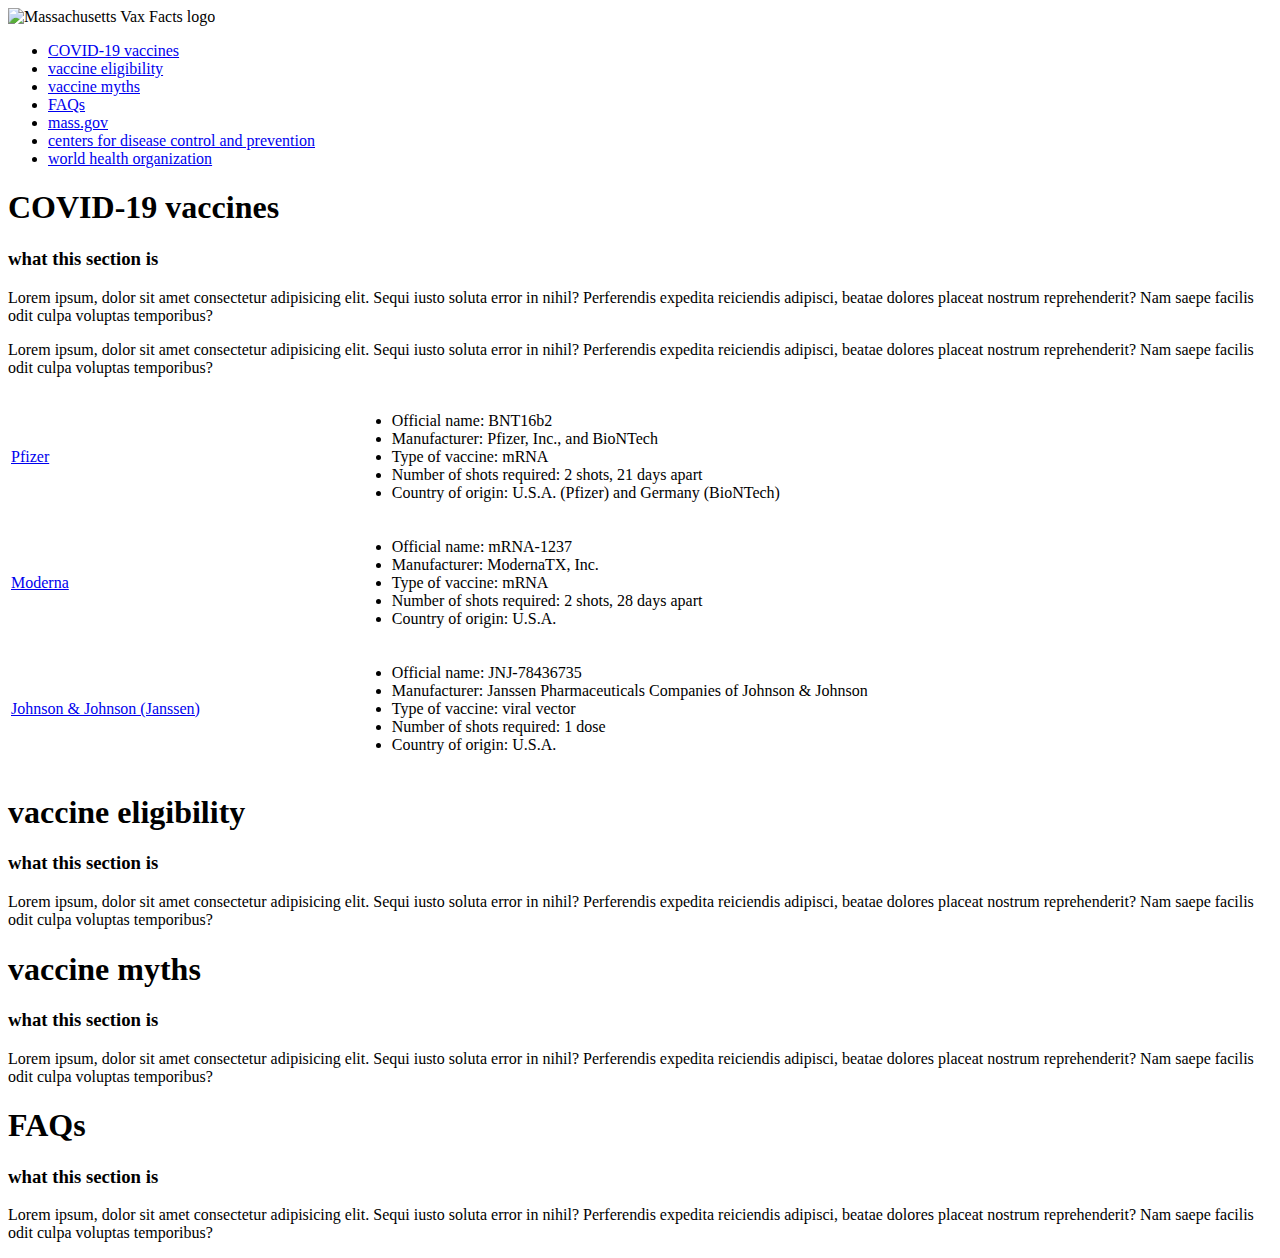
==== index.html @ be95ecae "renamed and added logo img" ====
<!DOCTYPE html>
<html lang="en">
<head>
    <meta charset="UTF-8">
    <meta http-equiv="X-UA-Compatible" content="IE=edge">
    <meta name="viewport" content="width=device-width, initial-scale=1.0">
    <title>Massachusetts Vax Facts</title>
</head>
<header>
    <div class="logo">
        <img src="https://www.dropbox.com/s/9bb4z3eqt5g6mch/vaxlogo-05.png?raw=1" alt="Massachusetts Vax Facts logo" width="50%" height="50%">
    </div>
</header>
<body>
    <ul class="nav">
       <li> <a href="#vaccines">COVID-19 vaccines</a></li>
        <li><a href="#eligibility">vaccine eligibility</a></li>
        <li><a href="#myths">vaccine myths</a></li>
        <li><a href="#FAQs">FAQs</a></li>
        <li><a href="https://www.mass.gov/info-details/covid-19-updates-and-information">mass.gov</a></li>
        <li><a href="https://www.cdc.gov/">centers for disease control and prevention</a></li>
        <li><a href="https://www.who.int/emergencies/diseases/novel-coronavirus-2019">world health organization</a></li>
    </ul>
    
    <h1>COVID-19 vaccines</h1>
    <h3>what this section is</h3>
    <p>Lorem ipsum, dolor sit amet consectetur adipisicing elit. Sequi iusto soluta error in nihil? Perferendis expedita reiciendis adipisci, beatae dolores placeat nostrum reprehenderit? Nam saepe facilis odit culpa voluptas temporibus?</p>
    <p class="table">Lorem ipsum, dolor sit amet consectetur adipisicing elit. Sequi iusto soluta error in nihil? Perferendis expedita reiciendis adipisci, beatae dolores placeat nostrum reprehenderit? Nam saepe facilis odit culpa voluptas temporibus?</p>
    <table style="width:100%">
        <tr>
            <td id="vaxname"><a href="https://www.pfizer.com/news/hot-topics/the_facts_about_pfizer_and_biontech_s_covid_19_vaccine" alt="Pfizer">Pfizer</td>
            <td><ul class="vaxinfo">
                <li>Official name: BNT16b2</li>
                <li>Manufacturer: Pfizer, Inc., and BioNTech</li>
                <li>Type of vaccine: mRNA</li>
                <li>Number of shots required: 2 shots, 21 days apart</li>
                <li>Country of origin: U.S.A. (Pfizer) and Germany (BioNTech)</li>
            </ul></td>
        </tr>
        <tr>
            <td id="vaxname"><a href="https://www.modernatx.com/covid19vaccine-eua/recipients/moderna-vaccine" alt="Moderna">Moderna</td>
            <td><ul class="vaxinfo">
                <li>Official name: mRNA-1237</li>
                <li>Manufacturer: ModernaTX, Inc.</li>
                <li>Type of vaccine: mRNA</li>
                <li>Number of shots required: 2 shots, 28 days apart</li>
                <li>Country of origin: U.S.A.</li>
            </ul></td>
        </tr>
        <tr>
            <td id="vaxname"><a href="https://www.jnj.com/johnson-johnson-covid-19-vaccine-authorized-by-u-s-fda-for-emergency-usefirst-single-shot-vaccine-in-fight-against-global-pandemic" alt="Johnson & Johnson">Johnson & Johnson (Janssen)</td>
            <td><ul class="vaxinfo">
                <li>Official name: JNJ-78436735</li>
                <li>Manufacturer: Janssen Pharmaceuticals Companies of Johnson & Johnson</li>
                <li>Type of vaccine: viral vector</li>
                <li>Number of shots required: 1 dose</li>
                <li>Country of origin: U.S.A.</li>
            </ul></td>
        </tr>
    </table>

    <h1>vaccine eligibility</h1>
    <h3>what this section is</h3>
    <p class="eligibility">Lorem ipsum, dolor sit amet consectetur adipisicing elit. Sequi iusto soluta error in nihil? Perferendis expedita reiciendis adipisci, beatae dolores placeat nostrum reprehenderit? Nam saepe facilis odit culpa voluptas temporibus?</p>

    <h1>vaccine myths</h1>
    <h3>what this section is</h3>
    <p>Lorem ipsum, dolor sit amet consectetur adipisicing elit. Sequi iusto soluta error in nihil? Perferendis expedita reiciendis adipisci, beatae dolores placeat nostrum reprehenderit? Nam saepe facilis odit culpa voluptas temporibus?</p>

    <h1>FAQs</h1>
    <h3>what this section is</h3>
    <p>Lorem ipsum, dolor sit amet consectetur adipisicing elit. Sequi iusto soluta error in nihil? Perferendis expedita reiciendis adipisci, beatae dolores placeat nostrum reprehenderit? Nam saepe facilis odit culpa voluptas temporibus?</p>
</body>
</html>
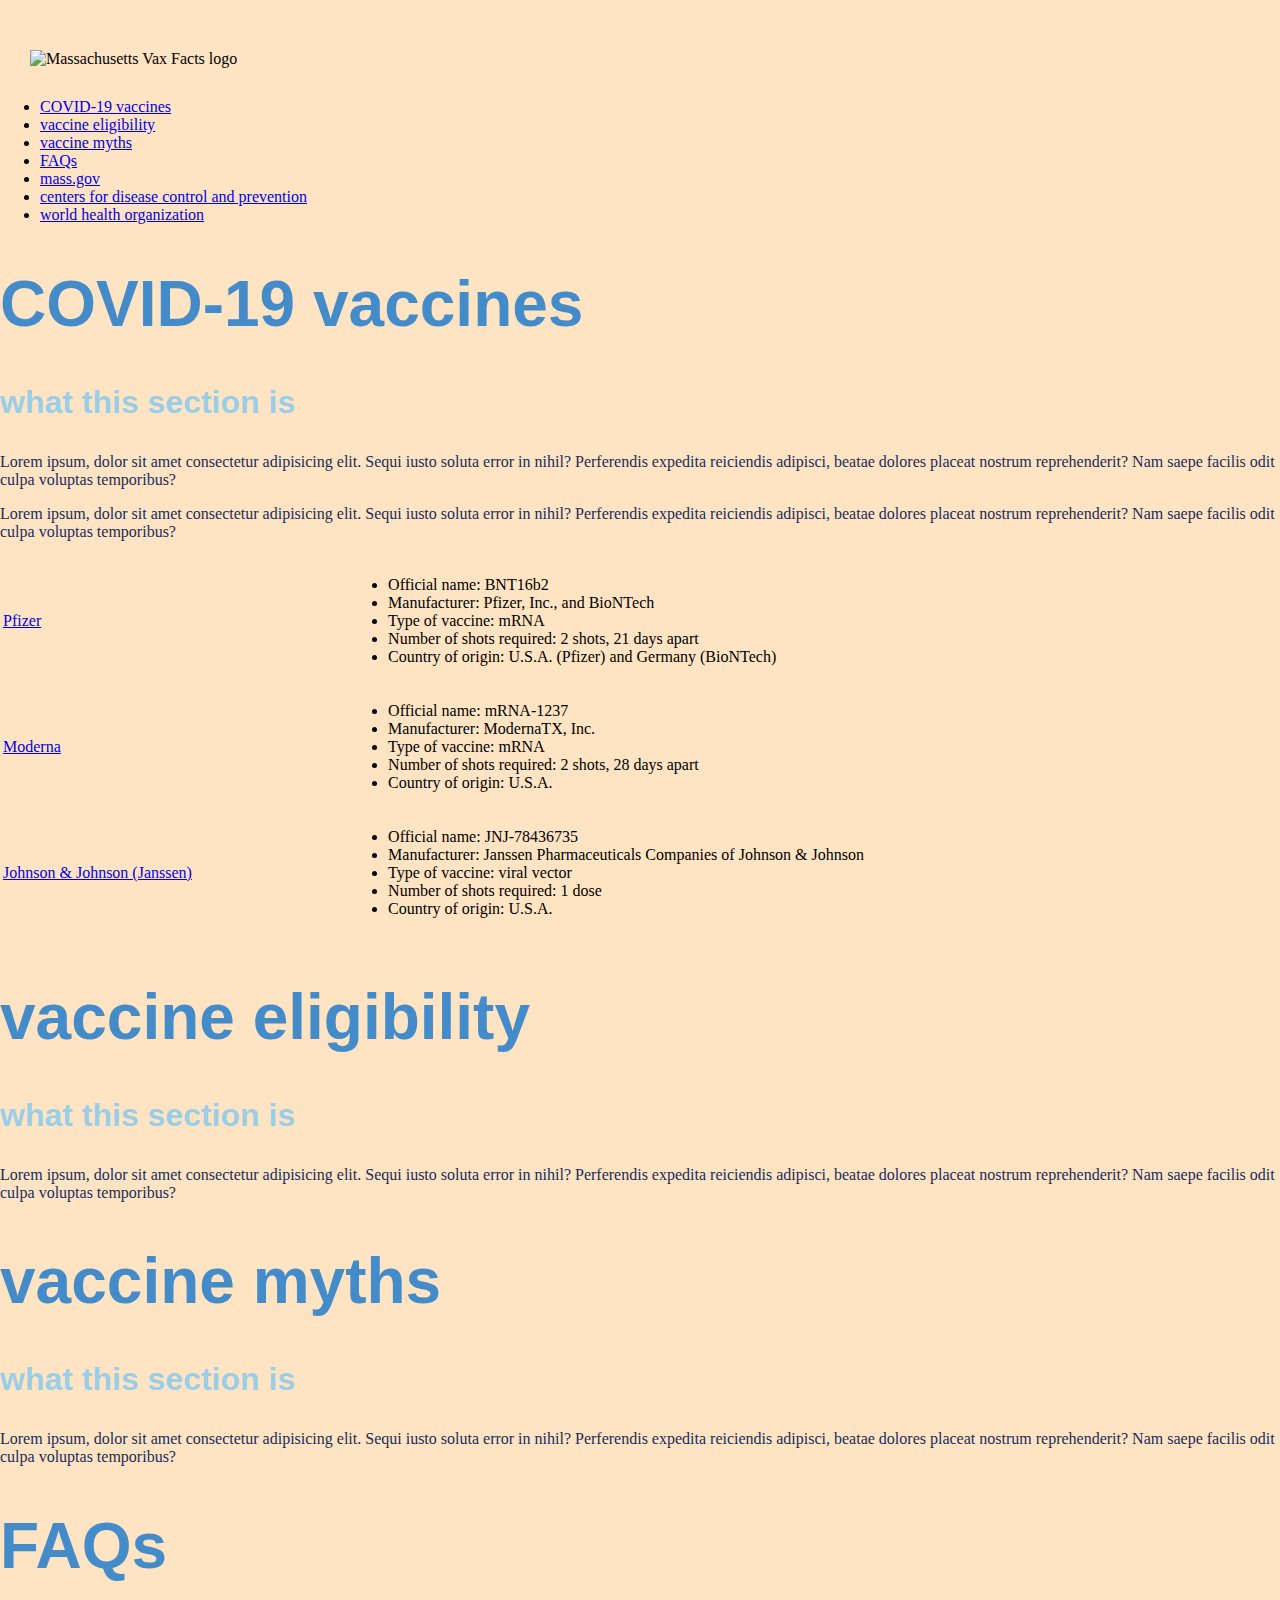
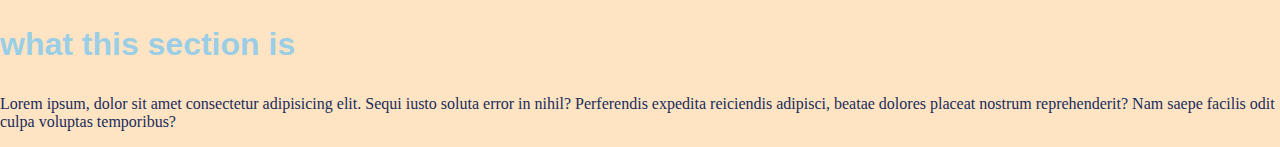
==== commit 935f1205: "fixed nav" ====
--- a/index.html
+++ b/index.html
@@ -4,7 +4,10 @@
     <meta charset="UTF-8">
     <meta http-equiv="X-UA-Compatible" content="IE=edge">
     <meta name="viewport" content="width=device-width, initial-scale=1.0">
+    <link rel="stylesheet" href="style.css">
     <title>Massachusetts Vax Facts</title>
+    <link href="//db.onlinewebfonts.com/c/9dc05d7f8e2ef50502fce661077085b5?family=Muro" rel="stylesheet" type="text/css"/>
+    <link href="//db.onlinewebfonts.com/c/0a086e32e41c5e5960b26626757f07f3?family=Apercu" rel="stylesheet" type="text/css"/>
 </head>
 <header>
     <div class="logo">
@@ -12,17 +15,19 @@
     </div>
 </header>
 <body>
-    <ul class="nav">
-       <li> <a href="#vaccines">COVID-19 vaccines</a></li>
-        <li><a href="#eligibility">vaccine eligibility</a></li>
-        <li><a href="#myths">vaccine myths</a></li>
-        <li><a href="#FAQs">FAQs</a></li>
-        <li><a href="https://www.mass.gov/info-details/covid-19-updates-and-information">mass.gov</a></li>
-        <li><a href="https://www.cdc.gov/">centers for disease control and prevention</a></li>
-        <li><a href="https://www.who.int/emergencies/diseases/novel-coronavirus-2019">world health organization</a></li>
-    </ul>
+    <nav>
+       <ul>
+           <li> <a href="#vaccines">COVID-19 vaccines</a></li>
+            <li><a href="#eligibility">vaccine eligibility</a></li>
+            <li><a href="#myths">vaccine myths</a></li>
+            <li><a href="#FAQs">FAQs</a></li>
+            <li><a href="https://www.mass.gov/info-details/covid-19-updates-and-information">mass.gov</a></li>
+            <li><a href="https://www.cdc.gov/">centers for disease control and prevention</a></li>
+            <li><a href="https://www.who.int/emergencies/diseases/novel-coronavirus-2019">world health organization</a></li>
+       </ul>
+    </nav>
     
-    <h1>COVID-19 vaccines</h1>
+    <h1 id="vaccines">COVID-19 vaccines</h1>
     <h3>what this section is</h3>
     <p>Lorem ipsum, dolor sit amet consectetur adipisicing elit. Sequi iusto soluta error in nihil? Perferendis expedita reiciendis adipisci, beatae dolores placeat nostrum reprehenderit? Nam saepe facilis odit culpa voluptas temporibus?</p>
     <p class="table">Lorem ipsum, dolor sit amet consectetur adipisicing elit. Sequi iusto soluta error in nihil? Perferendis expedita reiciendis adipisci, beatae dolores placeat nostrum reprehenderit? Nam saepe facilis odit culpa voluptas temporibus?</p>
@@ -59,15 +64,15 @@
         </tr>
     </table>
 
-    <h1>vaccine eligibility</h1>
+    <h1 id="eligibility">vaccine eligibility</h1>
     <h3>what this section is</h3>
     <p class="eligibility">Lorem ipsum, dolor sit amet consectetur adipisicing elit. Sequi iusto soluta error in nihil? Perferendis expedita reiciendis adipisci, beatae dolores placeat nostrum reprehenderit? Nam saepe facilis odit culpa voluptas temporibus?</p>
 
-    <h1>vaccine myths</h1>
+    <h1 id="myths">vaccine myths</h1>
     <h3>what this section is</h3>
     <p>Lorem ipsum, dolor sit amet consectetur adipisicing elit. Sequi iusto soluta error in nihil? Perferendis expedita reiciendis adipisci, beatae dolores placeat nostrum reprehenderit? Nam saepe facilis odit culpa voluptas temporibus?</p>
 
-    <h1>FAQs</h1>
+    <h1 id="FAQs">FAQs</h1>
     <h3>what this section is</h3>
     <p>Lorem ipsum, dolor sit amet consectetur adipisicing elit. Sequi iusto soluta error in nihil? Perferendis expedita reiciendis adipisci, beatae dolores placeat nostrum reprehenderit? Nam saepe facilis odit culpa voluptas temporibus?</p>
 </body>
--- a/style.css
+++ b/style.css
@@ -0,0 +1,35 @@
+
+@font-face {
+    font-family: "Apercu"; src: url("//db.onlinewebfonts.com/t/0a086e32e41c5e5960b26626757f07f3.eot"); src: url("//db.onlinewebfonts.com/t/0a086e32e41c5e5960b26626757f07f3.eot?#iefix") format("embedded-opentype"), url("//db.onlinewebfonts.com/t/0a086e32e41c5e5960b26626757f07f3.woff2") format("woff2"), url("//db.onlinewebfonts.com/t/0a086e32e41c5e5960b26626757f07f3.woff") format("woff"), url("//db.onlinewebfonts.com/t/0a086e32e41c5e5960b26626757f07f3.ttf") format("truetype"), url("//db.onlinewebfonts.com/t/0a086e32e41c5e5960b26626757f07f3.svg#Apercu") format("svg"); }
+
+@import url(//db.onlinewebfonts.com/c/9dc05d7f8e2ef50502fce661077085b5?family=Muro);
+
+
+header .logo {
+    width: 30%;
+    height: 30%;
+    margin: 30px;
+    padding-top: 20px;
+}
+
+body {
+    background-color:bisque; 
+    margin: auto;
+    font-family: "Apercu";
+}
+
+h1 {
+    font-family: "Muro", Arial, Helvetica, sans-serif;
+    font-size: 4em;
+    color: #448bca;
+}
+
+h3 {
+    font-family: "Muro", Arial, Helvetica, sans-serif;
+    font-size: 2em;
+    color: #9ACEE6;
+}
+
+p {
+    color: #192c58;
+}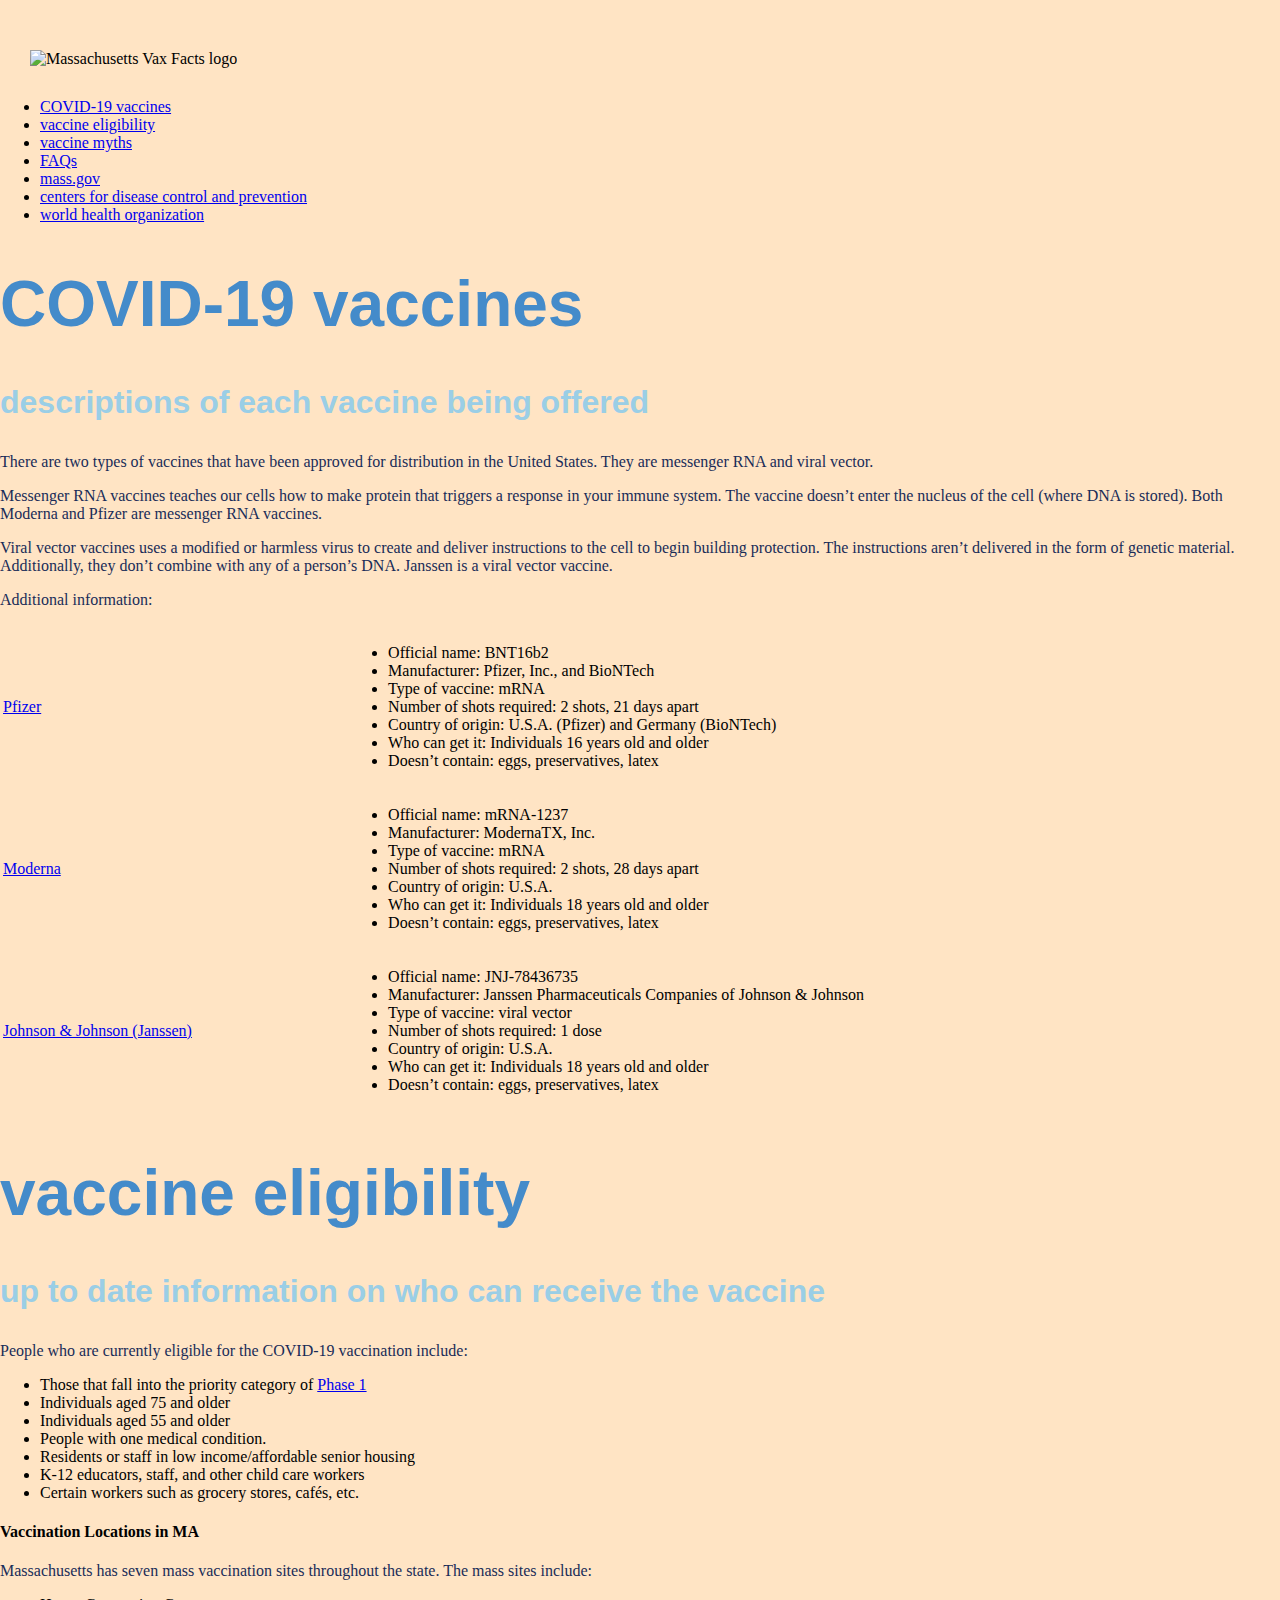
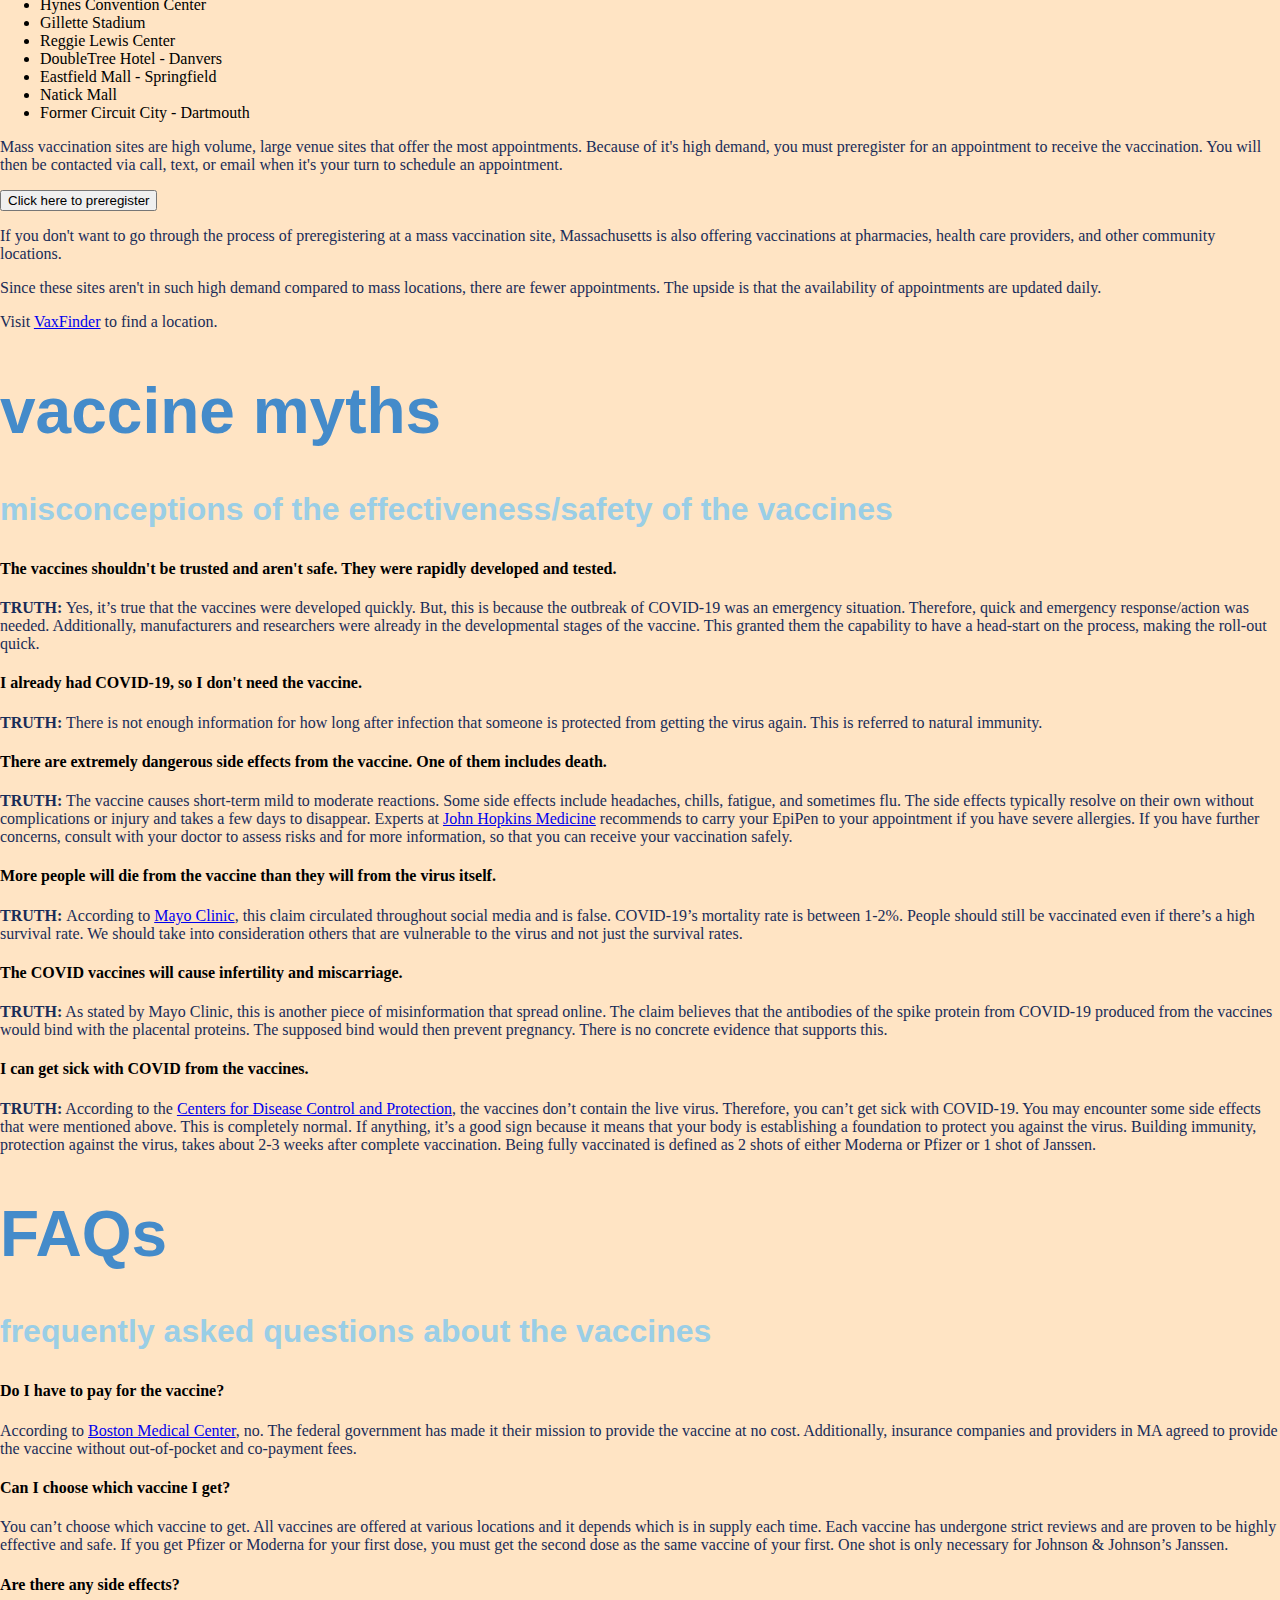
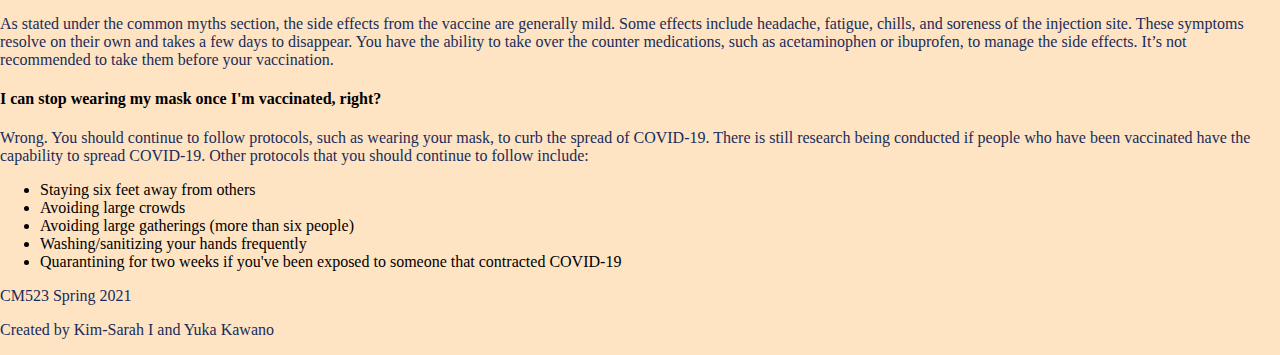
==== commit 8476bd4b: "Add files via upload" ====
--- a/index.html
+++ b/index.html
@@ -17,7 +17,7 @@
 <body>
     <nav>
        <ul>
-           <li> <a href="#vaccines">COVID-19 vaccines</a></li>
+            <li><a href="#vaccines">COVID-19 vaccines</a></li>
             <li><a href="#eligibility">vaccine eligibility</a></li>
             <li><a href="#myths">vaccine myths</a></li>
             <li><a href="#FAQs">FAQs</a></li>
@@ -27,53 +27,179 @@
        </ul>
     </nav>
     
-    <h1 id="vaccines">COVID-19 vaccines</h1>
-    <h3>what this section is</h3>
-    <p>Lorem ipsum, dolor sit amet consectetur adipisicing elit. Sequi iusto soluta error in nihil? Perferendis expedita reiciendis adipisci, beatae dolores placeat nostrum reprehenderit? Nam saepe facilis odit culpa voluptas temporibus?</p>
-    <p class="table">Lorem ipsum, dolor sit amet consectetur adipisicing elit. Sequi iusto soluta error in nihil? Perferendis expedita reiciendis adipisci, beatae dolores placeat nostrum reprehenderit? Nam saepe facilis odit culpa voluptas temporibus?</p>
-    <table style="width:100%">
-        <tr>
-            <td id="vaxname"><a href="https://www.pfizer.com/news/hot-topics/the_facts_about_pfizer_and_biontech_s_covid_19_vaccine" alt="Pfizer">Pfizer</td>
-            <td><ul class="vaxinfo">
-                <li>Official name: BNT16b2</li>
-                <li>Manufacturer: Pfizer, Inc., and BioNTech</li>
-                <li>Type of vaccine: mRNA</li>
-                <li>Number of shots required: 2 shots, 21 days apart</li>
-                <li>Country of origin: U.S.A. (Pfizer) and Germany (BioNTech)</li>
-            </ul></td>
-        </tr>
-        <tr>
-            <td id="vaxname"><a href="https://www.modernatx.com/covid19vaccine-eua/recipients/moderna-vaccine" alt="Moderna">Moderna</td>
-            <td><ul class="vaxinfo">
-                <li>Official name: mRNA-1237</li>
-                <li>Manufacturer: ModernaTX, Inc.</li>
-                <li>Type of vaccine: mRNA</li>
-                <li>Number of shots required: 2 shots, 28 days apart</li>
-                <li>Country of origin: U.S.A.</li>
-            </ul></td>
-        </tr>
-        <tr>
-            <td id="vaxname"><a href="https://www.jnj.com/johnson-johnson-covid-19-vaccine-authorized-by-u-s-fda-for-emergency-usefirst-single-shot-vaccine-in-fight-against-global-pandemic" alt="Johnson & Johnson">Johnson & Johnson (Janssen)</td>
-            <td><ul class="vaxinfo">
-                <li>Official name: JNJ-78436735</li>
-                <li>Manufacturer: Janssen Pharmaceuticals Companies of Johnson & Johnson</li>
-                <li>Type of vaccine: viral vector</li>
-                <li>Number of shots required: 1 dose</li>
-                <li>Country of origin: U.S.A.</li>
-            </ul></td>
-        </tr>
-    </table>
-
-    <h1 id="eligibility">vaccine eligibility</h1>
-    <h3>what this section is</h3>
-    <p class="eligibility">Lorem ipsum, dolor sit amet consectetur adipisicing elit. Sequi iusto soluta error in nihil? Perferendis expedita reiciendis adipisci, beatae dolores placeat nostrum reprehenderit? Nam saepe facilis odit culpa voluptas temporibus?</p>
-
-    <h1 id="myths">vaccine myths</h1>
-    <h3>what this section is</h3>
-    <p>Lorem ipsum, dolor sit amet consectetur adipisicing elit. Sequi iusto soluta error in nihil? Perferendis expedita reiciendis adipisci, beatae dolores placeat nostrum reprehenderit? Nam saepe facilis odit culpa voluptas temporibus?</p>
-
-    <h1 id="FAQs">FAQs</h1>
-    <h3>what this section is</h3>
-    <p>Lorem ipsum, dolor sit amet consectetur adipisicing elit. Sequi iusto soluta error in nihil? Perferendis expedita reiciendis adipisci, beatae dolores placeat nostrum reprehenderit? Nam saepe facilis odit culpa voluptas temporibus?</p>
+    <main>
+        <h1 id="vaccines">COVID-19 vaccines</h1>
+        <h3>descriptions of each vaccine being offered</h3>
+        <p>There are two types of vaccines that have been approved for distribution in the United States. They are messenger RNA and viral vector.</p>
+        <p>Messenger RNA vaccines teaches our cells how to make protein that triggers a response in your immune system. 
+        The vaccine doesn’t enter the nucleus of the cell (where DNA is stored). Both Moderna and Pfizer are messenger RNA vaccines. </p>
+        <p>Viral vector vaccines uses a modified or harmless virus to create and deliver instructions to the cell to begin building protection. 
+        The instructions aren’t delivered in the form of genetic material. Additionally, they don’t combine with any of a person’s DNA. 
+        Janssen is a viral vector vaccine.</p>
+
+        <p class="table">Additional information:</p>
+        <table style="width:100%">
+            <tr>
+                <td id="vaxname"><a href="https://www.pfizer.com/news/hot-topics/the_facts_about_pfizer_and_biontech_s_covid_19_vaccine" alt="Pfizer">Pfizer</td>
+                <td><ul class="vaxinfo">
+                    <li>Official name: BNT16b2</li>
+                    <li>Manufacturer: Pfizer, Inc., and BioNTech</li>
+                    <li>Type of vaccine: mRNA</li>
+                    <li>Number of shots required: 2 shots, 21 days apart</li>
+                    <li>Country of origin: U.S.A. (Pfizer) and Germany (BioNTech)</li>
+                    <li>Who can get it: Individuals 16 years old and older</li>
+                    <li>Doesn’t contain: eggs, preservatives, latex</li>
+                </ul></td>
+            </tr>
+            <tr>
+                <td id="vaxname"><a href="https://www.modernatx.com/covid19vaccine-eua/recipients/moderna-vaccine" alt="Moderna">Moderna</td>
+                <td><ul class="vaxinfo">
+                    <li>Official name: mRNA-1237</li>
+                    <li>Manufacturer: ModernaTX, Inc.</li>
+                    <li>Type of vaccine: mRNA</li>
+                    <li>Number of shots required: 2 shots, 28 days apart</li>
+                    <li>Country of origin: U.S.A.</li>
+                    <li>Who can get it: Individuals 18 years old and older</li>
+                    <li>Doesn’t contain: eggs, preservatives, latex</li>
+                </ul></td>
+            </tr>
+            <tr>
+                <td id="vaxname"><a href="https://www.jnj.com/johnson-johnson-covid-19-vaccine-authorized-by-u-s-fda-for-emergency-usefirst-single-shot-vaccine-in-fight-against-global-pandemic" alt="Johnson & Johnson">Johnson & Johnson (Janssen)</td>
+                <td><ul class="vaxinfo">
+                    <li>Official name: JNJ-78436735</li>
+                    <li>Manufacturer: Janssen Pharmaceuticals Companies of Johnson & Johnson</li>
+                    <li>Type of vaccine: viral vector</li>
+                    <li>Number of shots required: 1 dose</li>
+                    <li>Country of origin: U.S.A.</li>
+                    <li>Who can get it: Individuals 18 years old and older</li>
+                    <li>Doesn’t contain: eggs, preservatives, latex</li>
+                </ul></td>
+            </tr>
+        </table>
+
+        <h1 id="eligibility">vaccine eligibility</h1>
+        <h3>up to date information on who can receive the vaccine</h3>
+        <p>People who are currently eligible for the COVID-19 vaccination include:</p>
+        <ul>
+            <li>Those that fall into the priority category of <a href="https://www.mass.gov/info-details/massachusetts-covid-19-vaccination-phases#phase-1-">Phase 1</a></li>
+            <li>Individuals aged 75 and older</li>
+            <li>Individuals aged 55 and older</li>
+            <li>People with one medical condition.</li>
+            <li>Residents or staff in low income/affordable senior housing</li>
+            <li>K-12 educators, staff, and other child care workers</li>
+            <li>Certain workers such as grocery stores, cafés, etc.</li>
+        </ul>
+
+        <h4>Vaccination Locations in MA</h4>
+        <p>Massachusetts has seven mass vaccination sites throughout the state. The mass sites include: 
+            <ul>
+                <li>Hynes Convention Center</li>
+                <li>Gillette Stadium</li>
+                <li>Reggie Lewis Center</li>
+                <li>DoubleTree Hotel - Danvers</li>
+                <li>Eastfield Mall - Springfield</li>
+                <li>Natick Mall</li>
+                <li>Former Circuit City - Dartmouth</li>
+            </ul>
+        </p>
+        <p>Mass vaccination sites are high volume, large venue sites that offer the most appointments. Because of it's high demand, you must preregister for an appointment to receive the vaccination. 
+        You will then be contacted via call, text, or email when it's your turn to schedule an appointment. </p>
+
+        <button onclick="location.href='https://vaccinesignup.mass.gov/#/'" type="button">
+        Click here to preregister</button> 
+
+        <p>If you don't want to go through the process of preregistering at a mass vaccination site, Massachusetts is also offering vaccinations at pharmacies, 
+        health care providers, and other community locations.</p>
+
+        <p>Since these sites aren't in such high demand compared to mass locations, there are fewer appointments. 
+        The upside is that the availability of appointments are updated daily.</p>
+
+        <p>Visit <a href="https://vaxfinder.mass.gov/">VaxFinder</a> to find a location.</p>
+
+        <h1 id="myths">vaccine myths</h1>
+        <h3>misconceptions of the effectiveness/safety of the vaccines</h3>
+
+        <h4>The vaccines shouldn't be trusted and aren't safe. They were rapidly developed and tested.</h4>
+        <p> <strong>TRUTH:</strong> Yes, it’s true that the vaccines were developed quickly. But, this is because the outbreak of COVID-19 was an emergency situation.
+        Therefore, quick and emergency response/action was needed. Additionally, manufacturers and researchers were already in the developmental stages of the vaccine.
+        This granted them the capability to have a head-start on the process, making the roll-out quick.
+        </p>
+
+        <h4>I already had COVID-19, so I don't need the vaccine.</h4>
+        <p> <strong>TRUTH:</strong> There is not enough information for how long after infection that someone is protected from getting the virus again. 
+            This is referred to natural immunity. 
+        </p>
+
+        <h4>There are extremely dangerous side effects from the vaccine. One of them includes death.</h4>
+        <p> <strong>TRUTH:</strong> The vaccine causes short-term mild to moderate reactions. Some side effects include headaches, chills, fatigue, and sometimes flu. 
+            The side effects typically resolve on their own without complications or injury and takes a few days to disappear. 
+            Experts at <a href="https://www.hopkinsmedicine.org/health/conditions-and-diseases/coronavirus/covid-19-vaccines-myth-versus-fact">John Hopkins Medicine</a> 
+            recommends to carry your EpiPen to your appointment if you have severe allergies. If you have further concerns, consult with your 
+            doctor to assess risks and for more information, so that you can receive your vaccination safely. 
+        </p>
+
+        <h4>More people will die from the vaccine than they will from the virus itself.</h4>
+        <p> <strong>TRUTH: </strong> According to <a href="https://www.mayoclinichealthsystem.org/hometown-health/featured-topic/covid-19-vaccine-myths-debunked
+            ">Mayo Clinic</a>, this claim circulated throughout social media and is false. 
+            COVID-19’s mortality rate is between 1-2%. People should still be vaccinated even if there’s a high survival rate. 
+            We should take into consideration others that are vulnerable to the virus and not just the survival rates. 
+        </p>
+
+        <h4>The COVID vaccines will cause infertility and miscarriage.</h4>
+        <p> <strong>TRUTH:</strong> As stated by Mayo Clinic, this is another piece of misinformation that spread online. 
+            The claim believes that the antibodies of the spike protein from COVID-19 produced from the vaccines would bind with the placental proteins. 
+            The supposed bind would then prevent pregnancy. There is no concrete evidence that supports this. 
+        </p>
+
+        <h4>I can get sick with COVID from the vaccines.</h4>
+        <p> <strong>TRUTH:</strong> According to the  <a href="https://www.cdc.gov/coronavirus/2019-ncov/vaccines/facts.html">Centers for Disease Control and Protection</a>, the vaccines don’t contain the live virus. 
+            Therefore, you can’t get sick with COVID-19. You may encounter some side effects that were mentioned above. 
+            This is completely normal. If anything, it’s a good sign because it means that your body is establishing a foundation to protect you against the virus.
+            Building immunity, protection against the virus, takes about 2-3 weeks after complete vaccination. 
+            Being fully vaccinated is defined as 2 shots of either Moderna or Pfizer or 1 shot of Janssen.
+        </p>
+       
+
+        <h1 id="FAQs">FAQs</h1>
+        <h3>frequently asked questions about the vaccines</h3>
+
+        <h4>Do I have to pay for the vaccine?</h4>
+        <p> According to <a href="https://www.bmc.org/covid-19-vaccine/frequently-asked-questions">Boston Medical Center</a>, no. 
+            The federal government has made it their mission to provide the vaccine at no cost. 
+            Additionally, insurance companies and providers in MA agreed to provide the vaccine without out-of-pocket and co-payment fees. 
+        </p>
+
+        <h4>Can I choose which vaccine I get?</h4>
+        <p>You can’t choose which vaccine to get. All vaccines are offered at various locations and it depends which is in supply each time. 
+            Each vaccine has undergone strict reviews and are proven to be highly effective and safe. 
+            If you get Pfizer or Moderna for your first dose, you must get the second dose as the same vaccine of your first. 
+            One shot is only necessary for Johnson & Johnson’s Janssen. 
+        </p>
+
+        <h4>Are there any side effects?</h4>
+        <p> As stated under the common myths section, the side effects from the vaccine are generally mild. 
+            Some effects include headache, fatigue, chills, and soreness of the injection site. 
+            These symptoms resolve on their own and takes a few days to disappear. 
+            You have the ability to take over the counter medications, such as acetaminophen or ibuprofen, to manage the side effects. 
+            It’s not recommended to take them before your vaccination. 
+        </p>
+
+        <h4>I can stop wearing my mask once I'm vaccinated, right?</h4>
+        <p> Wrong. You should continue to follow protocols, such as wearing your mask, to curb the spread of COVID-19. 
+            There is still research being conducted if people who have been vaccinated have the capability to spread COVID-19.
+            Other protocols that you should continue to follow include: 
+            <ul>
+                <li>Staying six feet away from others</li>
+                <li>Avoiding large crowds</li>
+                <li>Avoiding large gatherings (more than six people) </li>
+                <li>Washing/sanitizing your hands frequently</li>
+                <li>Quarantining for two weeks if you've been exposed to someone that contracted COVID-19</li>
+            </ul>
+        </p>
+    </main>
+    <footer>
+        <p>CM523 Spring 2021</p>
+        <p>Created by Kim-Sarah I and Yuka Kawano</p>
+    </footer>
 </body>
 </html>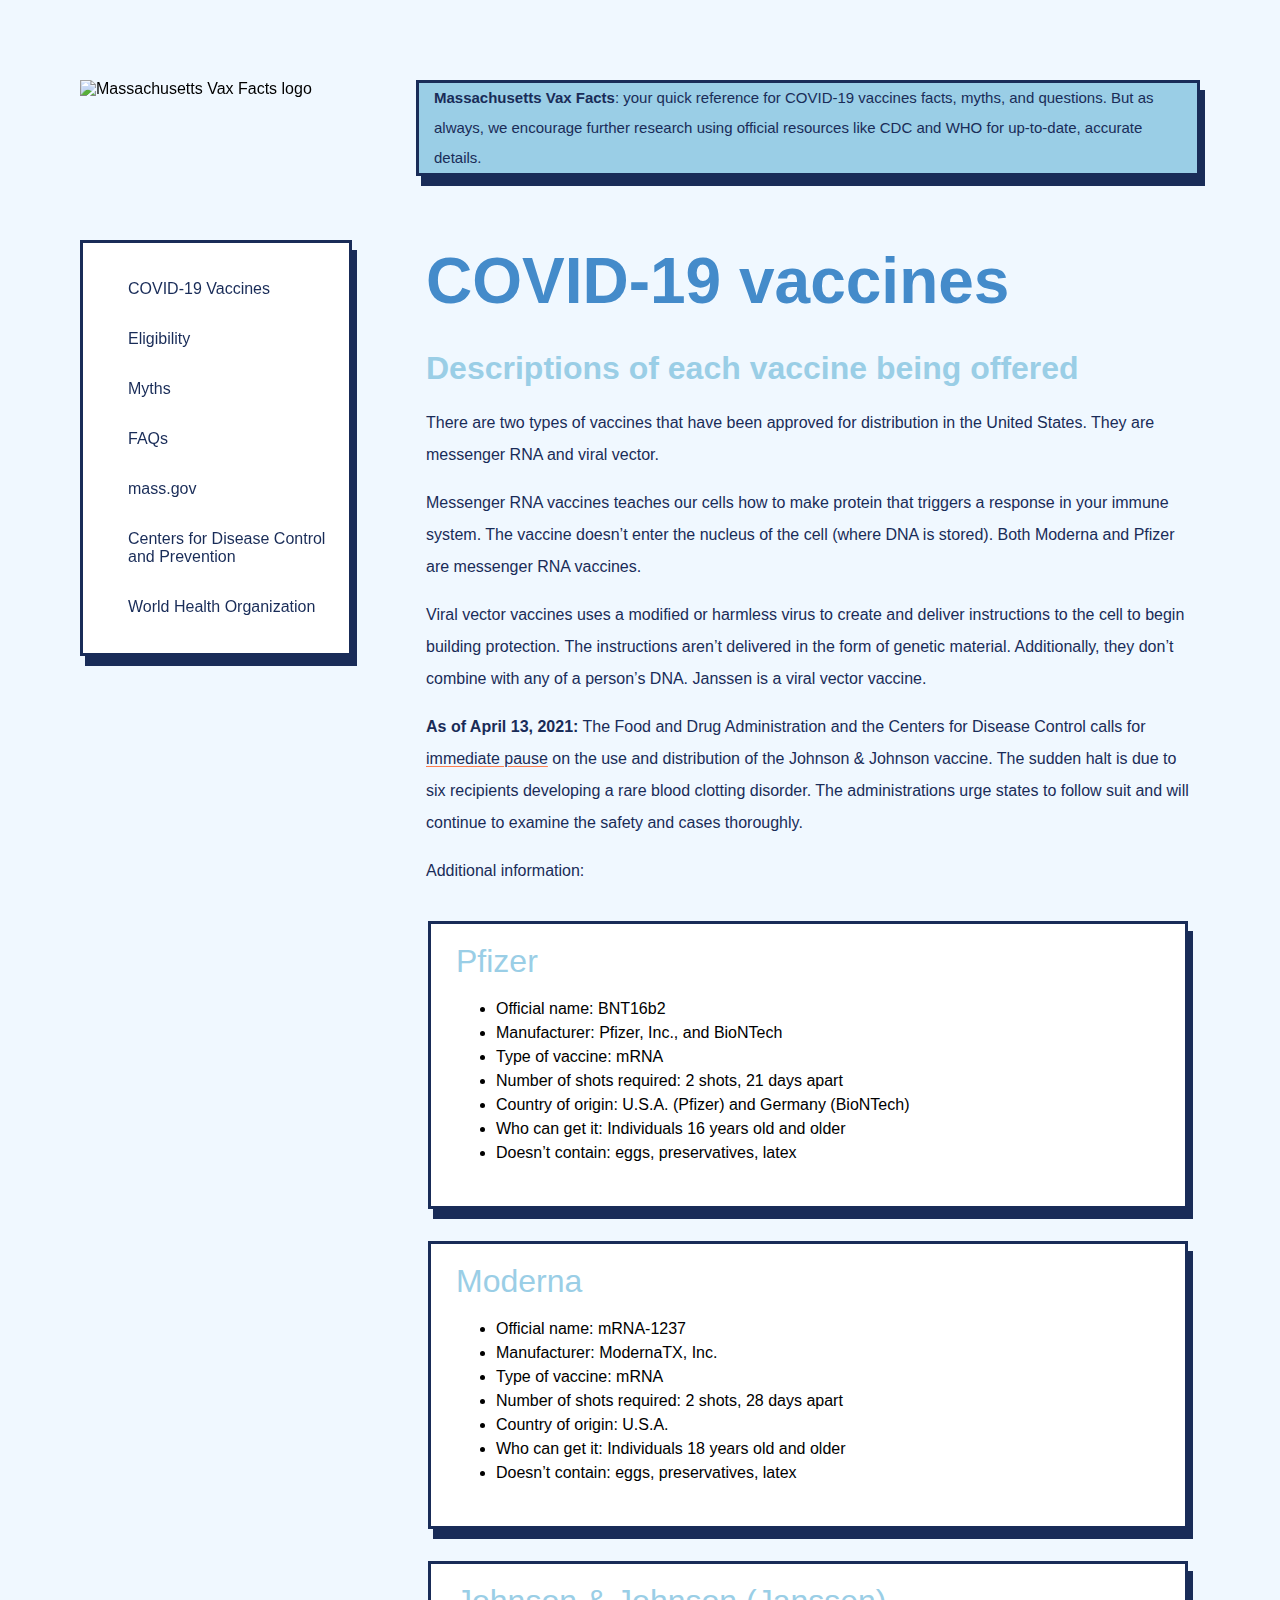
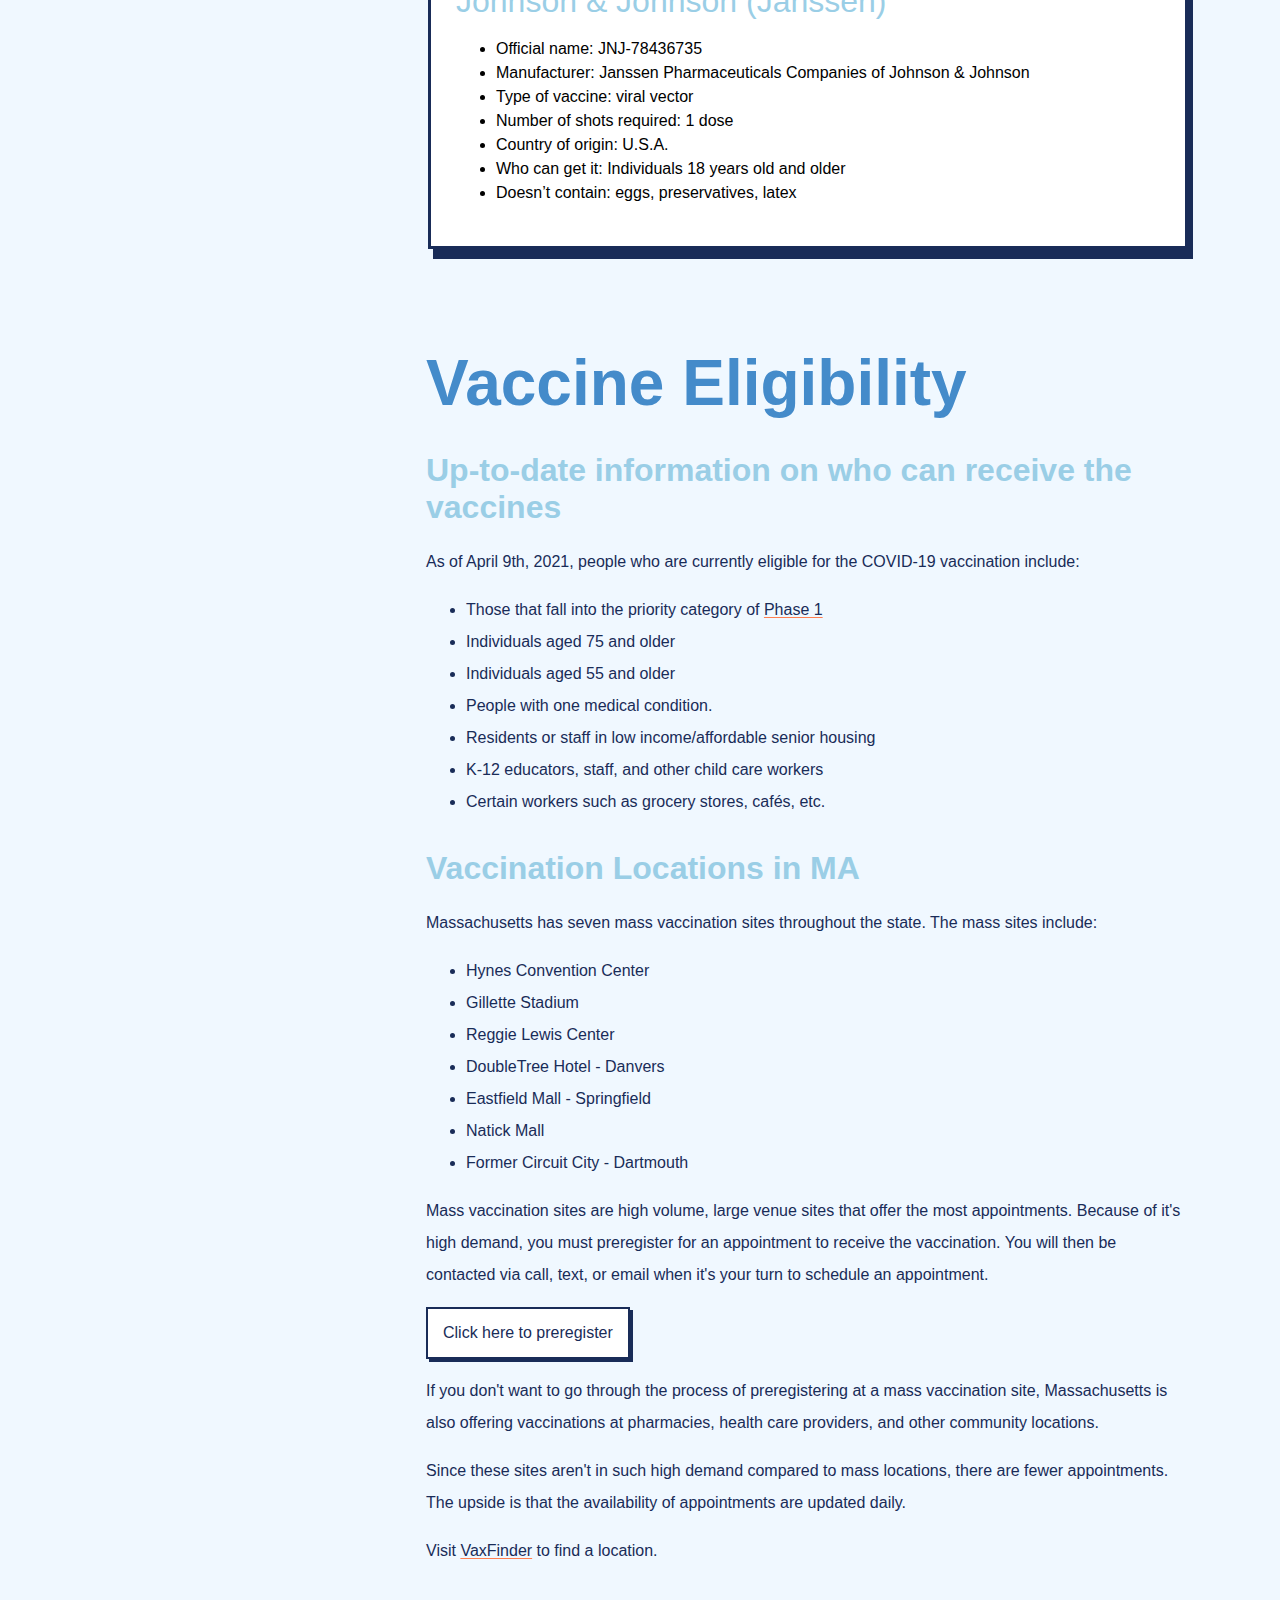
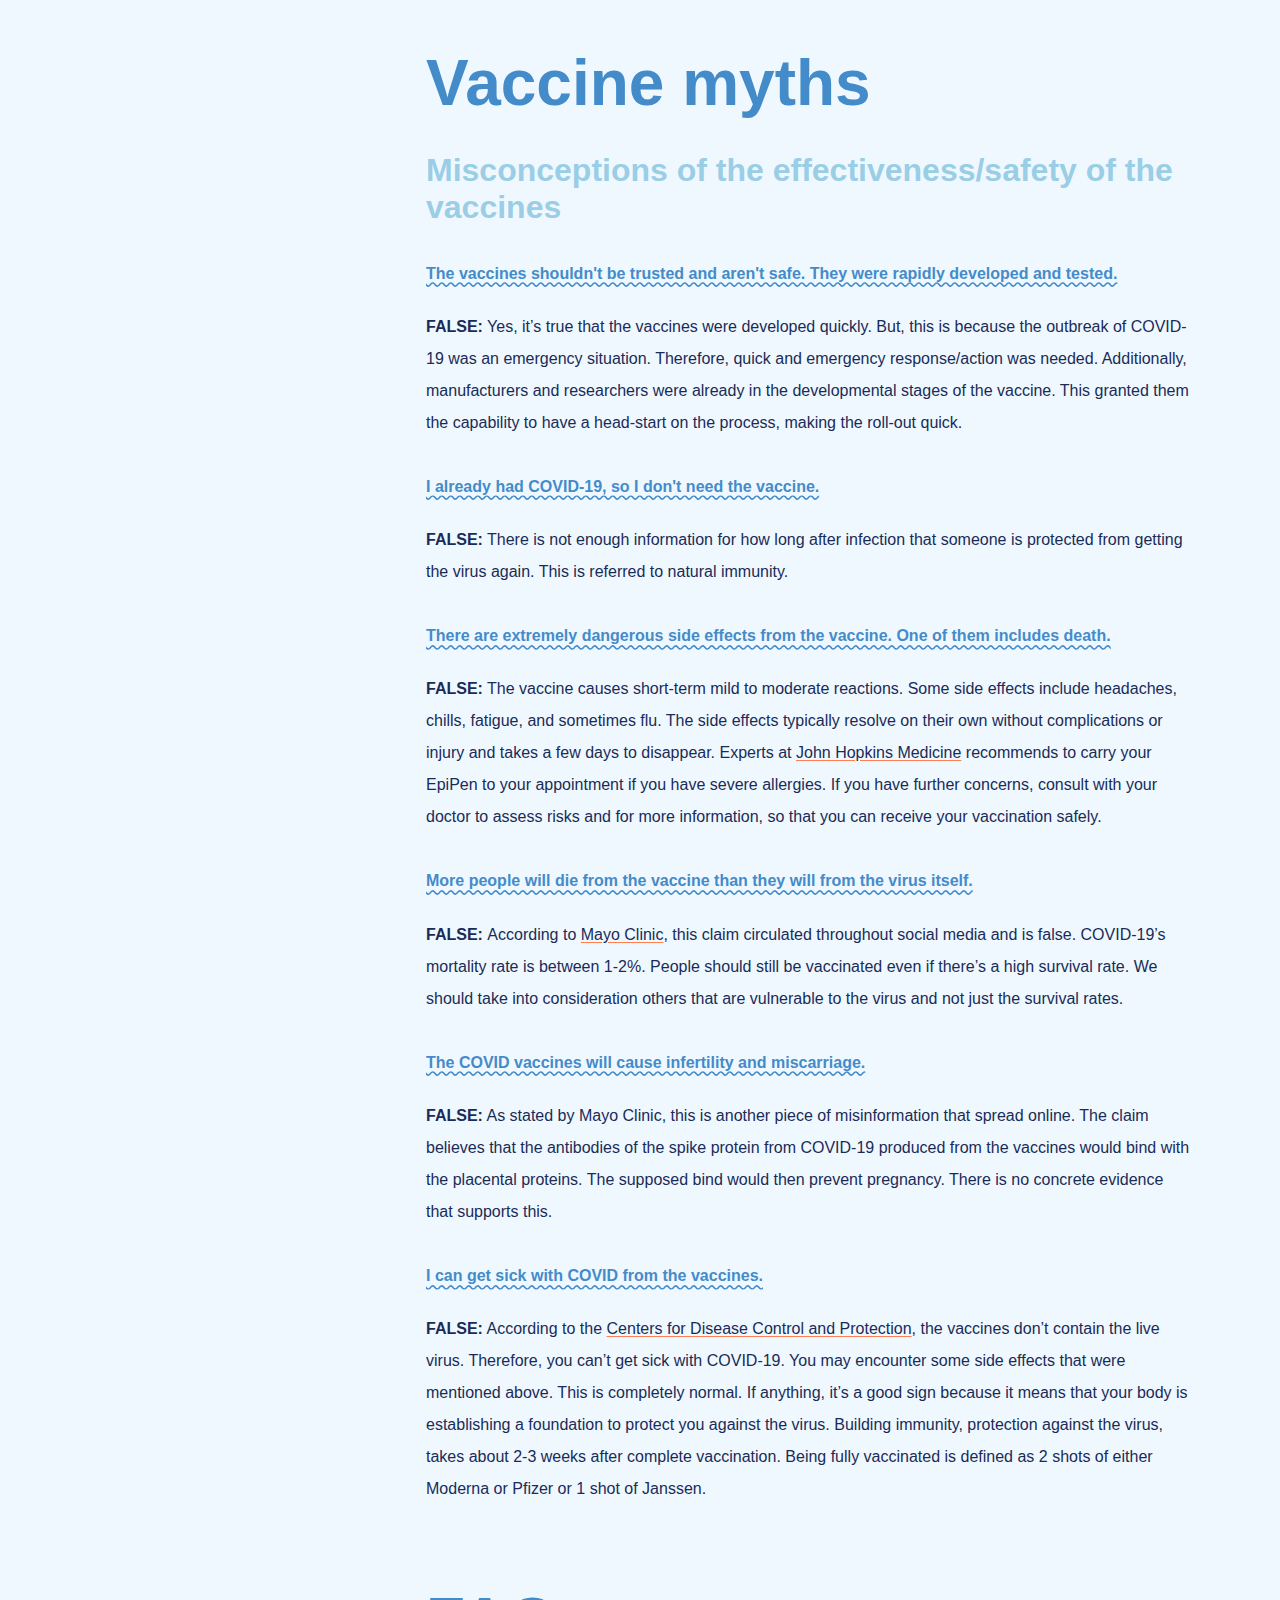
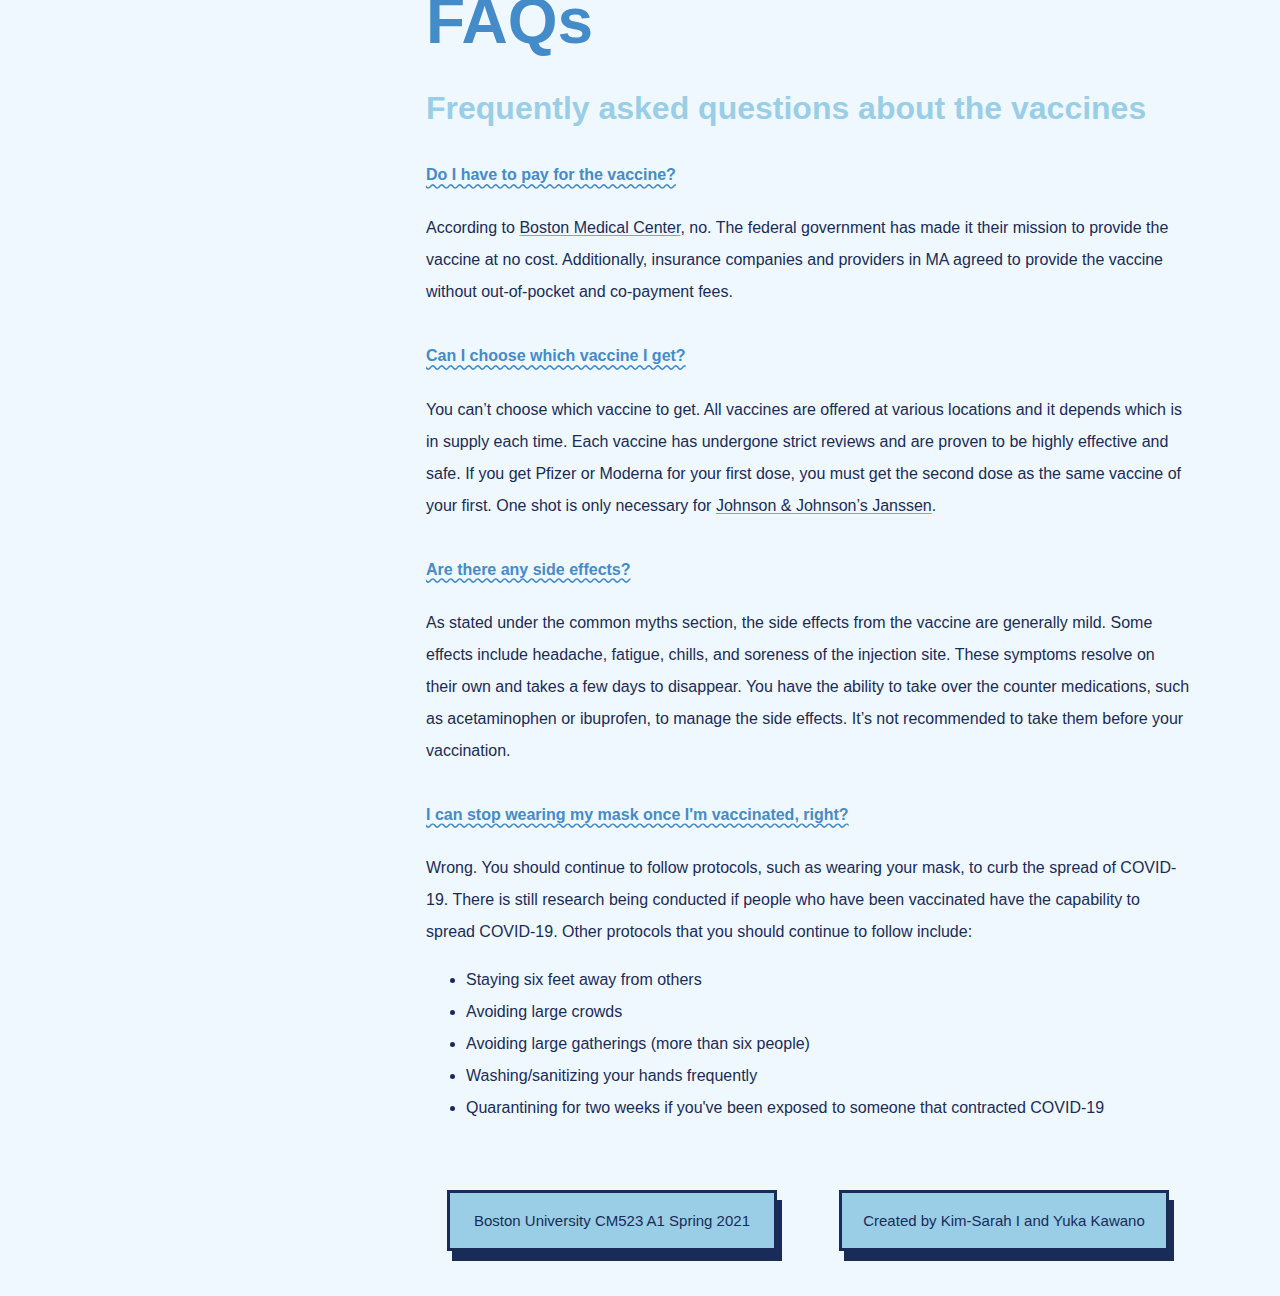
==== commit 3cf047d8: "Update index.html" ====
--- a/index.html
+++ b/index.html
@@ -13,181 +13,175 @@
     <div class="logo">
         <img src="https://www.dropbox.com/s/9bb4z3eqt5g6mch/vaxlogo-05.png?raw=1" alt="Massachusetts Vax Facts logo" width="50%" height="50%">
     </div>
+    <button class="openbtn" onclick="openNav()">&#9776; Menu</button>
+    <nav id="sidepanel" class="sidepanel" aria-label="Main menu">
+        <ul class="menu-items">
+          <a href="javascript:void(0)" class="closebtn" onclick="closeNav()">&times;</a>
+            <li><a href="#vaccines">COVID-19 Vaccines</a></li>
+            <li><a href="#eligibility">Eligibility</a></li>
+            <li><a href="#myths">Myths</a></li>
+            <li><a href="#FAQs">FAQs</a></li>
+            <li><a href="https://www.mass.gov/info-details/covid-19-updates-and-information">mass.gov</a></li>
+            <li><a href="https://www.cdc.gov/">Centers for Disease Control and Prevention</a></li>
+            <li><a href="https://www.who.int/emergencies/diseases/novel-coronavirus-2019">World Health Organization</a></li>
+        </ul>
+    </nav>
 </header>
 <body>
-    <nav>
-       <ul>
-            <li><a href="#vaccines">COVID-19 vaccines</a></li>
-            <li><a href="#eligibility">vaccine eligibility</a></li>
-            <li><a href="#myths">vaccine myths</a></li>
-            <li><a href="#FAQs">FAQs</a></li>
-            <li><a href="https://www.mass.gov/info-details/covid-19-updates-and-information">mass.gov</a></li>
-            <li><a href="https://www.cdc.gov/">centers for disease control and prevention</a></li>
-            <li><a href="https://www.who.int/emergencies/diseases/novel-coronavirus-2019">world health organization</a></li>
-       </ul>
-    </nav>
-    
     <main>
-        <h1 id="vaccines">COVID-19 vaccines</h1>
-        <h3>descriptions of each vaccine being offered</h3>
-        <p>There are two types of vaccines that have been approved for distribution in the United States. They are messenger RNA and viral vector.</p>
-        <p>Messenger RNA vaccines teaches our cells how to make protein that triggers a response in your immune system. 
-        The vaccine doesn’t enter the nucleus of the cell (where DNA is stored). Both Moderna and Pfizer are messenger RNA vaccines. </p>
-        <p>Viral vector vaccines uses a modified or harmless virus to create and deliver instructions to the cell to begin building protection. 
-        The instructions aren’t delivered in the form of genetic material. Additionally, they don’t combine with any of a person’s DNA. 
-        Janssen is a viral vector vaccine.</p>
-
-        <p class="table">Additional information:</p>
-        <table style="width:100%">
-            <tr>
-                <td id="vaxname"><a href="https://www.pfizer.com/news/hot-topics/the_facts_about_pfizer_and_biontech_s_covid_19_vaccine" alt="Pfizer">Pfizer</td>
-                <td><ul class="vaxinfo">
-                    <li>Official name: BNT16b2</li>
-                    <li>Manufacturer: Pfizer, Inc., and BioNTech</li>
-                    <li>Type of vaccine: mRNA</li>
-                    <li>Number of shots required: 2 shots, 21 days apart</li>
-                    <li>Country of origin: U.S.A. (Pfizer) and Germany (BioNTech)</li>
-                    <li>Who can get it: Individuals 16 years old and older</li>
-                    <li>Doesn’t contain: eggs, preservatives, latex</li>
-                </ul></td>
-            </tr>
-            <tr>
-                <td id="vaxname"><a href="https://www.modernatx.com/covid19vaccine-eua/recipients/moderna-vaccine" alt="Moderna">Moderna</td>
-                <td><ul class="vaxinfo">
-                    <li>Official name: mRNA-1237</li>
-                    <li>Manufacturer: ModernaTX, Inc.</li>
-                    <li>Type of vaccine: mRNA</li>
-                    <li>Number of shots required: 2 shots, 28 days apart</li>
-                    <li>Country of origin: U.S.A.</li>
-                    <li>Who can get it: Individuals 18 years old and older</li>
-                    <li>Doesn’t contain: eggs, preservatives, latex</li>
-                </ul></td>
-            </tr>
-            <tr>
-                <td id="vaxname"><a href="https://www.jnj.com/johnson-johnson-covid-19-vaccine-authorized-by-u-s-fda-for-emergency-usefirst-single-shot-vaccine-in-fight-against-global-pandemic" alt="Johnson & Johnson">Johnson & Johnson (Janssen)</td>
-                <td><ul class="vaxinfo">
-                    <li>Official name: JNJ-78436735</li>
-                    <li>Manufacturer: Janssen Pharmaceuticals Companies of Johnson & Johnson</li>
-                    <li>Type of vaccine: viral vector</li>
-                    <li>Number of shots required: 1 dose</li>
-                    <li>Country of origin: U.S.A.</li>
-                    <li>Who can get it: Individuals 18 years old and older</li>
-                    <li>Doesn’t contain: eggs, preservatives, latex</li>
-                </ul></td>
-            </tr>
-        </table>
-
-        <h1 id="eligibility">vaccine eligibility</h1>
-        <h3>up to date information on who can receive the vaccine</h3>
-        <p>People who are currently eligible for the COVID-19 vaccination include:</p>
-        <ul>
-            <li>Those that fall into the priority category of <a href="https://www.mass.gov/info-details/massachusetts-covid-19-vaccination-phases#phase-1-">Phase 1</a></li>
-            <li>Individuals aged 75 and older</li>
-            <li>Individuals aged 55 and older</li>
-            <li>People with one medical condition.</li>
-            <li>Residents or staff in low income/affordable senior housing</li>
-            <li>K-12 educators, staff, and other child care workers</li>
-            <li>Certain workers such as grocery stores, cafés, etc.</li>
-        </ul>
-
-        <h4>Vaccination Locations in MA</h4>
-        <p>Massachusetts has seven mass vaccination sites throughout the state. The mass sites include: 
+        <div id="siteinfo">
+            <p><strong>Massachusetts Vax Facts</strong>: your quick reference for COVID-19 vaccines facts, myths, and questions. But as always, we encourage further research using official resources like CDC and WHO for up-to-date, accurate details.</p>
+        </div>
+
+        <div id="vaccines">
+            <h1>COVID-19 vaccines</h1>
+            <h3>Descriptions of each vaccine being offered</h3>
+            <p>There are two types of vaccines that have been approved for distribution in the United States. They are messenger RNA and viral vector.</p>
+            <p>Messenger RNA vaccines teaches our cells how to make protein that triggers a response in your immune system.
+            The vaccine doesn’t enter the nucleus of the cell (where DNA is stored). Both Moderna and Pfizer are messenger RNA vaccines. </p>
+            <p>Viral vector vaccines uses a modified or harmless virus to create and deliver instructions to the cell to begin building protection.
+            The instructions aren’t delivered in the form of genetic material. Additionally, they don’t combine with any of a person’s DNA.
+            Janssen is a viral vector vaccine.</p>
+            <p><strong>As of April 13, 2021:</strong> The Food and Drug Administration and the Centers for Disease Control calls for <a href="https://www.nytimes.com/2021/04/13/us/politics/johnson-johnson-vaccine-blood-clots-fda-cdc.html">immediate pause</a>
+            on the use and distribution of the Johnson & Johnson vaccine. The sudden halt is due to six recipients developing a rare blood clotting disorder. 
+            The administrations urge states to follow suit and will continue to examine the safety and cases thoroughly. </p>
+
+            <p class="table">Additional information:</p>
+            <table style="width:100%">
+                <tr>
+                    <td id="vaxname"><a href="https://www.pfizer.com/news/hot-topics/the_facts_about_pfizer_and_biontech_s_covid_19_vaccine" alt="Pfizer">Pfizer</td>
+                    <td><ul class="vaxinfo">
+                        <li>Official name: BNT16b2</li>
+                        <li>Manufacturer: Pfizer, Inc., and BioNTech</li>
+                        <li>Type of vaccine: mRNA</li>
+                        <li>Number of shots required: 2 shots, 21 days apart</li>
+                        <li>Country of origin: U.S.A. (Pfizer) and Germany (BioNTech)</li>
+                        <li>Who can get it: Individuals 16 years old and older</li>
+                        <li>Doesn’t contain: eggs, preservatives, latex</li>
+                    </ul></td>
+                </tr>
+                <tr>
+                    <td id="vaxname"><a href="https://www.modernatx.com/covid19vaccine-eua/recipients/moderna-vaccine" alt="Moderna">Moderna</td>
+                    <td><ul class="vaxinfo">
+                        <li>Official name: mRNA-1237</li>
+                        <li>Manufacturer: ModernaTX, Inc.</li>
+                        <li>Type of vaccine: mRNA</li>
+                        <li>Number of shots required: 2 shots, 28 days apart</li>
+                        <li>Country of origin: U.S.A.</li>
+                        <li>Who can get it: Individuals 18 years old and older</li>
+                        <li>Doesn’t contain: eggs, preservatives, latex</li>
+                    </ul></td>
+                </tr>
+                <tr>
+                    <td id="vaxname"><a href="https://www.jnj.com/johnson-johnson-covid-19-vaccine-authorized-by-u-s-fda-for-emergency-usefirst-single-shot-vaccine-in-fight-against-global-pandemic" alt="Johnson & Johnson">Johnson & Johnson (Janssen)</td>
+                    <td><ul class="vaxinfo">
+                        <li>Official name: JNJ-78436735</li>
+                        <li>Manufacturer: Janssen Pharmaceuticals Companies of Johnson & Johnson</li>
+                        <li>Type of vaccine: viral vector</li>
+                        <li>Number of shots required: 1 dose</li>
+                        <li>Country of origin: U.S.A.</li>
+                        <li>Who can get it: Individuals 18 years old and older</li>
+                        <li>Doesn’t contain: eggs, preservatives, latex</li>
+                    </ul></td>
+                </tr>
+            </table>
+        </div>
+
+        <div id="eligibility">
+            <h1>Vaccine Eligibility</h1>
+            <h3>Up-to-date information on who can receive the vaccines</h3>
+            <p>As of April 9th, 2021, people who are currently eligible for the COVID-19 vaccination include:</p>
             <ul>
-                <li>Hynes Convention Center</li>
-                <li>Gillette Stadium</li>
-                <li>Reggie Lewis Center</li>
-                <li>DoubleTree Hotel - Danvers</li>
-                <li>Eastfield Mall - Springfield</li>
-                <li>Natick Mall</li>
-                <li>Former Circuit City - Dartmouth</li>
+                <li>Those that fall into the priority category of <a href="https://www.mass.gov/info-details/massachusetts-covid-19-vaccination-phases#phase-1-">Phase 1</a></li>
+                <li>Individuals aged 75 and older</li>
+                <li>Individuals aged 55 and older</li>
+                <li>People with one medical condition.</li>
+                <li>Residents or staff in low income/affordable senior housing</li>
+                <li>K-12 educators, staff, and other child care workers</li>
+                <li>Certain workers such as grocery stores, cafés, etc.</li>
             </ul>
-        </p>
-        <p>Mass vaccination sites are high volume, large venue sites that offer the most appointments. Because of it's high demand, you must preregister for an appointment to receive the vaccination. 
-        You will then be contacted via call, text, or email when it's your turn to schedule an appointment. </p>
-
-        <button onclick="location.href='https://vaccinesignup.mass.gov/#/'" type="button">
-        Click here to preregister</button> 
-
-        <p>If you don't want to go through the process of preregistering at a mass vaccination site, Massachusetts is also offering vaccinations at pharmacies, 
-        health care providers, and other community locations.</p>
-
-        <p>Since these sites aren't in such high demand compared to mass locations, there are fewer appointments. 
-        The upside is that the availability of appointments are updated daily.</p>
-
-        <p>Visit <a href="https://vaxfinder.mass.gov/">VaxFinder</a> to find a location.</p>
-
-        <h1 id="myths">vaccine myths</h1>
-        <h3>misconceptions of the effectiveness/safety of the vaccines</h3>
-
-        <h4>The vaccines shouldn't be trusted and aren't safe. They were rapidly developed and tested.</h4>
-        <p> <strong>TRUTH:</strong> Yes, it’s true that the vaccines were developed quickly. But, this is because the outbreak of COVID-19 was an emergency situation.
-        Therefore, quick and emergency response/action was needed. Additionally, manufacturers and researchers were already in the developmental stages of the vaccine.
-        This granted them the capability to have a head-start on the process, making the roll-out quick.
-        </p>
-
-        <h4>I already had COVID-19, so I don't need the vaccine.</h4>
-        <p> <strong>TRUTH:</strong> There is not enough information for how long after infection that someone is protected from getting the virus again. 
-            This is referred to natural immunity. 
-        </p>
-
-        <h4>There are extremely dangerous side effects from the vaccine. One of them includes death.</h4>
-        <p> <strong>TRUTH:</strong> The vaccine causes short-term mild to moderate reactions. Some side effects include headaches, chills, fatigue, and sometimes flu. 
-            The side effects typically resolve on their own without complications or injury and takes a few days to disappear. 
-            Experts at <a href="https://www.hopkinsmedicine.org/health/conditions-and-diseases/coronavirus/covid-19-vaccines-myth-versus-fact">John Hopkins Medicine</a> 
-            recommends to carry your EpiPen to your appointment if you have severe allergies. If you have further concerns, consult with your 
-            doctor to assess risks and for more information, so that you can receive your vaccination safely. 
-        </p>
-
-        <h4>More people will die from the vaccine than they will from the virus itself.</h4>
-        <p> <strong>TRUTH: </strong> According to <a href="https://www.mayoclinichealthsystem.org/hometown-health/featured-topic/covid-19-vaccine-myths-debunked
-            ">Mayo Clinic</a>, this claim circulated throughout social media and is false. 
-            COVID-19’s mortality rate is between 1-2%. People should still be vaccinated even if there’s a high survival rate. 
-            We should take into consideration others that are vulnerable to the virus and not just the survival rates. 
-        </p>
-
-        <h4>The COVID vaccines will cause infertility and miscarriage.</h4>
-        <p> <strong>TRUTH:</strong> As stated by Mayo Clinic, this is another piece of misinformation that spread online. 
-            The claim believes that the antibodies of the spike protein from COVID-19 produced from the vaccines would bind with the placental proteins. 
-            The supposed bind would then prevent pregnancy. There is no concrete evidence that supports this. 
-        </p>
-
-        <h4>I can get sick with COVID from the vaccines.</h4>
-        <p> <strong>TRUTH:</strong> According to the  <a href="https://www.cdc.gov/coronavirus/2019-ncov/vaccines/facts.html">Centers for Disease Control and Protection</a>, the vaccines don’t contain the live virus. 
-            Therefore, you can’t get sick with COVID-19. You may encounter some side effects that were mentioned above. 
-            This is completely normal. If anything, it’s a good sign because it means that your body is establishing a foundation to protect you against the virus.
-            Building immunity, protection against the virus, takes about 2-3 weeks after complete vaccination. 
-            Being fully vaccinated is defined as 2 shots of either Moderna or Pfizer or 1 shot of Janssen.
-        </p>
+            <h3>Vaccination Locations in MA</h3>
+            <p>Massachusetts has seven mass vaccination sites throughout the state. The mass sites include:
+                <ul>
+                    <li>Hynes Convention Center</li>
+                    <li>Gillette Stadium</li>
+                    <li>Reggie Lewis Center</li>
+                    <li>DoubleTree Hotel - Danvers</li>
+                    <li>Eastfield Mall - Springfield</li>
+                    <li>Natick Mall</li>
+                    <li>Former Circuit City - Dartmouth</li>
+                </ul>
+            </p>
+            <p>Mass vaccination sites are high volume, large venue sites that offer the most appointments. Because of it's high demand, you must preregister for an appointment to receive the vaccination.
+            You will then be contacted via call, text, or email when it's your turn to schedule an appointment. </p>
+            <button><a href="https://vaccinesignup.mass.gov/#/" alt="Preregistration Form for Massachusetts COVID-19 Vaccines">
+            Click here to preregister</a></button>
+            <p>If you don't want to go through the process of preregistering at a mass vaccination site, Massachusetts is also offering vaccinations at pharmacies,
+            health care providers, and other community locations.</p>
+            <p>Since these sites aren't in such high demand compared to mass locations, there are fewer appointments.
+            The upside is that the availability of appointments are updated daily.</p>
+            <p>Visit <a href="https://vaxfinder.mass.gov/">VaxFinder</a> to find a location.</p>
+        </div>
+
+        <div id="myths">
+            <h1>Vaccine myths</h1>
+            <h3>Misconceptions of the effectiveness/safety of the vaccines</h3>
+            <h4>The vaccines shouldn't be trusted and aren't safe. They were rapidly developed and tested.</h4>
+            <p> <strong>FALSE:</strong> Yes, it’s true that the vaccines were developed quickly. But, this is because the outbreak of COVID-19 was an emergency situation.
+            Therefore, quick and emergency response/action was needed. Additionally, manufacturers and researchers were already in the developmental stages of the vaccine.
+            This granted them the capability to have a head-start on the process, making the roll-out quick.
+            </p>
+            <h4>I already had COVID-19, so I don't need the vaccine.</h4>
+            <p> <strong>FALSE:</strong> There is not enough information for how long after infection that someone is protected from getting the virus again.
+                This is referred to natural immunity.
+            </p>
+            <h4>There are extremely dangerous side effects from the vaccine. One of them includes death.</h4>
+            <p> <strong>FALSE:</strong> The vaccine causes short-term mild to moderate reactions. Some side effects include headaches, chills, fatigue, and sometimes flu.
+                The side effects typically resolve on their own without complications or injury and takes a few days to disappear.
+                Experts at <a href="https://www.hopkinsmedicine.org/health/conditions-and-diseases/coronavirus/covid-19-vaccines-myth-versus-fact">John Hopkins Medicine</a> recommends to carry your EpiPen to your appointment if you have severe allergies. If you have further concerns, consult with your
+                doctor to assess risks and for more information, so that you can receive your vaccination safely.
+            </p>
+            <h4>More people will die from the vaccine than they will from the virus itself.</h4>
+            <p> <strong>FALSE: </strong> According to <a href="https://www.mayoclinichealthsystem.org/hometown-health/featured-topic/covid-19-vaccine-myths-debunked">Mayo Clinic</a>, this claim circulated throughout social media and is false.
+                COVID-19’s mortality rate is between 1-2%. People should still be vaccinated even if there’s a high survival rate.
+                We should take into consideration others that are vulnerable to the virus and not just the survival rates.
+            </p>
+            <h4>The COVID vaccines will cause infertility and miscarriage.</h4>
+            <p> <strong>FALSE:</strong> As stated by Mayo Clinic, this is another piece of misinformation that spread online.
+                The claim believes that the antibodies of the spike protein from COVID-19 produced from the vaccines would bind with the placental proteins.
+                The supposed bind would then prevent pregnancy. There is no concrete evidence that supports this.
+            </p>
+            <h4>I can get sick with COVID from the vaccines.</h4>
+            <p> <strong>FALSE:</strong> According to the  <a href="https://www.cdc.gov/coronavirus/2019-ncov/vaccines/facts.html">Centers for Disease Control and Protection</a>, the vaccines don’t contain the live virus.
+                Therefore, you can’t get sick with COVID-19. You may encounter some side effects that were mentioned above.
+                This is completely normal. If anything, it’s a good sign because it means that your body is establishing a foundation to protect you against the virus.
+                Building immunity, protection against the virus, takes about 2-3 weeks after complete vaccination.
+                Being fully vaccinated is defined as 2 shots of either Moderna or Pfizer or 1 shot of Janssen.
+            </p>
+        </div>
        
 
-        <h1 id="FAQs">FAQs</h1>
-        <h3>frequently asked questions about the vaccines</h3>
-
-        <h4>Do I have to pay for the vaccine?</h4>
-        <p> According to <a href="https://www.bmc.org/covid-19-vaccine/frequently-asked-questions">Boston Medical Center</a>, no. 
-            The federal government has made it their mission to provide the vaccine at no cost. 
-            Additionally, insurance companies and providers in MA agreed to provide the vaccine without out-of-pocket and co-payment fees. 
-        </p>
-
-        <h4>Can I choose which vaccine I get?</h4>
-        <p>You can’t choose which vaccine to get. All vaccines are offered at various locations and it depends which is in supply each time. 
-            Each vaccine has undergone strict reviews and are proven to be highly effective and safe. 
-            If you get Pfizer or Moderna for your first dose, you must get the second dose as the same vaccine of your first. 
-            One shot is only necessary for Johnson & Johnson’s Janssen. 
-        </p>
-
-        <h4>Are there any side effects?</h4>
-        <p> As stated under the common myths section, the side effects from the vaccine are generally mild. 
-            Some effects include headache, fatigue, chills, and soreness of the injection site. 
-            These symptoms resolve on their own and takes a few days to disappear. 
-            You have the ability to take over the counter medications, such as acetaminophen or ibuprofen, to manage the side effects. 
-            It’s not recommended to take them before your vaccination. 
-        </p>
-
-        <h4>I can stop wearing my mask once I'm vaccinated, right?</h4>
-        <p> Wrong. You should continue to follow protocols, such as wearing your mask, to curb the spread of COVID-19. 
-            There is still research being conducted if people who have been vaccinated have the capability to spread COVID-19.
-            Other protocols that you should continue to follow include: 
+        <div id="FAQs">
+            <h1>FAQs</h1>
+            <h3>Frequently asked questions about the vaccines</h3>
+            <h4>Do I have to pay for the vaccine?</h4>
+            <p> According to <a href="https://www.bmc.org/covid-19-vaccine/frequently-asked-questions">Boston Medical Center</a>, no.
+                The federal government has made it their mission to provide the vaccine at no cost.
+                Additionally, insurance companies and providers in MA agreed to provide the vaccine without out-of-pocket and co-payment fees.
+            </p>
+            <h4>Can I choose which vaccine I get?</h4>
+            <p>You can’t choose which vaccine to get. All vaccines are offered at various locations and it depends which is in supply each time. Each vaccine has undergone strict reviews and are proven to be highly effective and safe. If you get Pfizer or Moderna for your first dose, you must get the second dose as the same vaccine of your first. One shot is only necessary for <a href="https://www.jnj.com/johnson-johnson-covid-19-vaccine-authorized-by-u-s-fda-for-emergency-usefirst-single-shot-vaccine-in-fight-against-global-pandemic" alt="Johnson & Johnson">Johnson & Johnson’s Janssen</a>.
+            </p>
+            <h4>Are there any side effects?</h4>
+            <p> As stated under the common myths section, the side effects from the vaccine are generally mild.
+                Some effects include headache, fatigue, chills, and soreness of the injection site.
+                These symptoms resolve on their own and takes a few days to disappear.
+                You have the ability to take over the counter medications, such as acetaminophen or ibuprofen, to manage the side effects.
+                It’s not recommended to take them before your vaccination.
+            </p>
+            <h4>I can stop wearing my mask once I'm vaccinated, right?</h4>
+            <p> Wrong. You should continue to follow protocols, such as wearing your mask, to curb the spread of COVID-19. There is still research being conducted if people who have been vaccinated have the capability to spread COVID-19. Other protocols that you should continue to follow include:
+            </p>
             <ul>
                 <li>Staying six feet away from others</li>
                 <li>Avoiding large crowds</li>
@@ -195,11 +189,16 @@
                 <li>Washing/sanitizing your hands frequently</li>
                 <li>Quarantining for two weeks if you've been exposed to someone that contracted COVID-19</li>
             </ul>
-        </p>
+        </div>
     </main>
     <footer>
-        <p>CM523 Spring 2021</p>
-        <p>Created by Kim-Sarah I and Yuka Kawano</p>
+        <div id="class">
+            <p>Boston University CM523 A1 Spring 2021</p>
+        </div>
+        <div id="creators">
+            <p>Created by <a title="Kim-Sarah I's email" href="mailto:ksi@bu.edu">Kim-Sarah I</a> and <a title="Yuka Kawano's email" href="mailto:ykawano@bu.edu">Yuka Kawano</a></p>
+        </div>
     </footer>
+    <script src="jsconfig.json"></script>
 </body>
-</html>+</html>
--- a/style.css
+++ b/style.css
@@ -1,35 +1,331 @@
-
 @font-face {
     font-family: "Apercu"; src: url("//db.onlinewebfonts.com/t/0a086e32e41c5e5960b26626757f07f3.eot"); src: url("//db.onlinewebfonts.com/t/0a086e32e41c5e5960b26626757f07f3.eot?#iefix") format("embedded-opentype"), url("//db.onlinewebfonts.com/t/0a086e32e41c5e5960b26626757f07f3.woff2") format("woff2"), url("//db.onlinewebfonts.com/t/0a086e32e41c5e5960b26626757f07f3.woff") format("woff"), url("//db.onlinewebfonts.com/t/0a086e32e41c5e5960b26626757f07f3.ttf") format("truetype"), url("//db.onlinewebfonts.com/t/0a086e32e41c5e5960b26626757f07f3.svg#Apercu") format("svg"); }
 
 @import url(//db.onlinewebfonts.com/c/9dc05d7f8e2ef50502fce661077085b5?family=Muro);
 
+html, body {
+    height: 100%;
+}
+
+header {
+    margin: auto;
+}
 
 header .logo {
-    width: 30%;
-    height: 30%;
-    margin: 30px;
-    padding-top: 20px;
+    width: 40%;
+    height: 40%;
+    position: fixed;  
+    overflow-x: hidden;
+    display: block;
 }
 
 body {
-    background-color:bisque; 
+    background-color:aliceblue; 
+    margin: 5em;
+    font-family: "Apercu", sans-serif;
+    display: block;
+}
+
+.sidepanel {
+    background-color: white;
+    border: solid 3px #192c58;
+    box-shadow: 5px 10px #192c58;
+    margin-top: 10em;
+    padding: 5px;
+    height: 400px;
+    width: 20%;
+    position: fixed; 
+    overflow-x: hidden;
+}
+
+.sidepanel ul > li {
+    list-style: none;
+    display: flex;
+    flex-flow: column wrap;
+    align-content: left;
+    margin-top: 2em; 
+    justify-content: left;
+}
+
+.sidepanel a {
+    text-decoration: none;
+}
+
+a {
+    color: #192c58;
+    text-decoration: underline coral;
+    text-underline-offset: 2px;
+}
+
+a:hover {
+    color:coral;
+    font-weight: 900;
+}
+
+main {
+    margin-left: 30%;
+    display: block;
+    padding-bottom: 2.5rem;
+}
+
+main #siteinfo {
+    font-size: 15px;
+    background-color: #9ACEE6;
+    border: solid 3px #192c58;
+    box-shadow: 5px 10px #192c58;
+    padding: 1em;
+    margin-bottom: 1em;
+    height: 4em;
+    display: flex;
+    flex-wrap: row wrap;
+    align-items: center;
+}
+
+main div {
     margin: auto;
-    font-family: "Apercu";
+    padding: 10px;
 }
 
 h1 {
     font-family: "Muro", Arial, Helvetica, sans-serif;
     font-size: 4em;
     color: #448bca;
+    margin-bottom: 10px;
 }
 
 h3 {
     font-family: "Muro", Arial, Helvetica, sans-serif;
     font-size: 2em;
     color: #9ACEE6;
+    margin-bottom: 20px;
+}
+
+h4 {
+    font-size: 1em;
+    font-weight: 900;
+    line-height: 2em;
+    color: #448bca;
+    margin-top: 2em;
+    text-decoration: underline;
+    text-decoration-style: wavy;
+    text-underline-offset: 3px;
 }
 
 p {
     color: #192c58;
+    line-height: 2em;
+}
+
+table tr {
+    background-color: white;
+    border: solid 3px #192c58;
+    box-shadow: 5px 10px #192c58;
+    margin-bottom: 2em;
+    margin-top: 1em;
+    padding: 1.5em;
+    display: flex;
+    flex-flow: column wrap;
+    justify-content: space-around;
+    line-height: 1.5em;
+}
+
+#vaxname a {
+    font-family: "Muro", Arial, Helvetica, sans-serif;
+    font-size: 2em;
+    color: #9ACEE6;
+    text-decoration: none;
+}
+
+#vaxname a:hover, button a:hover {
+    color:coral;
+}
+
+button {
+    background-color:white;
+    border: solid 2px #192c58;
+    box-shadow: 3px 3px #192c58;
+    padding: 15px;
+    font-family: "Apercu", sans-serif;
+    font-size: medium;
+}
+
+button a {
+    text-decoration: none;
+}
+
+button a:hover {
+    color: white;
+}
+
+button:hover {
+    color: white;
+    background-color: coral;
+}
+
+#eligibility ul > li, #FAQs ul > li {
+    line-height: 2em;
+    color: #192c58;
+}
+
+footer {
+    margin-left: 30%;
+    display: flex;
+    flex-flow: row wrap;
+    justify-content: space-around;
+}
+
+footer div {
+    background-color: #9ACEE6;
+    border: solid 3px #192c58;
+    box-shadow: 5px 10px #192c58;
+    padding: 5px;
+    margin-bottom: 3em;
+    height: 3em;
+    display: flex;
+    flex-flow: row wrap;
+    justify-content: space-evenly;
+    text-align: center;
+    align-content: center;
+}
+
+footer #class {
+    float: left;
+    width: 40%;
+    font-size: 15px;
+}
+
+footer #creators {
+    float: right;
+    width: 40%;
+    font-size: 15px;
+}
+
+footer a {
+    text-decoration: none;
+}
+
+@media only screen and (min-width:481px) {
+  .openbtn {
+    display: none;
+  }
+
+  .sidepanel .closebtn {
+      display: none;
+  }
+}
+
+@media only screen and (max-width: 480px){
+    header .logo {
+        width: 50%;
+        height: auto;
+        margin: 10px;
+        top: 0;
+        position: absolute;
+        left:0;
+        top:0;
+    }
+
+    .sidepanel {
+        height: 100%;
+        width: 0; /* 0 width - change this with JavaScript */
+        position: fixed;
+        z-index: 0; 
+        top: 0;
+        margin-top: 4.5em;
+        right: 0;
+        background-color: white; 
+        overflow-x: hidden; 
+        transition: 0.5s;
+    }
+
+    .sidepanel ul {
+       display: flex;
+       justify-content: left;
+       flex-flow: column wrap;
+       padding-inline-start: 20px;
+    }
+
+    .sidepanel a {
+        padding: 8px 8px 8px 32px;
+        text-decoration: none;
+        font-size: 18px;
+        color: #192c58;
+        display: block;
+        transition: 0.3s;
+    }
+  
+    .sidepanel .closebtn {
+      position: absolute;
+      top: 0;
+      right: 25px;
+      font-size: 36px;
+      margin-left: 50px;
+    }
+  
+    .openbtn {
+      font-size: 18px;
+      background-color: white;
+      color: #192c58;
+      border-color: #192c58;
+      padding: 10px 25px;
+      border: none;
+      position: fixed;
+      top: 0;
+      margin-top: 13px;
+      right: 0;
+      margin-right: 10px;
+    }
+
+    .openbtn:hover {
+      background-color: coral;
+      color: white;
+    }
+
+    h1 {
+        font-size: 2em;
+        line-height: 2em;
+    }
+
+    h3 {
+        font-size: 1.5em;
+    }
+
+    h4 {
+        font-size: 1em;
+    }
+    
+    main {
+        margin: auto;
+        line-height: 1.5em;
+    }
+    
+   #eligibility ul > li, #FAQs ul > li {
+        line-height: 1.5em;
+    }
+
+    main #siteinfo {
+        box-shadow: 5px 5px #192c58;
+        font-size: 15px;
+        height: auto;
+        margin-top: 9em;
+        margin-bottom: 1.5em;
+    }
+
+    .vaxinfo {
+        font-size: 1em;
+    }
+    
+    footer {
+        margin: 0;
+        justify-content: space-between;
+        align-items: center;
+    }
+
+    footer #class, footer #creators {
+        font-size: 14px;
+        height: max-content;
+        margin: 0 0 2em 0;
+        width: 100%;
+    }
+  
 }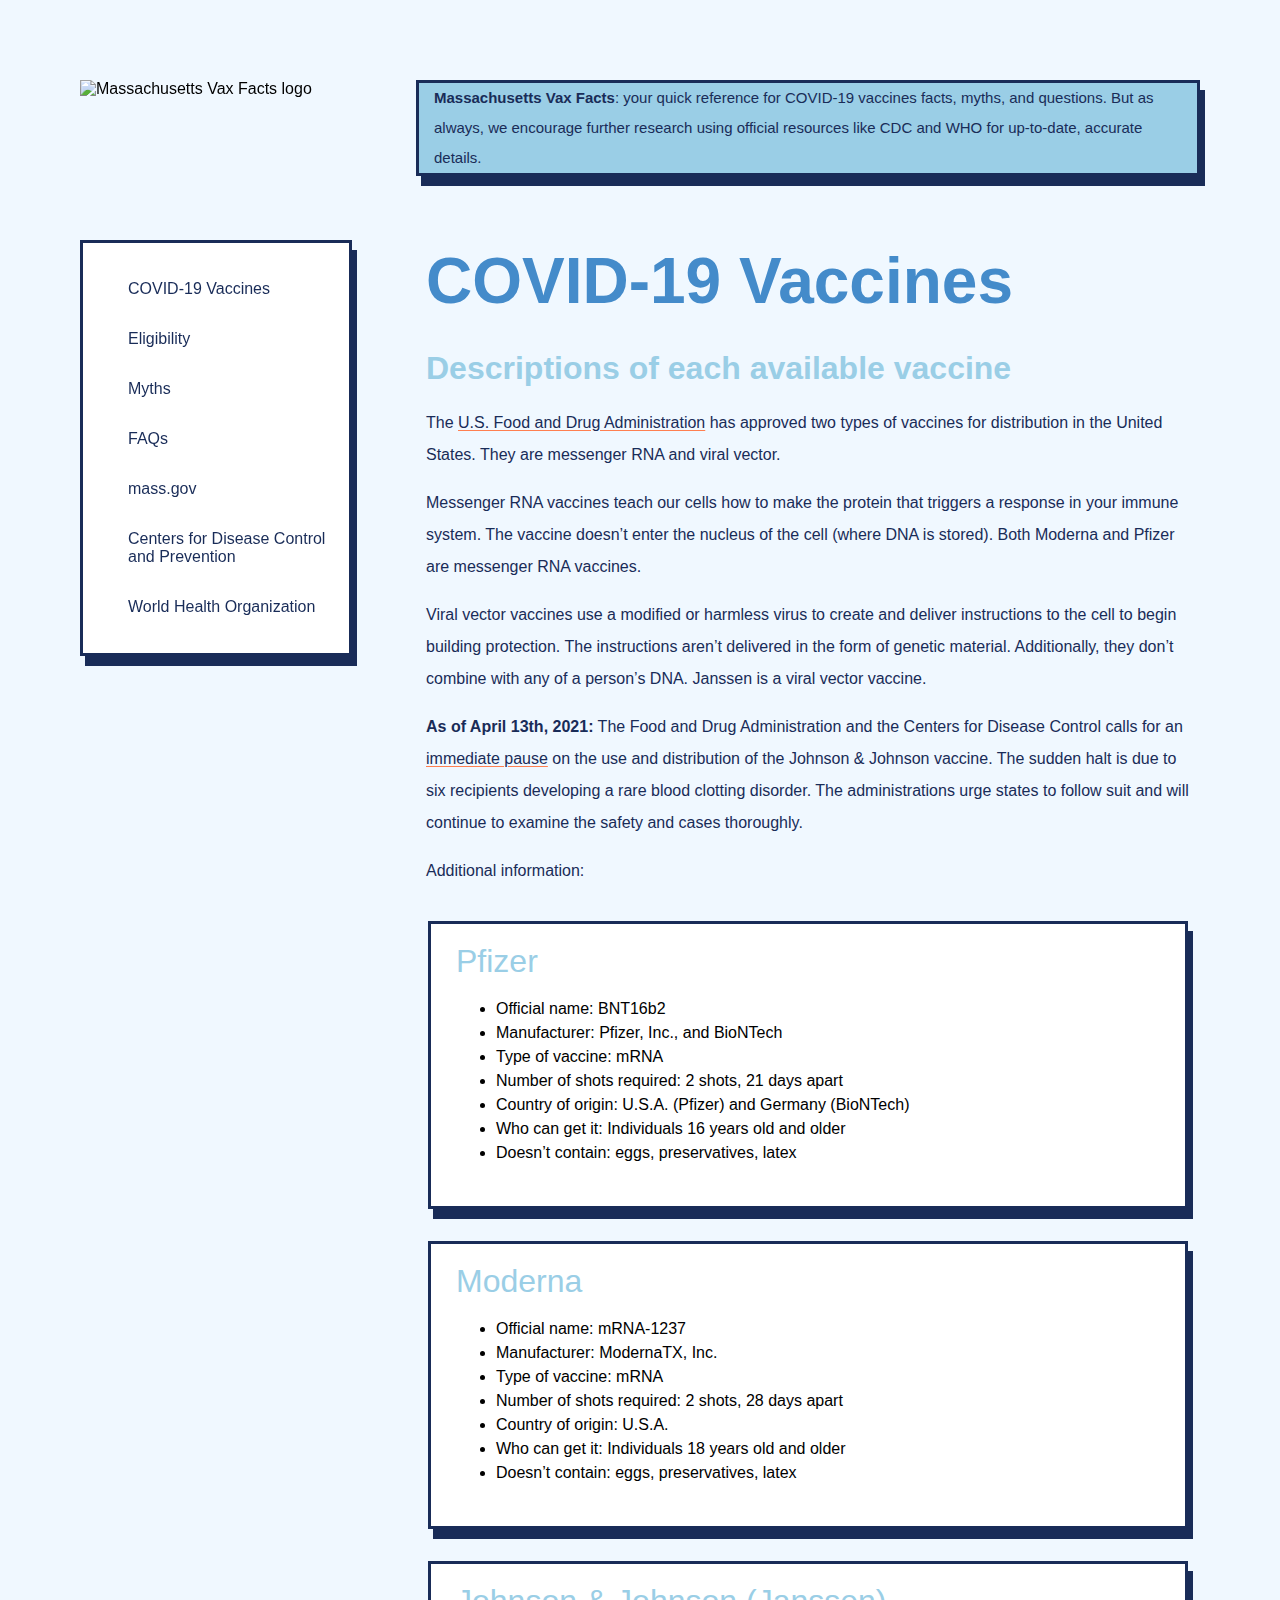
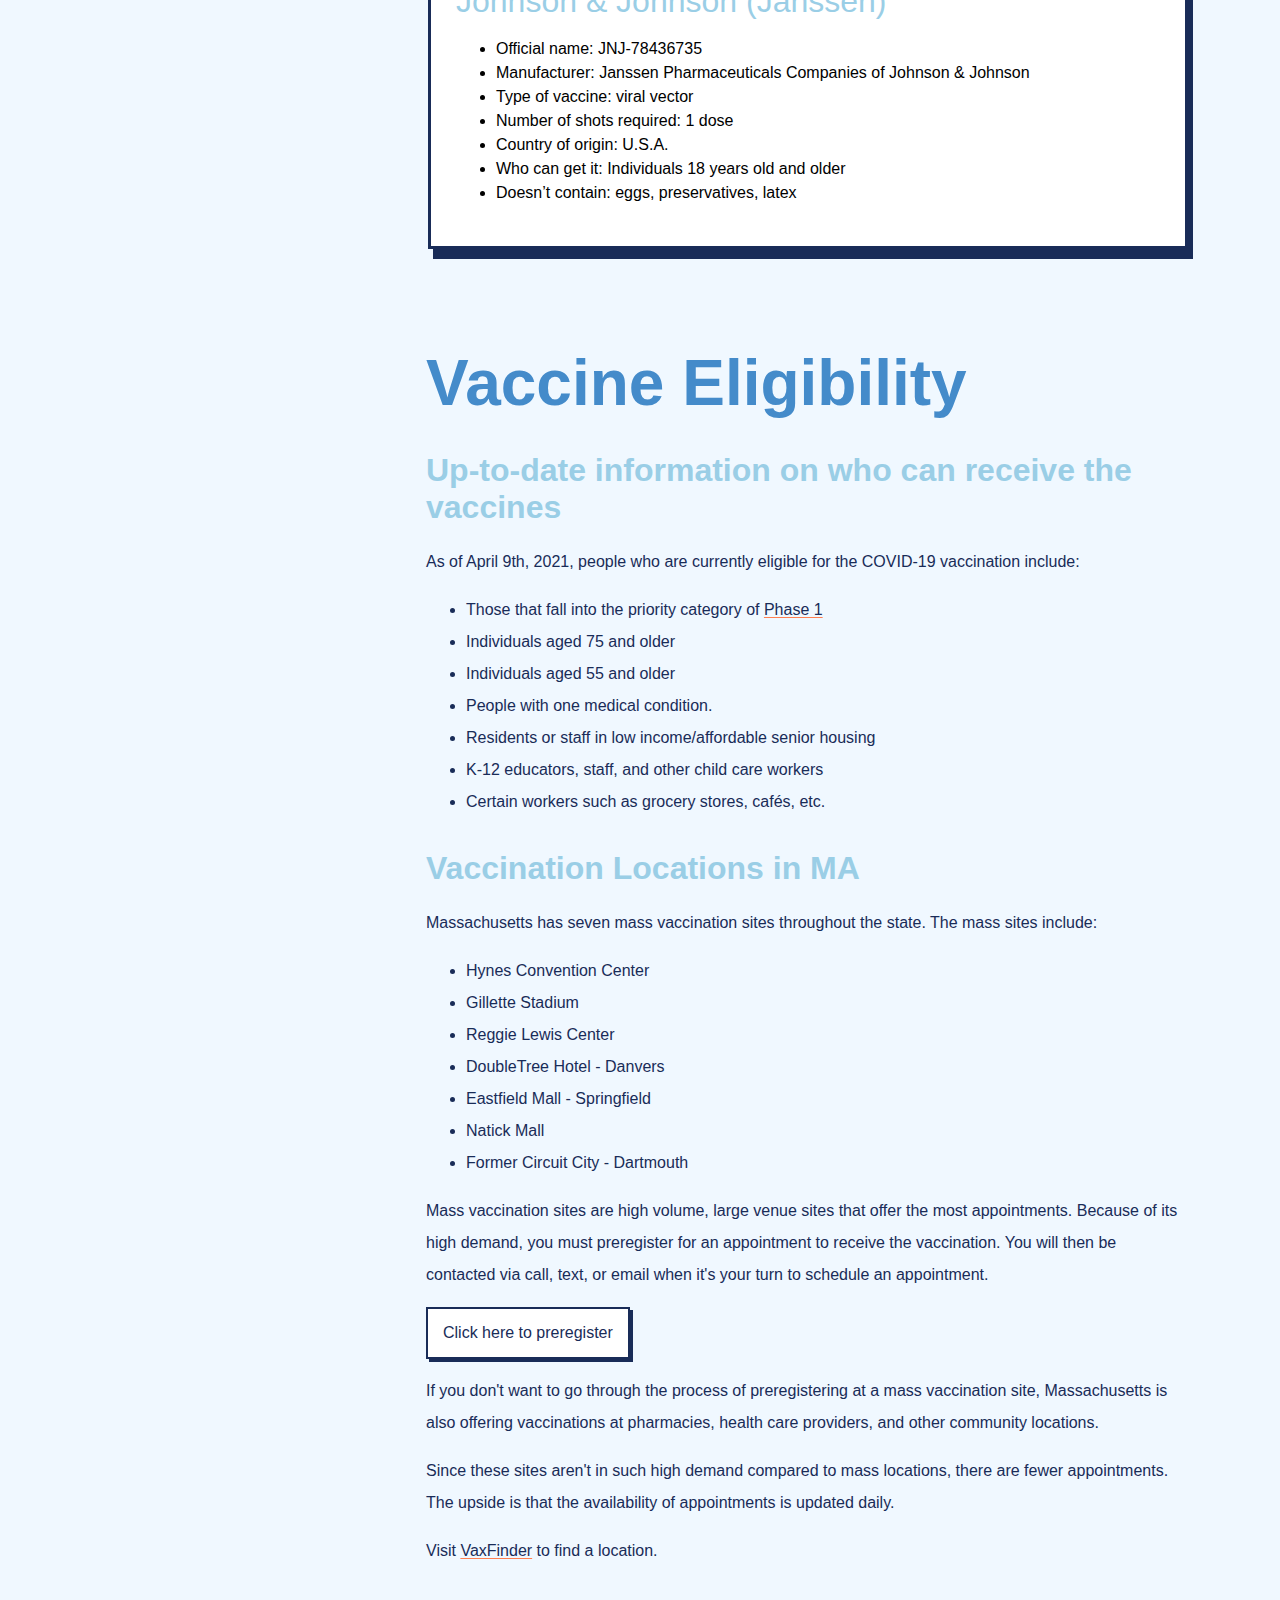
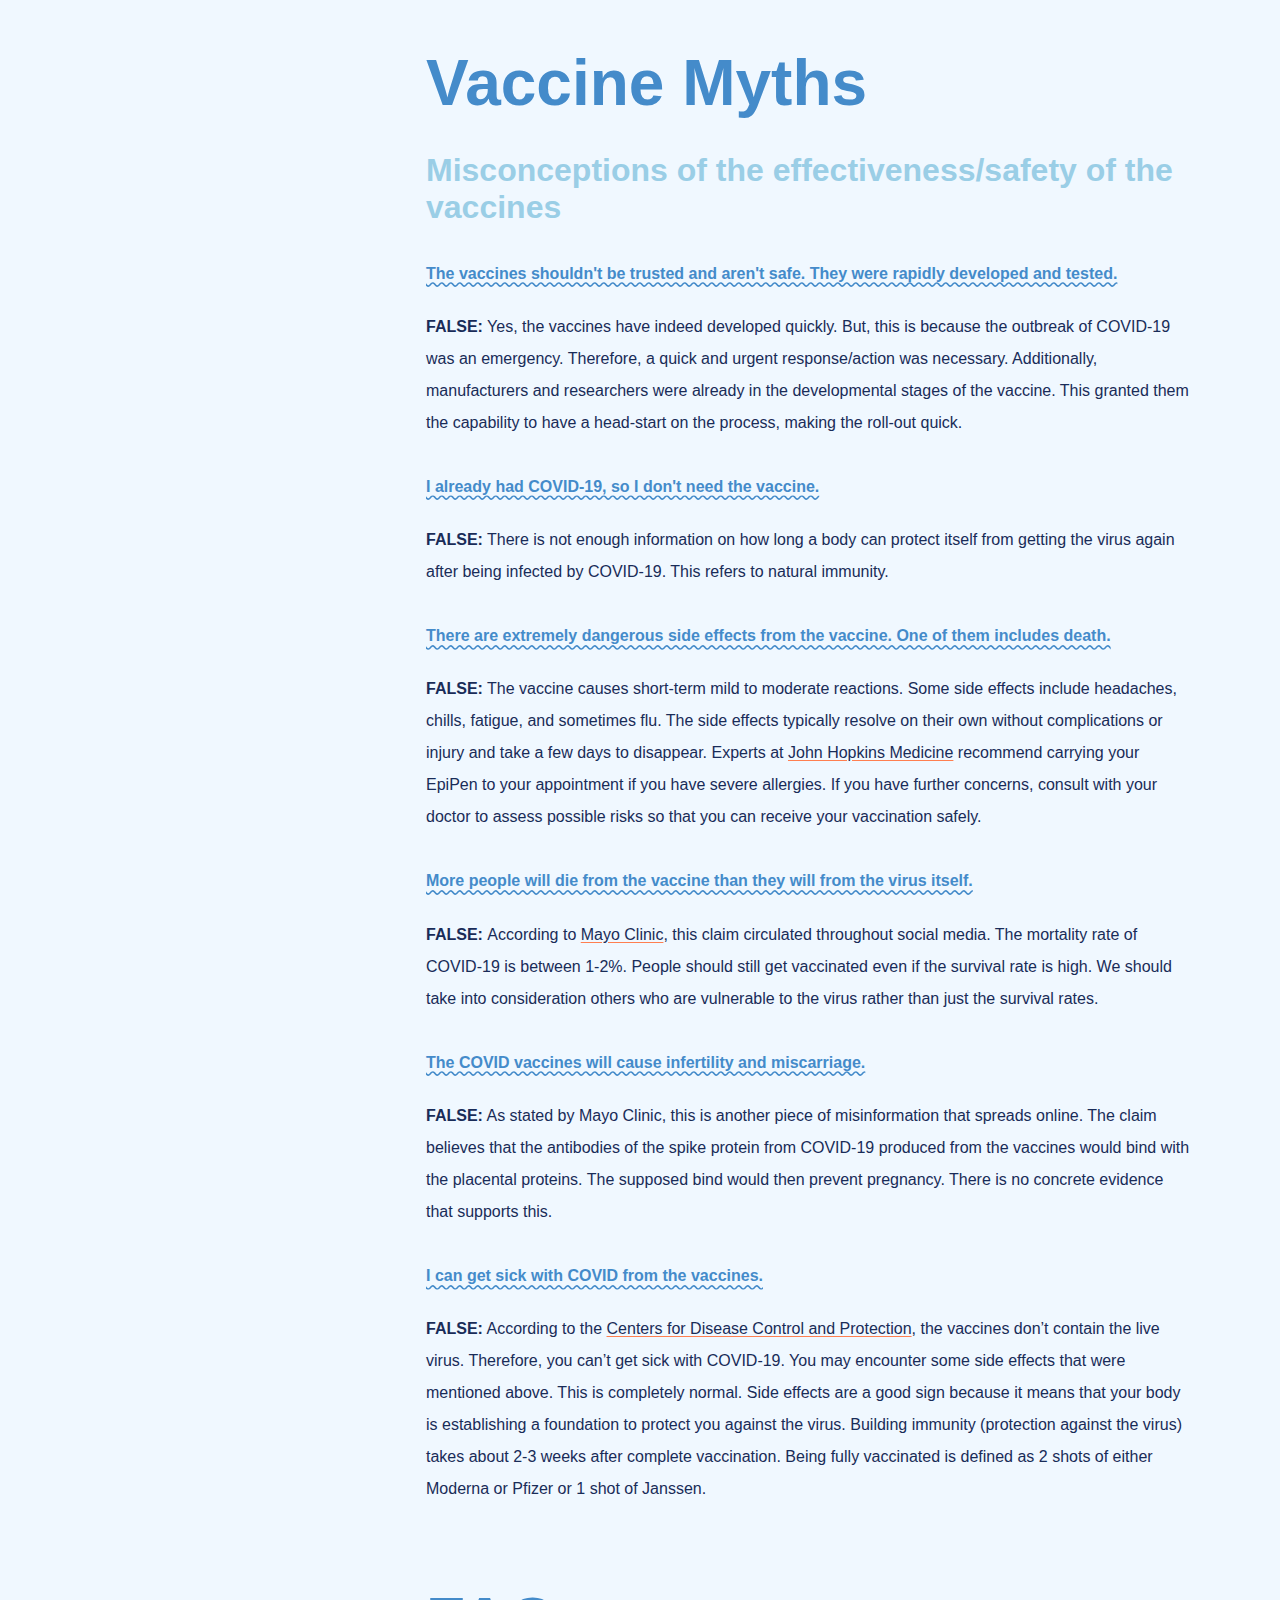
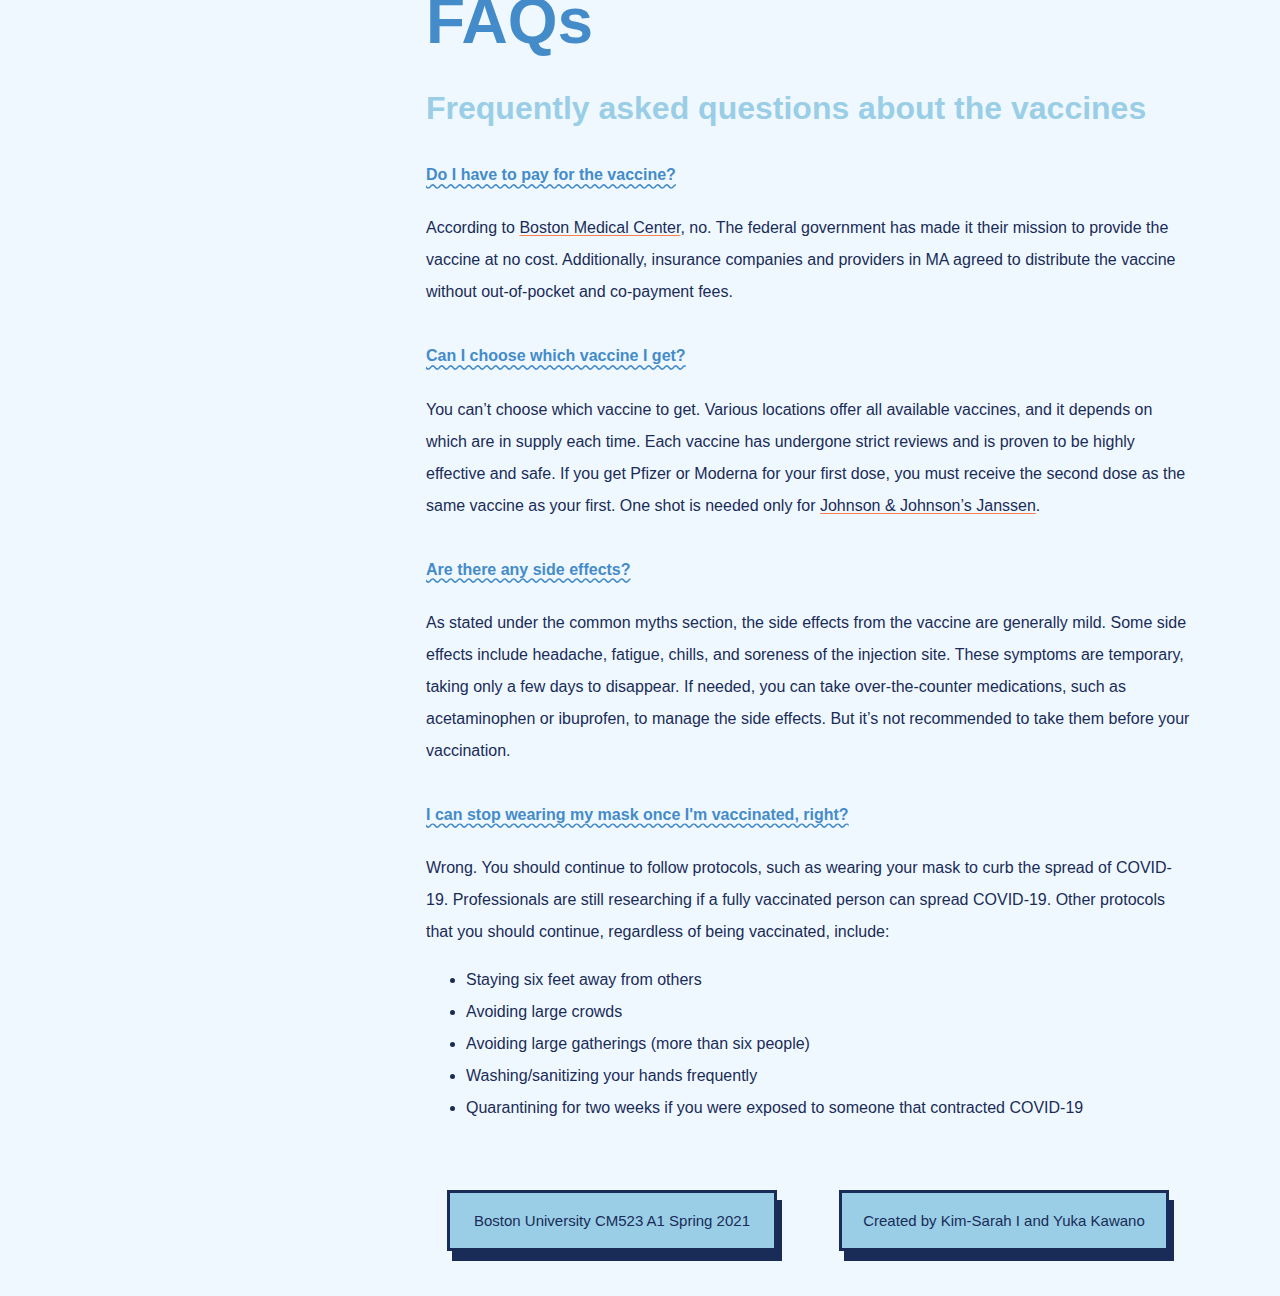
==== commit 75c1ac0a: "fixed grammar" ====
--- a/index.html
+++ b/index.html
@@ -34,15 +34,12 @@
         </div>
 
         <div id="vaccines">
-            <h1>COVID-19 vaccines</h1>
-            <h3>Descriptions of each vaccine being offered</h3>
-            <p>There are two types of vaccines that have been approved for distribution in the United States. They are messenger RNA and viral vector.</p>
-            <p>Messenger RNA vaccines teaches our cells how to make protein that triggers a response in your immune system.
-            The vaccine doesn’t enter the nucleus of the cell (where DNA is stored). Both Moderna and Pfizer are messenger RNA vaccines. </p>
-            <p>Viral vector vaccines uses a modified or harmless virus to create and deliver instructions to the cell to begin building protection.
-            The instructions aren’t delivered in the form of genetic material. Additionally, they don’t combine with any of a person’s DNA.
-            Janssen is a viral vector vaccine.</p>
-            <p><strong>As of April 13, 2021:</strong> The Food and Drug Administration and the Centers for Disease Control calls for <a href="https://www.nytimes.com/2021/04/13/us/politics/johnson-johnson-vaccine-blood-clots-fda-cdc.html">immediate pause</a>
+            <h1>COVID-19 Vaccines</h1>
+            <h3>Descriptions of each available vaccine</h3>
+            <p>The <a href="https://www.fda.gov/emergency-preparedness-and-response/coronavirus-disease-2019-covid-19/covid-19-vaccines">U.S. Food and Drug Administration</a> has approved two types of vaccines for distribution in the United States. They are messenger RNA and viral vector.</p>
+            <p>Messenger RNA vaccines teach our cells how to make the protein that triggers a response in your immune system. The vaccine doesn’t enter the nucleus of the cell (where DNA is stored). Both Moderna and Pfizer are messenger RNA vaccines.</p>
+            <p>Viral vector vaccines use a modified or harmless virus to create and deliver instructions to the cell to begin building protection. The instructions aren’t delivered in the form of genetic material. Additionally, they don’t combine with any of a person’s DNA. Janssen is a viral vector vaccine.</p>
+            <p><strong>As of April 13th, 2021:</strong> The Food and Drug Administration and the Centers for Disease Control calls for an <a href="https://www.nytimes.com/2021/04/13/us/politics/johnson-johnson-vaccine-blood-clots-fda-cdc.html">immediate pause</a>
             on the use and distribution of the Johnson & Johnson vaccine. The sudden halt is due to six recipients developing a rare blood clotting disorder. 
             The administrations urge states to follow suit and will continue to examine the safety and cases thoroughly. </p>
 
@@ -112,51 +109,46 @@
                     <li>Former Circuit City - Dartmouth</li>
                 </ul>
             </p>
-            <p>Mass vaccination sites are high volume, large venue sites that offer the most appointments. Because of it's high demand, you must preregister for an appointment to receive the vaccination.
+            <p>Mass vaccination sites are high volume, large venue sites that offer the most appointments. Because of its high demand, you must preregister for an appointment to receive the vaccination.
             You will then be contacted via call, text, or email when it's your turn to schedule an appointment. </p>
             <button><a href="https://vaccinesignup.mass.gov/#/" alt="Preregistration Form for Massachusetts COVID-19 Vaccines">
             Click here to preregister</a></button>
             <p>If you don't want to go through the process of preregistering at a mass vaccination site, Massachusetts is also offering vaccinations at pharmacies,
             health care providers, and other community locations.</p>
             <p>Since these sites aren't in such high demand compared to mass locations, there are fewer appointments.
-            The upside is that the availability of appointments are updated daily.</p>
+            The upside is that the availability of appointments is updated daily.</p>
             <p>Visit <a href="https://vaxfinder.mass.gov/">VaxFinder</a> to find a location.</p>
         </div>
 
         <div id="myths">
-            <h1>Vaccine myths</h1>
+            <h1>Vaccine Myths</h1>
             <h3>Misconceptions of the effectiveness/safety of the vaccines</h3>
             <h4>The vaccines shouldn't be trusted and aren't safe. They were rapidly developed and tested.</h4>
-            <p> <strong>FALSE:</strong> Yes, it’s true that the vaccines were developed quickly. But, this is because the outbreak of COVID-19 was an emergency situation.
-            Therefore, quick and emergency response/action was needed. Additionally, manufacturers and researchers were already in the developmental stages of the vaccine.
+            <p> <strong>FALSE:</strong> Yes, the vaccines have indeed developed quickly. But, this is because the outbreak of COVID-19 was an emergency.
+            Therefore, a quick and urgent response/action was necessary. Additionally, manufacturers and researchers were already in the developmental stages of the vaccine.
             This granted them the capability to have a head-start on the process, making the roll-out quick.
             </p>
             <h4>I already had COVID-19, so I don't need the vaccine.</h4>
-            <p> <strong>FALSE:</strong> There is not enough information for how long after infection that someone is protected from getting the virus again.
-                This is referred to natural immunity.
+            <p> <strong>FALSE:</strong> There is not enough information on how long a body can protect itself from getting the virus again after being infected by COVID-19. This refers to natural immunity.
             </p>
             <h4>There are extremely dangerous side effects from the vaccine. One of them includes death.</h4>
             <p> <strong>FALSE:</strong> The vaccine causes short-term mild to moderate reactions. Some side effects include headaches, chills, fatigue, and sometimes flu.
-                The side effects typically resolve on their own without complications or injury and takes a few days to disappear.
-                Experts at <a href="https://www.hopkinsmedicine.org/health/conditions-and-diseases/coronavirus/covid-19-vaccines-myth-versus-fact">John Hopkins Medicine</a> recommends to carry your EpiPen to your appointment if you have severe allergies. If you have further concerns, consult with your
-                doctor to assess risks and for more information, so that you can receive your vaccination safely.
+                The side effects typically resolve on their own without complications or injury and take a few days to disappear.
+                Experts at <a href="https://www.hopkinsmedicine.org/health/conditions-and-diseases/coronavirus/covid-19-vaccines-myth-versus-fact">John Hopkins Medicine</a> recommend carrying your EpiPen to your appointment if you have severe allergies. If you have further concerns, consult with your doctor to assess possible risks so that you can receive your vaccination safely.
             </p>
             <h4>More people will die from the vaccine than they will from the virus itself.</h4>
-            <p> <strong>FALSE: </strong> According to <a href="https://www.mayoclinichealthsystem.org/hometown-health/featured-topic/covid-19-vaccine-myths-debunked">Mayo Clinic</a>, this claim circulated throughout social media and is false.
-                COVID-19’s mortality rate is between 1-2%. People should still be vaccinated even if there’s a high survival rate.
-                We should take into consideration others that are vulnerable to the virus and not just the survival rates.
+            <p> <strong>FALSE: </strong> According to <a href="https://www.mayoclinichealthsystem.org/hometown-health/featured-topic/covid-19-vaccine-myths-debunked">Mayo Clinic</a>, this claim circulated throughout social media.
+                The mortality rate of COVID-19 is between 1-2%. People should still get vaccinated even if the survival rate is high. We should take into consideration others who are vulnerable to the virus rather than just the survival rates.
             </p>
             <h4>The COVID vaccines will cause infertility and miscarriage.</h4>
-            <p> <strong>FALSE:</strong> As stated by Mayo Clinic, this is another piece of misinformation that spread online.
+            <p> <strong>FALSE:</strong> As stated by Mayo Clinic, this is another piece of misinformation that spreads online. 
                 The claim believes that the antibodies of the spike protein from COVID-19 produced from the vaccines would bind with the placental proteins.
                 The supposed bind would then prevent pregnancy. There is no concrete evidence that supports this.
             </p>
             <h4>I can get sick with COVID from the vaccines.</h4>
             <p> <strong>FALSE:</strong> According to the  <a href="https://www.cdc.gov/coronavirus/2019-ncov/vaccines/facts.html">Centers for Disease Control and Protection</a>, the vaccines don’t contain the live virus.
                 Therefore, you can’t get sick with COVID-19. You may encounter some side effects that were mentioned above.
-                This is completely normal. If anything, it’s a good sign because it means that your body is establishing a foundation to protect you against the virus.
-                Building immunity, protection against the virus, takes about 2-3 weeks after complete vaccination.
-                Being fully vaccinated is defined as 2 shots of either Moderna or Pfizer or 1 shot of Janssen.
+                This is completely normal. Side effects are a good sign because it means that your body is establishing a foundation to protect you against the virus. Building immunity (protection against the virus) takes about 2-3 weeks after complete vaccination. Being fully vaccinated is defined as 2 shots of either Moderna or Pfizer or 1 shot of Janssen.
             </p>
         </div>
        
@@ -167,27 +159,24 @@
             <h4>Do I have to pay for the vaccine?</h4>
             <p> According to <a href="https://www.bmc.org/covid-19-vaccine/frequently-asked-questions">Boston Medical Center</a>, no.
                 The federal government has made it their mission to provide the vaccine at no cost.
-                Additionally, insurance companies and providers in MA agreed to provide the vaccine without out-of-pocket and co-payment fees.
+                Additionally, insurance companies and providers in MA agreed to distribute the vaccine without out-of-pocket and co-payment fees.
             </p>
             <h4>Can I choose which vaccine I get?</h4>
-            <p>You can’t choose which vaccine to get. All vaccines are offered at various locations and it depends which is in supply each time. Each vaccine has undergone strict reviews and are proven to be highly effective and safe. If you get Pfizer or Moderna for your first dose, you must get the second dose as the same vaccine of your first. One shot is only necessary for <a href="https://www.jnj.com/johnson-johnson-covid-19-vaccine-authorized-by-u-s-fda-for-emergency-usefirst-single-shot-vaccine-in-fight-against-global-pandemic" alt="Johnson & Johnson">Johnson & Johnson’s Janssen</a>.
+            <p>You can’t choose which vaccine to get. Various locations offer all available vaccines, and it depends on which are in supply each time. Each vaccine has undergone strict reviews and is proven to be highly effective and safe. If you get Pfizer or Moderna for your first dose, you must receive the second dose as the same vaccine as your first. One shot is needed only for <a href="https://www.jnj.com/johnson-johnson-covid-19-vaccine-authorized-by-u-s-fda-for-emergency-usefirst-single-shot-vaccine-in-fight-against-global-pandemic" alt="Johnson & Johnson">Johnson & Johnson’s Janssen</a>.
             </p>
             <h4>Are there any side effects?</h4>
             <p> As stated under the common myths section, the side effects from the vaccine are generally mild.
-                Some effects include headache, fatigue, chills, and soreness of the injection site.
-                These symptoms resolve on their own and takes a few days to disappear.
-                You have the ability to take over the counter medications, such as acetaminophen or ibuprofen, to manage the side effects.
-                It’s not recommended to take them before your vaccination.
+                Some side effects include headache, fatigue, chills, and soreness of the injection site. These symptoms are temporary, taking only a few days to disappear. If needed, you can take over-the-counter medications, such as acetaminophen or ibuprofen, to manage the side effects. But it’s not recommended to take them before your vaccination.
             </p>
             <h4>I can stop wearing my mask once I'm vaccinated, right?</h4>
-            <p> Wrong. You should continue to follow protocols, such as wearing your mask, to curb the spread of COVID-19. There is still research being conducted if people who have been vaccinated have the capability to spread COVID-19. Other protocols that you should continue to follow include:
+            <p> Wrong. You should continue to follow protocols, such as wearing your mask to curb the spread of COVID-19. Professionals are still researching if a fully vaccinated person can spread COVID-19. Other protocols that you should continue, regardless of being vaccinated, include:
             </p>
             <ul>
                 <li>Staying six feet away from others</li>
                 <li>Avoiding large crowds</li>
                 <li>Avoiding large gatherings (more than six people) </li>
                 <li>Washing/sanitizing your hands frequently</li>
-                <li>Quarantining for two weeks if you've been exposed to someone that contracted COVID-19</li>
+                <li>Quarantining for two weeks if you were exposed to someone that contracted COVID-19</li>
             </ul>
         </div>
     </main>
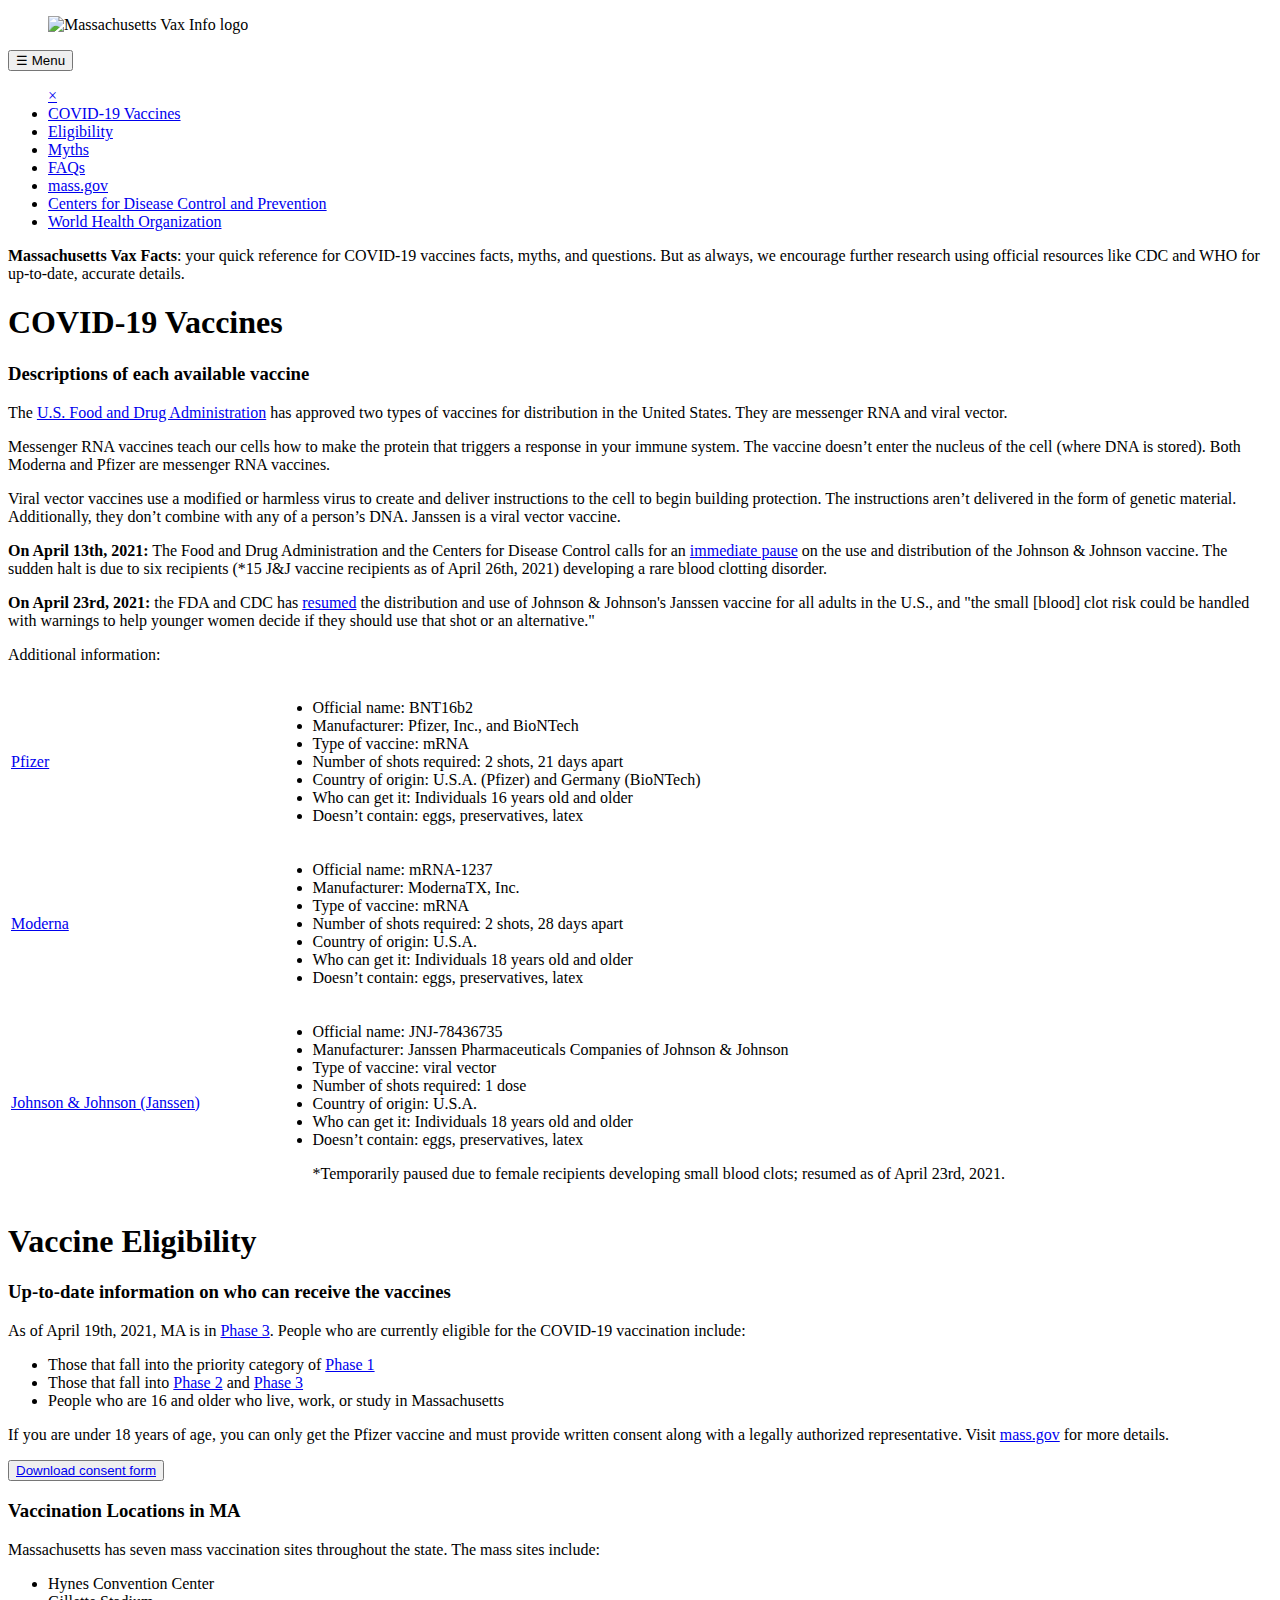
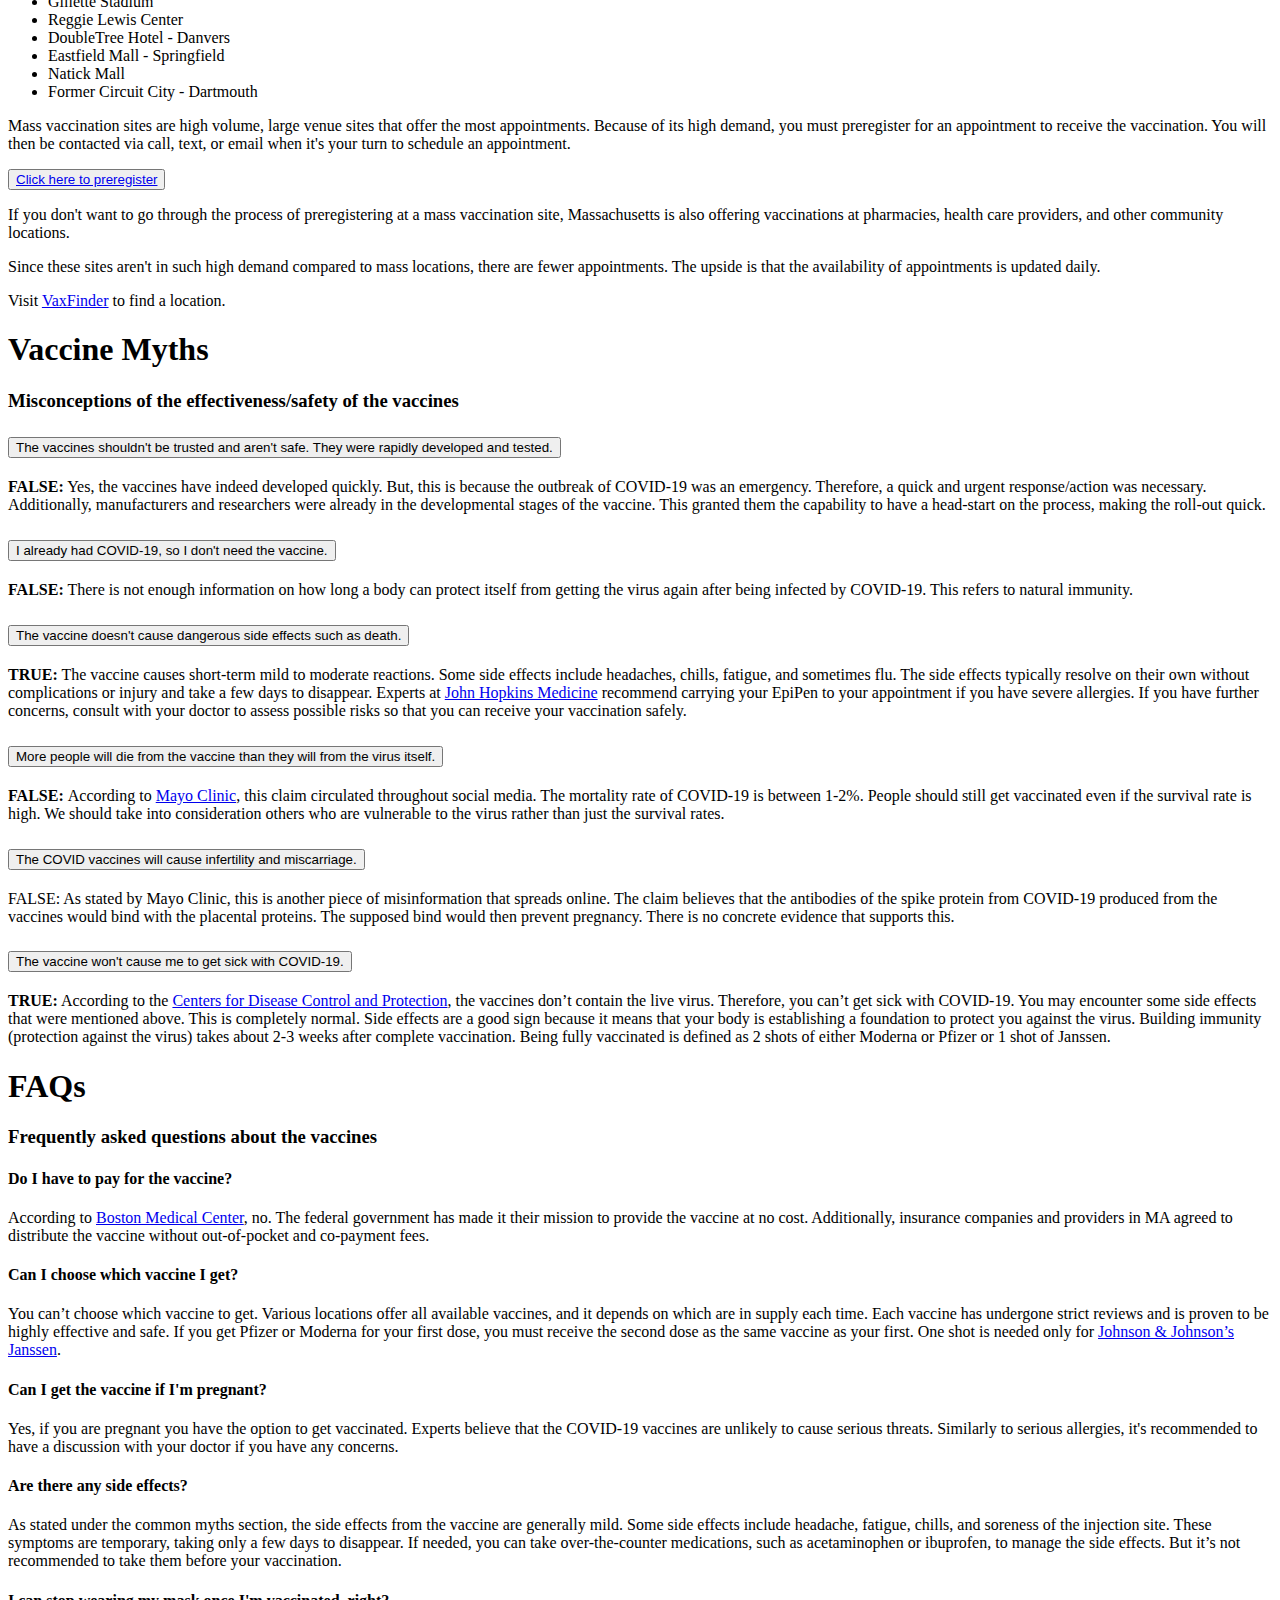
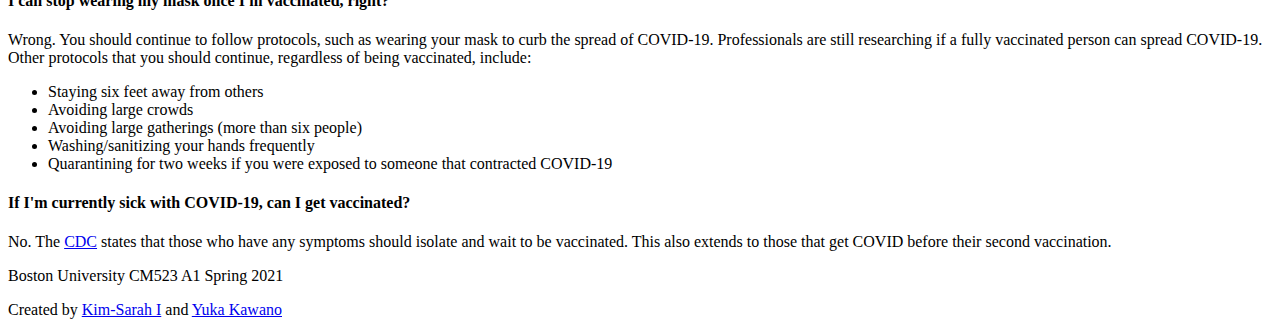
==== commit faadeb4a: "Add files via upload" ====
--- a/index.html
+++ b/index.html
@@ -4,15 +4,17 @@
     <meta charset="UTF-8">
     <meta http-equiv="X-UA-Compatible" content="IE=edge">
     <meta name="viewport" content="width=device-width, initial-scale=1.0">
-    <link rel="stylesheet" href="style.css">
+    <link rel="stylesheet" href="style/style.css">
     <title>Massachusetts Vax Facts</title>
     <link href="//db.onlinewebfonts.com/c/9dc05d7f8e2ef50502fce661077085b5?family=Muro" rel="stylesheet" type="text/css"/>
     <link href="//db.onlinewebfonts.com/c/0a086e32e41c5e5960b26626757f07f3?family=Apercu" rel="stylesheet" type="text/css"/>
+    <link rel="stylesheet" href="https://unpkg.com/accordion-js@3.1.1/dist/accordion.min.css">
+    <script> src="https://unpkg.com/accordion-js@3.1.1/dist/accordion.min.js"</script>
 </head>
 <header>
-    <div class="logo">
-        <img src="https://www.dropbox.com/s/9bb4z3eqt5g6mch/vaxlogo-05.png?raw=1" alt="Massachusetts Vax Facts logo" width="50%" height="50%">
-    </div>
+    <figure class="logo">
+        <img src="images/vaxlogo-05.png" width="50%" height="50%" alt="Massachusetts Vax Info logo">
+    </figure>
     <button class="openbtn" onclick="openNav()">&#9776; Menu</button>
     <nav id="sidepanel" class="sidepanel" aria-label="Main menu">
         <ul class="menu-items">
@@ -39,9 +41,9 @@
             <p>The <a href="https://www.fda.gov/emergency-preparedness-and-response/coronavirus-disease-2019-covid-19/covid-19-vaccines">U.S. Food and Drug Administration</a> has approved two types of vaccines for distribution in the United States. They are messenger RNA and viral vector.</p>
             <p>Messenger RNA vaccines teach our cells how to make the protein that triggers a response in your immune system. The vaccine doesn’t enter the nucleus of the cell (where DNA is stored). Both Moderna and Pfizer are messenger RNA vaccines.</p>
             <p>Viral vector vaccines use a modified or harmless virus to create and deliver instructions to the cell to begin building protection. The instructions aren’t delivered in the form of genetic material. Additionally, they don’t combine with any of a person’s DNA. Janssen is a viral vector vaccine.</p>
-            <p><strong>As of April 13th, 2021:</strong> The Food and Drug Administration and the Centers for Disease Control calls for an <a href="https://www.nytimes.com/2021/04/13/us/politics/johnson-johnson-vaccine-blood-clots-fda-cdc.html">immediate pause</a>
-            on the use and distribution of the Johnson & Johnson vaccine. The sudden halt is due to six recipients developing a rare blood clotting disorder. 
-            The administrations urge states to follow suit and will continue to examine the safety and cases thoroughly. </p>
+            <p><strong>On April 13th, 2021:</strong> The Food and Drug Administration and the Centers for Disease Control calls for an <a href="https://www.nytimes.com/2021/04/13/us/politics/johnson-johnson-vaccine-blood-clots-fda-cdc.html">immediate pause</a>
+            on the use and distribution of the Johnson & Johnson vaccine. The sudden halt is due to six recipients (*15 J&J vaccine recipients as of April 26th, 2021) developing a rare blood clotting disorder.</p>
+            <p><strong>On April 23rd, 2021:</strong> the FDA and CDC has <a href="https://apnews.com/article/health-science-business-europe-coronavirus-vaccine-839bf6a7c857b25df04078402b4d7b8a">resumed</a> the distribution and use of Johnson & Johnson's Janssen vaccine for all adults in the U.S., and "the small [blood] clot risk could be handled with warnings to help younger women decide if they should use that shot or an alternative." </p>
 
             <p class="table">Additional information:</p>
             <table style="width:100%">
@@ -79,6 +81,7 @@
                         <li>Country of origin: U.S.A.</li>
                         <li>Who can get it: Individuals 18 years old and older</li>
                         <li>Doesn’t contain: eggs, preservatives, latex</li>
+                        <p>*Temporarily paused due to female recipients developing small blood clots; resumed as of April 23rd, 2021.</p>
                     </ul></td>
                 </tr>
             </table>
@@ -87,16 +90,15 @@
         <div id="eligibility">
             <h1>Vaccine Eligibility</h1>
             <h3>Up-to-date information on who can receive the vaccines</h3>
-            <p>As of April 9th, 2021, people who are currently eligible for the COVID-19 vaccination include:</p>
+            <p>As of April 19th, 2021, MA is in <a href="https://www.mass.gov/info-details/massachusetts-covid-19-vaccination-phases#phase-3-">Phase 3</a>. People who are currently eligible for the COVID-19 vaccination include:</p>
             <ul>
                 <li>Those that fall into the priority category of <a href="https://www.mass.gov/info-details/massachusetts-covid-19-vaccination-phases#phase-1-">Phase 1</a></li>
-                <li>Individuals aged 75 and older</li>
-                <li>Individuals aged 55 and older</li>
-                <li>People with one medical condition.</li>
-                <li>Residents or staff in low income/affordable senior housing</li>
-                <li>K-12 educators, staff, and other child care workers</li>
-                <li>Certain workers such as grocery stores, cafés, etc.</li>
+                <li>Those that fall into <a href="https://www.mass.gov/info-details/massachusetts-covid-19-vaccination-phases#phase-2-">Phase 2</a> and <a href="https://www.mass.gov/info-details/massachusetts-covid-19-vaccination-phases#phase-3-">Phase 3</a></li>
+                <li>People who are 16 and older who live, work, or study in Massachusetts</li>
             </ul>
+            <p>If you are under 18 years of age, you can only get the Pfizer vaccine and must provide written consent along with a legally authorized representative. Visit <a href="https://www.mass.gov/info-details/covid-19-vaccinations-for-people-under-age-18">mass.gov</a> for more details.</p>
+            <button><a href="https://www.mass.gov/lists/ma-consent-and-screening-forms-for-people-under-18-years-of-age">Download consent form</a></button>
+
             <h3>Vaccination Locations in MA</h3>
             <p>Massachusetts has seven mass vaccination sites throughout the state. The mass sites include:
                 <ul>
@@ -113,8 +115,7 @@
             You will then be contacted via call, text, or email when it's your turn to schedule an appointment. </p>
             <button><a href="https://vaccinesignup.mass.gov/#/" alt="Preregistration Form for Massachusetts COVID-19 Vaccines">
             Click here to preregister</a></button>
-            <p>If you don't want to go through the process of preregistering at a mass vaccination site, Massachusetts is also offering vaccinations at pharmacies,
-            health care providers, and other community locations.</p>
+            <p>If you don't want to go through the process of preregistering at a mass vaccination site, Massachusetts is also offering vaccinations at pharmacies, health care providers, and other community locations.</p>
             <p>Since these sites aren't in such high demand compared to mass locations, there are fewer appointments.
             The upside is that the availability of appointments is updated daily.</p>
             <p>Visit <a href="https://vaxfinder.mass.gov/">VaxFinder</a> to find a location.</p>
@@ -123,35 +124,75 @@
         <div id="myths">
             <h1>Vaccine Myths</h1>
             <h3>Misconceptions of the effectiveness/safety of the vaccines</h3>
-            <h4>The vaccines shouldn't be trusted and aren't safe. They were rapidly developed and tested.</h4>
-            <p> <strong>FALSE:</strong> Yes, the vaccines have indeed developed quickly. But, this is because the outbreak of COVID-19 was an emergency.
-            Therefore, a quick and urgent response/action was necessary. Additionally, manufacturers and researchers were already in the developmental stages of the vaccine.
-            This granted them the capability to have a head-start on the process, making the roll-out quick.
-            </p>
-            <h4>I already had COVID-19, so I don't need the vaccine.</h4>
-            <p> <strong>FALSE:</strong> There is not enough information on how long a body can protect itself from getting the virus again after being infected by COVID-19. This refers to natural immunity.
-            </p>
-            <h4>There are extremely dangerous side effects from the vaccine. One of them includes death.</h4>
-            <p> <strong>FALSE:</strong> The vaccine causes short-term mild to moderate reactions. Some side effects include headaches, chills, fatigue, and sometimes flu.
-                The side effects typically resolve on their own without complications or injury and take a few days to disappear.
-                Experts at <a href="https://www.hopkinsmedicine.org/health/conditions-and-diseases/coronavirus/covid-19-vaccines-myth-versus-fact">John Hopkins Medicine</a> recommend carrying your EpiPen to your appointment if you have severe allergies. If you have further concerns, consult with your doctor to assess possible risks so that you can receive your vaccination safely.
-            </p>
-            <h4>More people will die from the vaccine than they will from the virus itself.</h4>
-            <p> <strong>FALSE: </strong> According to <a href="https://www.mayoclinichealthsystem.org/hometown-health/featured-topic/covid-19-vaccine-myths-debunked">Mayo Clinic</a>, this claim circulated throughout social media.
-                The mortality rate of COVID-19 is between 1-2%. People should still get vaccinated even if the survival rate is high. We should take into consideration others who are vulnerable to the virus rather than just the survival rates.
-            </p>
-            <h4>The COVID vaccines will cause infertility and miscarriage.</h4>
-            <p> <strong>FALSE:</strong> As stated by Mayo Clinic, this is another piece of misinformation that spreads online. 
-                The claim believes that the antibodies of the spike protein from COVID-19 produced from the vaccines would bind with the placental proteins.
-                The supposed bind would then prevent pregnancy. There is no concrete evidence that supports this.
-            </p>
-            <h4>I can get sick with COVID from the vaccines.</h4>
-            <p> <strong>FALSE:</strong> According to the  <a href="https://www.cdc.gov/coronavirus/2019-ncov/vaccines/facts.html">Centers for Disease Control and Protection</a>, the vaccines don’t contain the live virus.
-                Therefore, you can’t get sick with COVID-19. You may encounter some side effects that were mentioned above.
-                This is completely normal. Side effects are a good sign because it means that your body is establishing a foundation to protect you against the virus. Building immunity (protection against the virus) takes about 2-3 weeks after complete vaccination. Being fully vaccinated is defined as 2 shots of either Moderna or Pfizer or 1 shot of Janssen.
-            </p>
-        </div>
-       
+        <div class="accordion-container">
+            <div class="ac">
+                <h2 class="ac-header">
+                    <button class="ac-trigger">The vaccines shouldn't be trusted and aren't safe. They were rapidly developed and tested.</button>
+                </h2>
+                <div class="ac-panel">
+                    <p class="ac-text"> <strong>FALSE:</strong> Yes, the vaccines have indeed developed quickly. But, this is because the outbreak of COVID-19 was an emergency.
+                        Therefore, a quick and urgent response/action was necessary. Additionally, manufacturers and researchers were already in the developmental stages of the vaccine.
+                        This granted them the capability to have a head-start on the process, making the roll-out quick.
+                        </p>
+                </div>
+            </div>
+        
+            <div class="ac">
+                <h2 class="ac-header">
+                    <button class="ac-trigger">I already had COVID-19, so I don't need the vaccine.</button>
+                </h2>
+                <div class="ac-panel">
+                    <p class="ac-text"><strong>FALSE:</strong> There is not enough information on how long a body can protect itself from getting the virus again after being infected by COVID-19. This refers to natural immunity.</p>
+                </div>
+            </div>
+        
+            <div class="ac">
+                <h2 class="ac-header">
+                    <button class="ac-trigger">The vaccine doesn't cause dangerous side effects such as death.</button>
+                </h2>
+                <div class="ac-panel">
+                    <p class="ac-text"><strong>TRUE:</strong> The vaccine causes short-term mild to moderate reactions. Some side effects include headaches, chills, fatigue, and sometimes flu.
+                        The side effects typically resolve on their own without complications or injury and take a few days to disappear.
+                        Experts at <a href="https://www.hopkinsmedicine.org/health/conditions-and-diseases/coronavirus/covid-19-vaccines-myth-versus-fact">John Hopkins Medicine</a> recommend carrying your EpiPen to your appointment if you have severe allergies. If you have further concerns, consult with your doctor to assess possible risks so that you can receive your vaccination safely.</p>
+                </div>
+            </div>
+        </div>
+        <div class="accordion-container">
+            <div class="ac">
+                <h2 class="ac-header">
+                    <button class="ac-trigger">More people will die from the vaccine than they will from the virus itself.</button>
+                </h2>
+                <div class="ac-panel">
+                    <p class="ac-text"><strong>FALSE: </strong> According to <a href="https://www.mayoclinichealthsystem.org/hometown-health/featured-topic/covid-19-vaccine-myths-debunked">Mayo Clinic</a>, this claim circulated throughout social media.
+                        The mortality rate of COVID-19 is between 1-2%. People should still get vaccinated even if the survival rate is high. We should take into consideration others who are vulnerable to the virus rather than just the survival rates.
+                    </p>
+                </div>
+            </div>
+        
+            <div class="ac">
+                <h2 class="ac-header">
+                    <button class="ac-trigger">The COVID vaccines will cause infertility and miscarriage.</button>
+                </h2>
+                <div class="ac-panel">
+                    <p class="ac-text">FALSE:</strong> As stated by Mayo Clinic, this is another piece of misinformation that spreads online. 
+                        The claim believes that the antibodies of the spike protein from COVID-19 produced from the vaccines would bind with the placental proteins.
+                        The supposed bind would then prevent pregnancy. There is no concrete evidence that supports this.
+                    </p>
+                </div>
+            </div>
+        
+            <div class="ac">
+                <h2 class="ac-header">
+                    <button class="ac-trigger">The vaccine won't cause me to get sick with COVID-19.</button>
+                </h2>
+                <div class="ac-panel">
+                    <p class="ac-text"><strong>TRUE:</strong> According to the  <a href="https://www.cdc.gov/coronavirus/2019-ncov/vaccines/facts.html">Centers for Disease Control and Protection</a>, the vaccines don’t contain the live virus.
+                        Therefore, you can’t get sick with COVID-19. You may encounter some side effects that were mentioned above.
+                        This is completely normal. Side effects are a good sign because it means that your body is establishing a foundation to protect you against the virus. Building immunity (protection against the virus) takes about 2-3 weeks after complete vaccination. Being fully vaccinated is defined as 2 shots of either Moderna or Pfizer or 1 shot of Janssen.
+                    </p>
+                </div>
+            </div>
+        </div>
 
         <div id="FAQs">
             <h1>FAQs</h1>
@@ -164,6 +205,8 @@
             <h4>Can I choose which vaccine I get?</h4>
             <p>You can’t choose which vaccine to get. Various locations offer all available vaccines, and it depends on which are in supply each time. Each vaccine has undergone strict reviews and is proven to be highly effective and safe. If you get Pfizer or Moderna for your first dose, you must receive the second dose as the same vaccine as your first. One shot is needed only for <a href="https://www.jnj.com/johnson-johnson-covid-19-vaccine-authorized-by-u-s-fda-for-emergency-usefirst-single-shot-vaccine-in-fight-against-global-pandemic" alt="Johnson & Johnson">Johnson & Johnson’s Janssen</a>.
             </p>
+            <h4>Can I get the vaccine if I'm pregnant?</h4>
+            <p>Yes, if you are pregnant you have the option to get vaccinated. Experts believe that the COVID-19 vaccines are unlikely to cause serious threats. Similarly to serious allergies, it's recommended to have a discussion with your doctor if you have any concerns.</p>
             <h4>Are there any side effects?</h4>
             <p> As stated under the common myths section, the side effects from the vaccine are generally mild.
                 Some side effects include headache, fatigue, chills, and soreness of the injection site. These symptoms are temporary, taking only a few days to disappear. If needed, you can take over-the-counter medications, such as acetaminophen or ibuprofen, to manage the side effects. But it’s not recommended to take them before your vaccination.
@@ -178,6 +221,9 @@
                 <li>Washing/sanitizing your hands frequently</li>
                 <li>Quarantining for two weeks if you were exposed to someone that contracted COVID-19</li>
             </ul>
+            <h4>If I'm currently sick with COVID-19, can I get vaccinated?</h4>
+            <p>No. The <a href="https://www.cdc.gov/coronavirus/2019-ncov/vaccines/faq.html">CDC</a> states that those who have any symptoms should isolate and wait to be vaccinated. This also extends to those that get COVID before their second vaccination.</p>
+           
         </div>
     </main>
     <footer>
@@ -188,6 +234,6 @@
             <p>Created by <a title="Kim-Sarah I's email" href="mailto:ksi@bu.edu">Kim-Sarah I</a> and <a title="Yuka Kawano's email" href="mailto:ykawano@bu.edu">Yuka Kawano</a></p>
         </div>
     </footer>
-    <script src="jsconfig.json"></script>
+    <script src="scripts/script.js"></script>
 </body>
-</html>
+</html>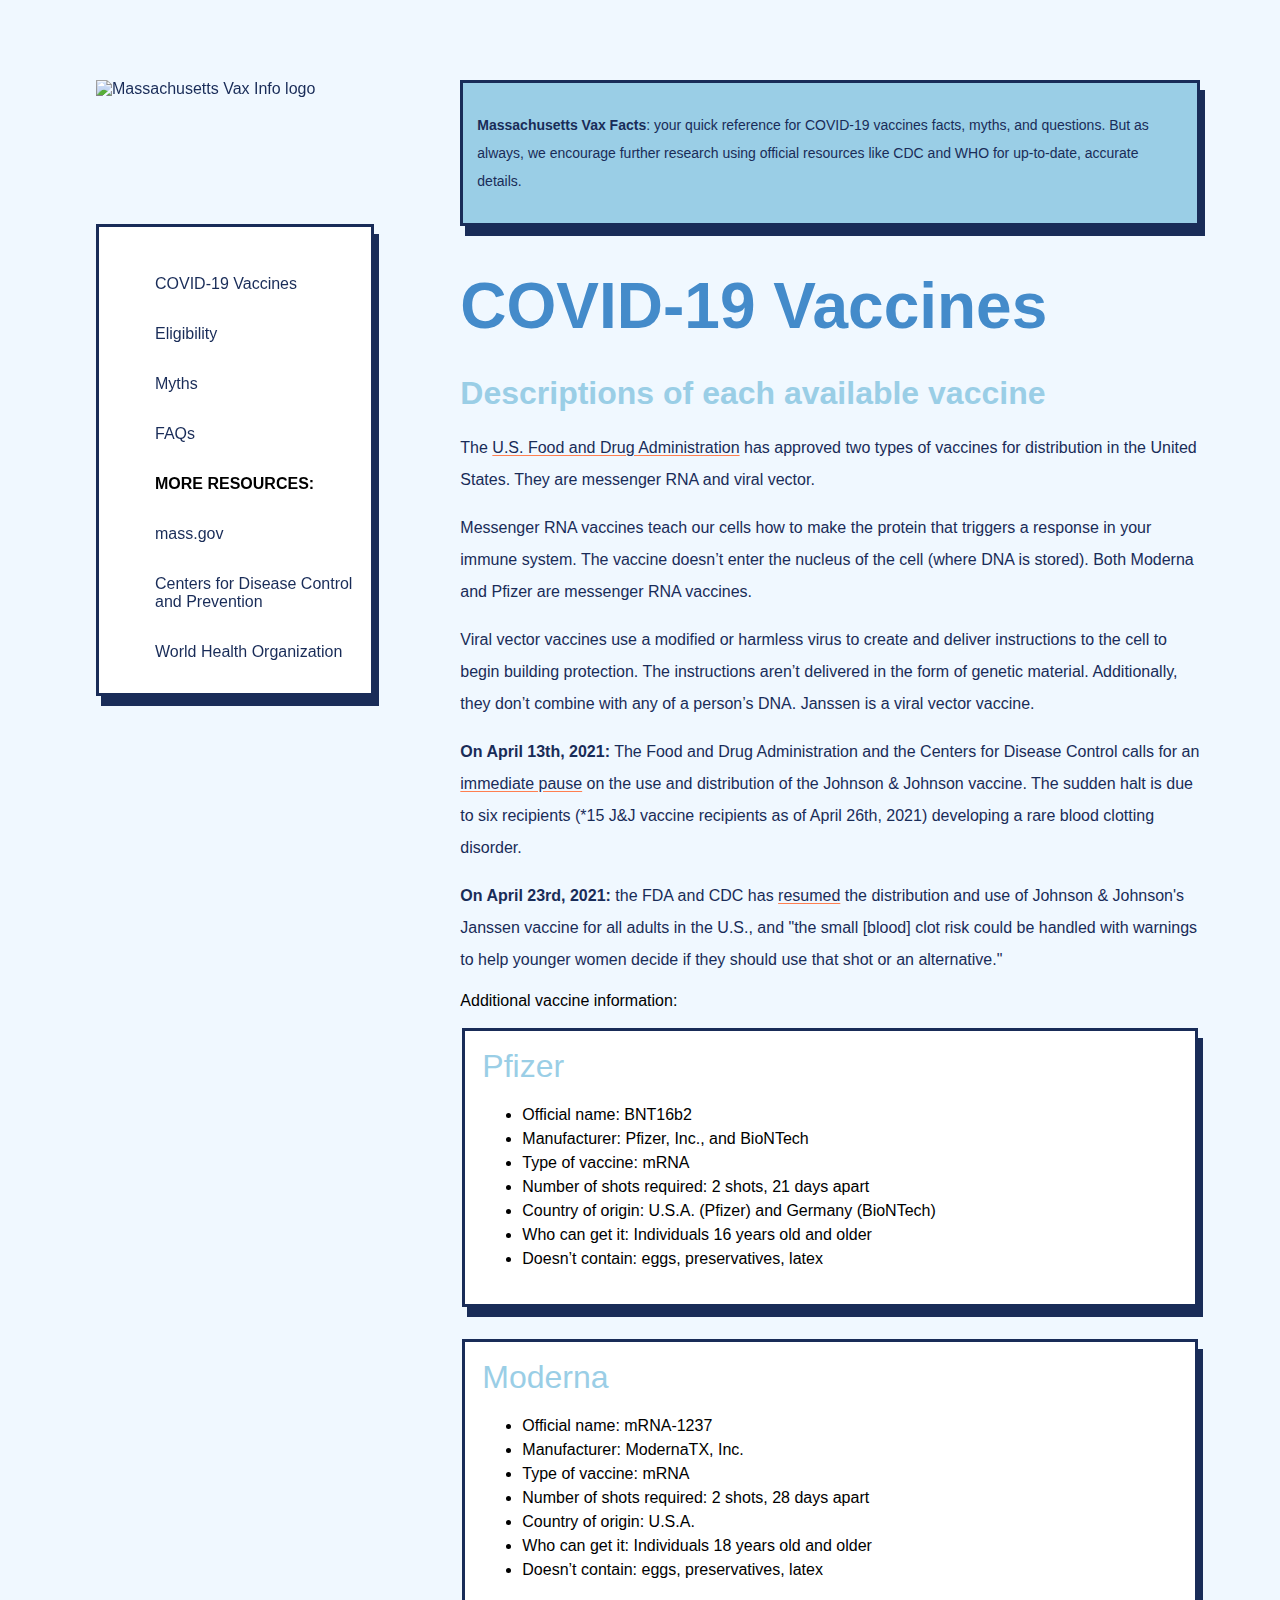
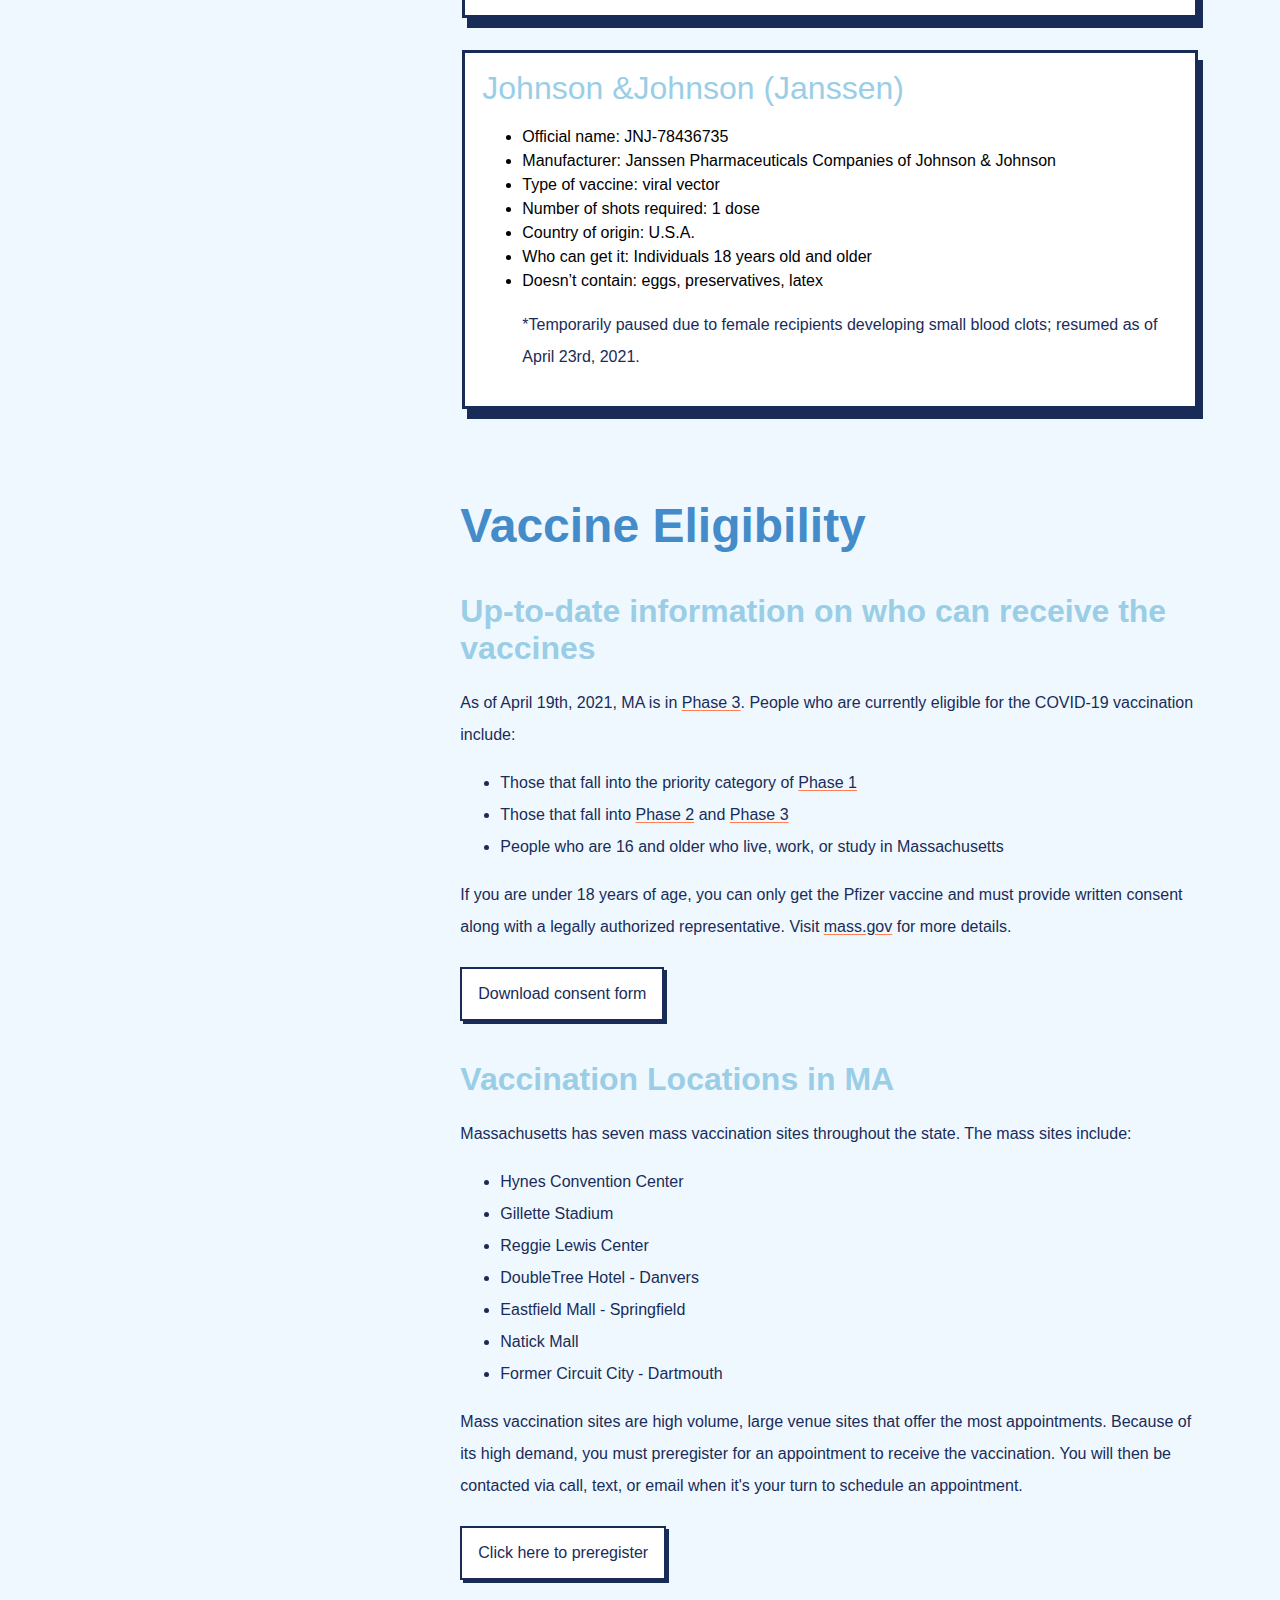
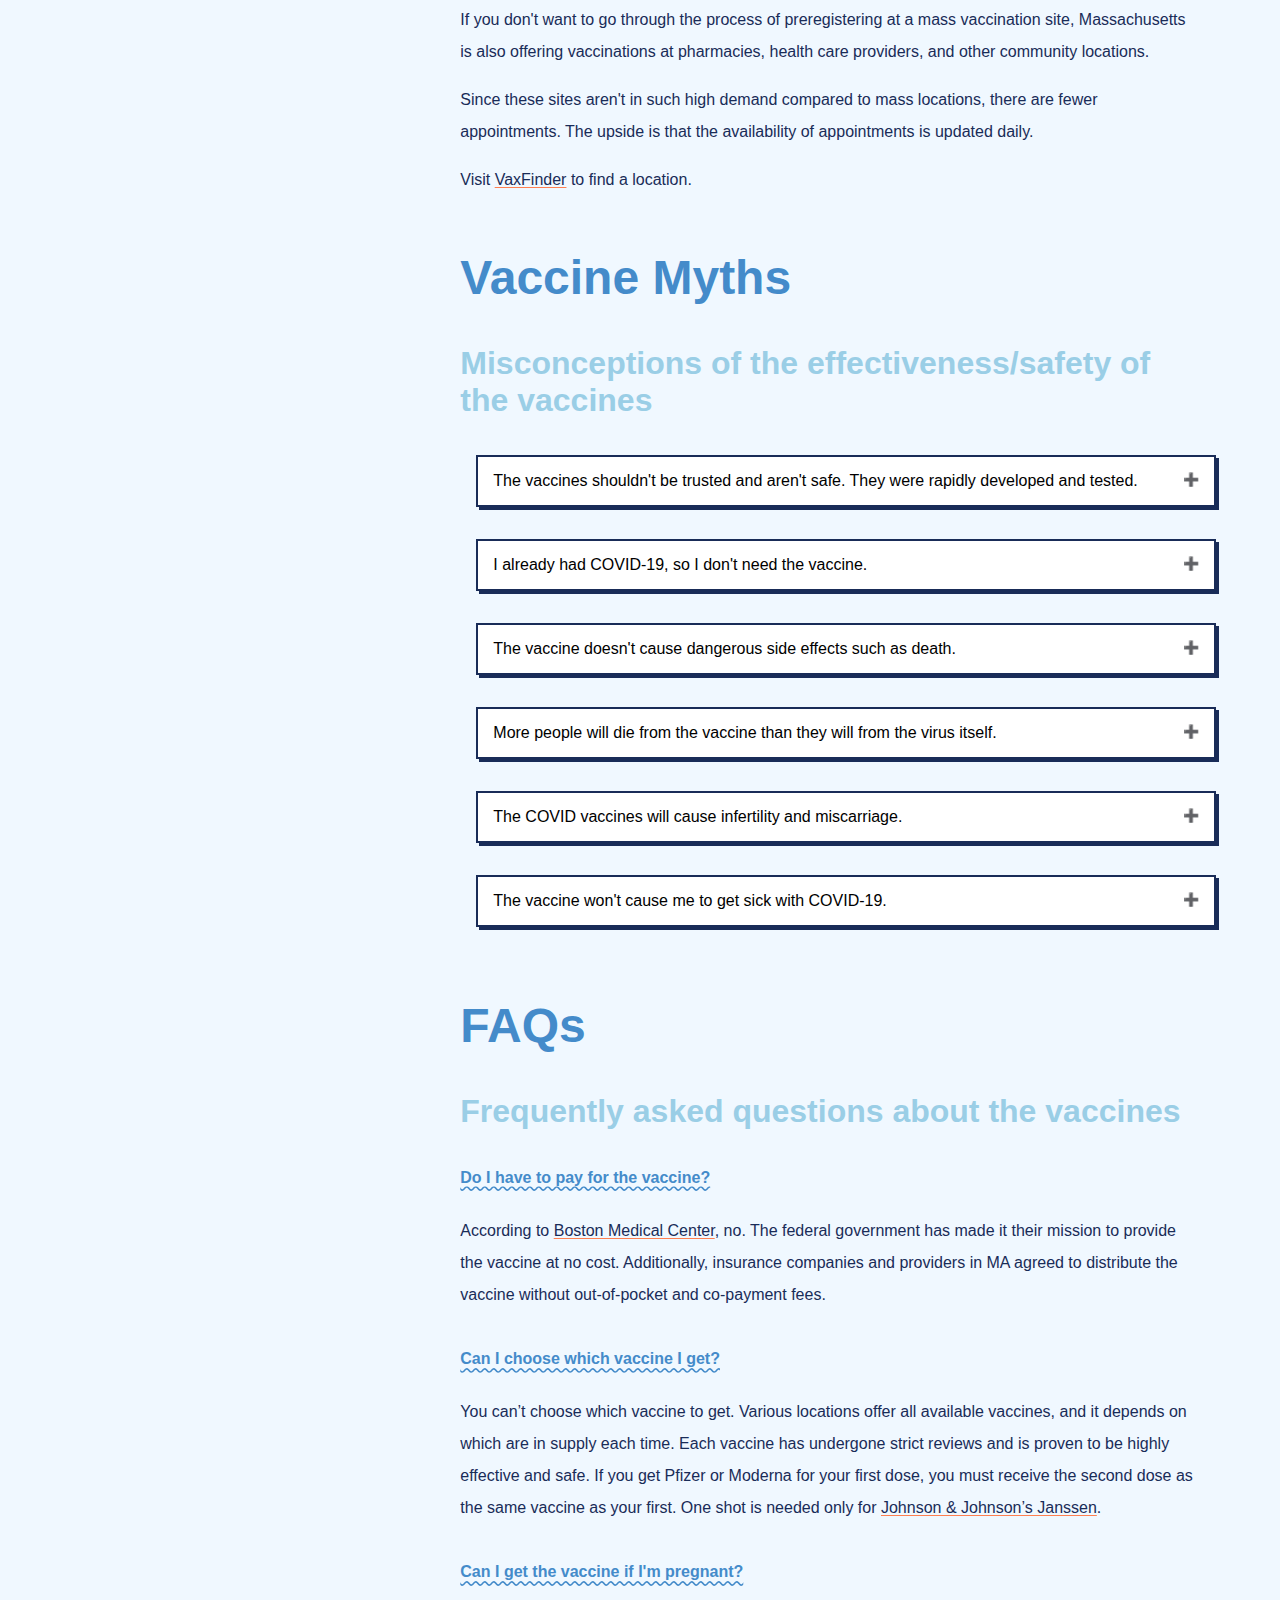
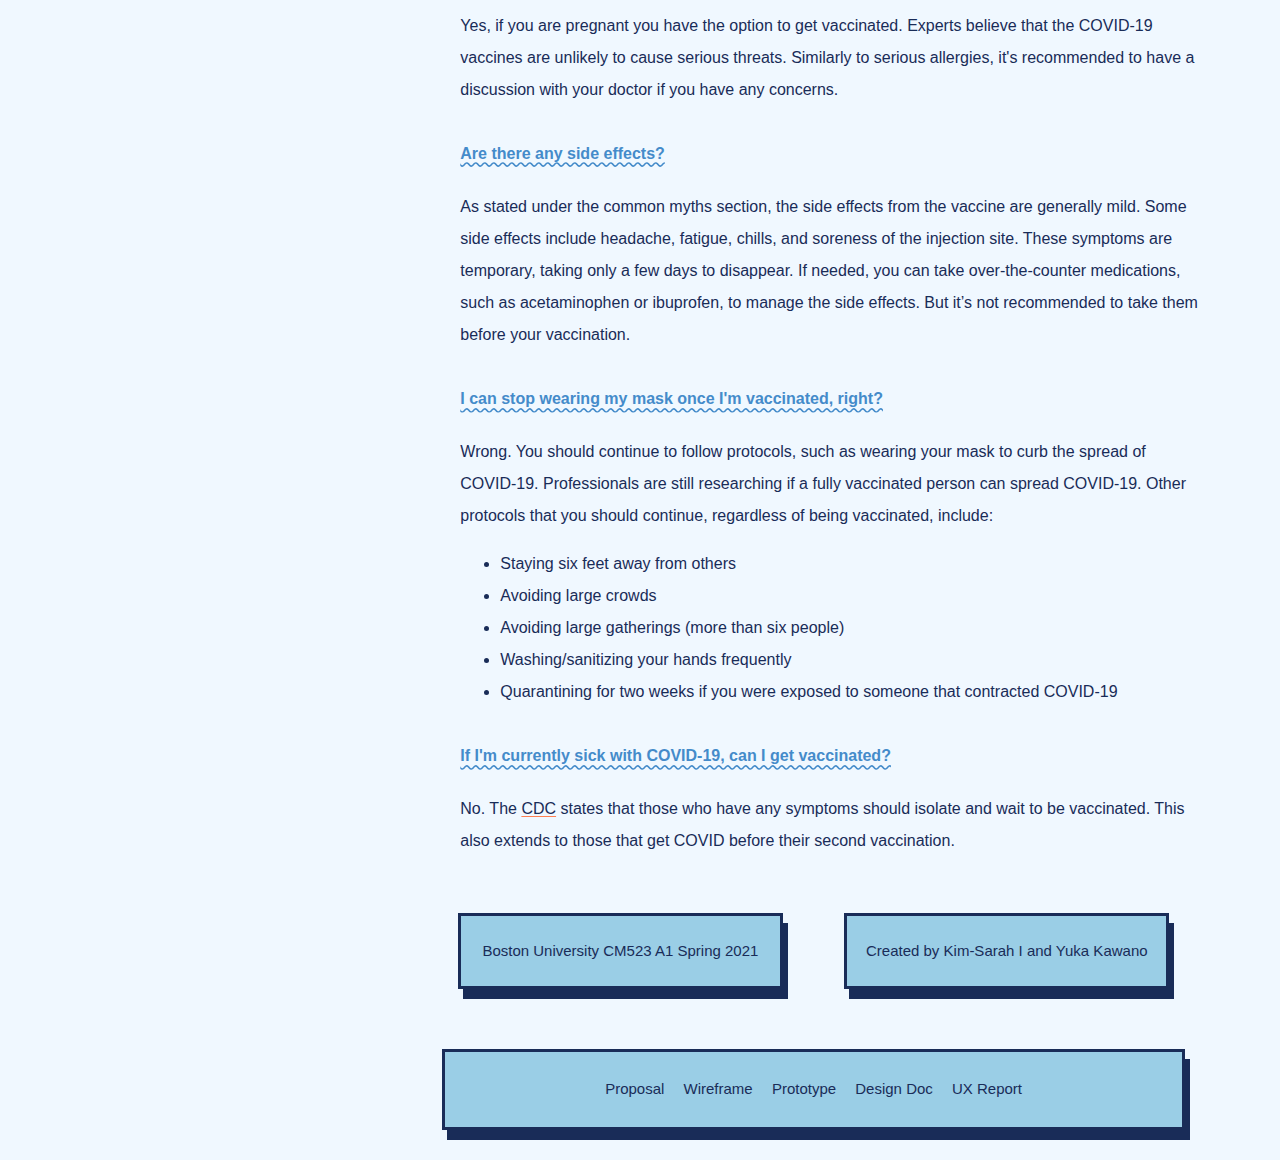
==== commit 8d5d72ed: "updated" ====
--- a/index.html
+++ b/index.html
@@ -12,17 +12,18 @@
     <script> src="https://unpkg.com/accordion-js@3.1.1/dist/accordion.min.js"</script>
 </head>
 <header>
-    <figure class="logo">
-        <img src="images/vaxlogo-05.png" width="50%" height="50%" alt="Massachusetts Vax Info logo">
+    <figure>
+        <a href="#siteinfo"><img src="images/vaxlogo-05.png" class="logo" alt="Massachusetts Vax Info logo"></a>
     </figure>
-    <button class="openbtn" onclick="openNav()">&#9776; Menu</button>
-    <nav id="sidepanel" class="sidepanel" aria-label="Main menu">
+    <button class="openbtn" id="openbtn" onclick="openNav()">&#9776; Menu</button>
+    <nav id="sidepanel" aria-label="Main menu">
         <ul class="menu-items">
-          <a href="javascript:void(0)" class="closebtn" onclick="closeNav()">&times;</a>
+          <a href="javascript:void(0)" id="closebtn" class="closebtn" onclick="closeNav()">&times;</a>
             <li><a href="#vaccines">COVID-19 Vaccines</a></li>
             <li><a href="#eligibility">Eligibility</a></li>
             <li><a href="#myths">Myths</a></li>
             <li><a href="#FAQs">FAQs</a></li>
+            <li><strong>MORE RESOURCES:</strong></li>
             <li><a href="https://www.mass.gov/info-details/covid-19-updates-and-information">mass.gov</a></li>
             <li><a href="https://www.cdc.gov/">Centers for Disease Control and Prevention</a></li>
             <li><a href="https://www.who.int/emergencies/diseases/novel-coronavirus-2019">World Health Organization</a></li>
@@ -45,10 +46,10 @@
             on the use and distribution of the Johnson & Johnson vaccine. The sudden halt is due to six recipients (*15 J&J vaccine recipients as of April 26th, 2021) developing a rare blood clotting disorder.</p>
             <p><strong>On April 23rd, 2021:</strong> the FDA and CDC has <a href="https://apnews.com/article/health-science-business-europe-coronavirus-vaccine-839bf6a7c857b25df04078402b4d7b8a">resumed</a> the distribution and use of Johnson & Johnson's Janssen vaccine for all adults in the U.S., and "the small [blood] clot risk could be handled with warnings to help younger women decide if they should use that shot or an alternative." </p>
 
-            <p class="table">Additional information:</p>
+            <caption class="table">Additional vaccine information:</caption>
             <table style="width:100%">
                 <tr>
-                    <td id="vaxname"><a href="https://www.pfizer.com/news/hot-topics/the_facts_about_pfizer_and_biontech_s_covid_19_vaccine" alt="Pfizer">Pfizer</td>
+                    <td class="vaxname"><a href="https://www.pfizer.com/news/hot-topics/the_facts_about_pfizer_and_biontech_s_covid_19_vaccine" alt="Pfizer">Pfizer</a></td>
                     <td><ul class="vaxinfo">
                         <li>Official name: BNT16b2</li>
                         <li>Manufacturer: Pfizer, Inc., and BioNTech</li>
@@ -60,7 +61,7 @@
                     </ul></td>
                 </tr>
                 <tr>
-                    <td id="vaxname"><a href="https://www.modernatx.com/covid19vaccine-eua/recipients/moderna-vaccine" alt="Moderna">Moderna</td>
+                    <td class="vaxname"><a href="https://www.modernatx.com/covid19vaccine-eua/recipients/moderna-vaccine" alt="Moderna">Moderna</a></td>
                     <td><ul class="vaxinfo">
                         <li>Official name: mRNA-1237</li>
                         <li>Manufacturer: ModernaTX, Inc.</li>
@@ -72,7 +73,7 @@
                     </ul></td>
                 </tr>
                 <tr>
-                    <td id="vaxname"><a href="https://www.jnj.com/johnson-johnson-covid-19-vaccine-authorized-by-u-s-fda-for-emergency-usefirst-single-shot-vaccine-in-fight-against-global-pandemic" alt="Johnson & Johnson">Johnson & Johnson (Janssen)</td>
+                    <td class="vaxname"><a href="https://www.jnj.com/johnson-johnson-covid-19-vaccine-authorized-by-u-s-fda-for-emergency-usefirst-single-shot-vaccine-in-fight-against-global-pandemic" alt="Johnson & Johnson">Johnson &Johnson (Janssen)</a></td>
                     <td><ul class="vaxinfo">
                         <li>Official name: JNJ-78436735</li>
                         <li>Manufacturer: Janssen Pharmaceuticals Companies of Johnson & Johnson</li>
@@ -88,7 +89,7 @@
         </div>
 
         <div id="eligibility">
-            <h1>Vaccine Eligibility</h1>
+            <h2>Vaccine Eligibility</h2>
             <h3>Up-to-date information on who can receive the vaccines</h3>
             <p>As of April 19th, 2021, MA is in <a href="https://www.mass.gov/info-details/massachusetts-covid-19-vaccination-phases#phase-3-">Phase 3</a>. People who are currently eligible for the COVID-19 vaccination include:</p>
             <ul>
@@ -97,10 +98,10 @@
                 <li>People who are 16 and older who live, work, or study in Massachusetts</li>
             </ul>
             <p>If you are under 18 years of age, you can only get the Pfizer vaccine and must provide written consent along with a legally authorized representative. Visit <a href="https://www.mass.gov/info-details/covid-19-vaccinations-for-people-under-age-18">mass.gov</a> for more details.</p>
-            <button><a href="https://www.mass.gov/lists/ma-consent-and-screening-forms-for-people-under-18-years-of-age">Download consent form</a></button>
+            <a href="https://www.mass.gov/lists/ma-consent-and-screening-forms-for-people-under-18-years-of-age" class="button">Download consent form</a>
 
             <h3>Vaccination Locations in MA</h3>
-            <p>Massachusetts has seven mass vaccination sites throughout the state. The mass sites include:
+            <p>Massachusetts has seven mass vaccination sites throughout the state. The mass sites include:</p>
                 <ul>
                     <li>Hynes Convention Center</li>
                     <li>Gillette Stadium</li>
@@ -110,11 +111,10 @@
                     <li>Natick Mall</li>
                     <li>Former Circuit City - Dartmouth</li>
                 </ul>
-            </p>
             <p>Mass vaccination sites are high volume, large venue sites that offer the most appointments. Because of its high demand, you must preregister for an appointment to receive the vaccination.
             You will then be contacted via call, text, or email when it's your turn to schedule an appointment. </p>
-            <button><a href="https://vaccinesignup.mass.gov/#/" alt="Preregistration Form for Massachusetts COVID-19 Vaccines">
-            Click here to preregister</a></button>
+            <a href="https://vaccinesignup.mass.gov/#/" alt="Preregistration Form for Massachusetts COVID-19 Vaccines" class="button">
+            Click here to preregister</a>
             <p>If you don't want to go through the process of preregistering at a mass vaccination site, Massachusetts is also offering vaccinations at pharmacies, health care providers, and other community locations.</p>
             <p>Since these sites aren't in such high demand compared to mass locations, there are fewer appointments.
             The upside is that the availability of appointments is updated daily.</p>
@@ -122,80 +122,45 @@
         </div>
 
         <div id="myths">
-            <h1>Vaccine Myths</h1>
+            <h2>Vaccine Myths</h2>
             <h3>Misconceptions of the effectiveness/safety of the vaccines</h3>
         <div class="accordion-container">
-            <div class="ac">
-                <h2 class="ac-header">
-                    <button class="ac-trigger">The vaccines shouldn't be trusted and aren't safe. They were rapidly developed and tested.</button>
-                </h2>
-                <div class="ac-panel">
-                    <p class="ac-text"> <strong>FALSE:</strong> Yes, the vaccines have indeed developed quickly. But, this is because the outbreak of COVID-19 was an emergency.
-                        Therefore, a quick and urgent response/action was necessary. Additionally, manufacturers and researchers were already in the developmental stages of the vaccine.
-                        This granted them the capability to have a head-start on the process, making the roll-out quick.
-                        </p>
-                </div>
+            <button class="trigger">The vaccines shouldn't be trusted and aren't safe. They were rapidly developed and tested.</button>
+            <div class="panel">
+                <p><strong>FALSE:</strong> Yes, the vaccines have indeed developed quickly. But, this is because the outbreak of COVID-19 was an emergency.
+                    Therefore, a quick and urgent response/action was necessary. Additionally, manufacturers and researchers were already in the developmental stages of the vaccine.
+                    This granted them the capability to have a head-start on the process, making the roll-out quick.
+                </p>
             </div>
         
-            <div class="ac">
-                <h2 class="ac-header">
-                    <button class="ac-trigger">I already had COVID-19, so I don't need the vaccine.</button>
-                </h2>
-                <div class="ac-panel">
-                    <p class="ac-text"><strong>FALSE:</strong> There is not enough information on how long a body can protect itself from getting the virus again after being infected by COVID-19. This refers to natural immunity.</p>
-                </div>
-            </div>
-        
-            <div class="ac">
-                <h2 class="ac-header">
-                    <button class="ac-trigger">The vaccine doesn't cause dangerous side effects such as death.</button>
-                </h2>
-                <div class="ac-panel">
-                    <p class="ac-text"><strong>TRUE:</strong> The vaccine causes short-term mild to moderate reactions. Some side effects include headaches, chills, fatigue, and sometimes flu.
-                        The side effects typically resolve on their own without complications or injury and take a few days to disappear.
-                        Experts at <a href="https://www.hopkinsmedicine.org/health/conditions-and-diseases/coronavirus/covid-19-vaccines-myth-versus-fact">John Hopkins Medicine</a> recommend carrying your EpiPen to your appointment if you have severe allergies. If you have further concerns, consult with your doctor to assess possible risks so that you can receive your vaccination safely.</p>
-                </div>
-            </div>
-        </div>
-        <div class="accordion-container">
-            <div class="ac">
-                <h2 class="ac-header">
-                    <button class="ac-trigger">More people will die from the vaccine than they will from the virus itself.</button>
-                </h2>
-                <div class="ac-panel">
-                    <p class="ac-text"><strong>FALSE: </strong> According to <a href="https://www.mayoclinichealthsystem.org/hometown-health/featured-topic/covid-19-vaccine-myths-debunked">Mayo Clinic</a>, this claim circulated throughout social media.
-                        The mortality rate of COVID-19 is between 1-2%. People should still get vaccinated even if the survival rate is high. We should take into consideration others who are vulnerable to the virus rather than just the survival rates.
-                    </p>
-                </div>
-            </div>
-        
-            <div class="ac">
-                <h2 class="ac-header">
-                    <button class="ac-trigger">The COVID vaccines will cause infertility and miscarriage.</button>
-                </h2>
-                <div class="ac-panel">
-                    <p class="ac-text">FALSE:</strong> As stated by Mayo Clinic, this is another piece of misinformation that spreads online. 
-                        The claim believes that the antibodies of the spike protein from COVID-19 produced from the vaccines would bind with the placental proteins.
-                        The supposed bind would then prevent pregnancy. There is no concrete evidence that supports this.
-                    </p>
-                </div>
-            </div>
-        
-            <div class="ac">
-                <h2 class="ac-header">
-                    <button class="ac-trigger">The vaccine won't cause me to get sick with COVID-19.</button>
-                </h2>
-                <div class="ac-panel">
-                    <p class="ac-text"><strong>TRUE:</strong> According to the  <a href="https://www.cdc.gov/coronavirus/2019-ncov/vaccines/facts.html">Centers for Disease Control and Protection</a>, the vaccines don’t contain the live virus.
-                        Therefore, you can’t get sick with COVID-19. You may encounter some side effects that were mentioned above.
-                        This is completely normal. Side effects are a good sign because it means that your body is establishing a foundation to protect you against the virus. Building immunity (protection against the virus) takes about 2-3 weeks after complete vaccination. Being fully vaccinated is defined as 2 shots of either Moderna or Pfizer or 1 shot of Janssen.
-                    </p>
-                </div>
-            </div>
+            <button class="trigger">I already had COVID-19, so I don't need the vaccine.</button>
+                <p class="panel"><strong>FALSE:</strong> There is not enough information on how long a body can protect itself from getting the virus again after being infected by COVID-19. This refers to natural immunity.</p>
+        
+            <button class="trigger">The vaccine doesn't cause dangerous side effects such as death.</button>
+                <p class="panel"><strong>TRUE:</strong> The vaccine causes short-term mild to moderate reactions. Some side effects include headaches, chills, fatigue, and sometimes flu.
+                    The side effects typically resolve on their own without complications or injury and take a few days to disappear.
+                    Experts at <a href="https://www.hopkinsmedicine.org/health/conditions-and-diseases/coronavirus/covid-19-vaccines-myth-versus-fact">John Hopkins Medicine</a> recommend carrying your EpiPen to your appointment if you have severe allergies. If you have further concerns, consult with your doctor to assess possible risks so that you can receive your vaccination safely.</p>
+
+            <button class="trigger">More people will die from the vaccine than they will from the virus itself.</button>
+                <p class="panel"><strong>FALSE:</strong> According to <a href="https://www.mayoclinichealthsystem.org/hometown-health/featured-topic/covid-19-vaccine-myths-debunked">Mayo Clinic</a>, this claim circulated throughout social media.
+                    The mortality rate of COVID-19 is between 1-2%. People should still get vaccinated even if the survival rate is high. We should take into consideration others who are vulnerable to the virus rather than just the survival rates.
+                </p>
+        
+            <button class="trigger">The COVID vaccines will cause infertility and miscarriage.</button>
+                <p class="panel"><strong>FALSE:</strong> As stated by Mayo Clinic, this is another piece of misinformation that spreads online. 
+                    The claim believes that the antibodies of the spike protein from COVID-19 produced from the vaccines would bind with the placental proteins.
+                    The supposed bind would then prevent pregnancy. There is no concrete evidence that supports this.
+                </p>
+        
+            <button class="trigger">The vaccine won't cause me to get sick with COVID-19.</button>
+                <p class="panel"><strong>TRUE:</strong> According to the <a href="https://www.cdc.gov/coronavirus/2019-ncov/vaccines/facts.html">Centers for Disease Control and Protection</a>, the vaccines don’t contain the live virus.
+                    Therefore, you can’t get sick with COVID-19. You may encounter some side effects that were mentioned above.
+                    This is completely normal. Side effects are a good sign because it means that your body is establishing a foundation to protect you against the virus. Building immunity (protection against the virus) takes about 2-3 weeks after complete vaccination. Being fully vaccinated is defined as 2 shots of either Moderna or Pfizer or 1 shot of Janssen.
+                </p>
         </div>
 
         <div id="FAQs">
-            <h1>FAQs</h1>
+            <h2>FAQs</h2>
             <h3>Frequently asked questions about the vaccines</h3>
             <h4>Do I have to pay for the vaccine?</h4>
             <p> According to <a href="https://www.bmc.org/covid-19-vaccine/frequently-asked-questions">Boston Medical Center</a>, no.
@@ -227,12 +192,21 @@
         </div>
     </main>
     <footer>
-        <div id="class">
+        <div class="course">
             <p>Boston University CM523 A1 Spring 2021</p>
         </div>
-        <div id="creators">
+        <div class="creators">
             <p>Created by <a title="Kim-Sarah I's email" href="mailto:ksi@bu.edu">Kim-Sarah I</a> and <a title="Yuka Kawano's email" href="mailto:ykawano@bu.edu">Yuka Kawano</a></p>
         </div>
+        <div class="project">
+            <ul>
+                <li><a href="https://docs.google.com/document/d/1k2Pp5SZQLwd7wHhn_84CUB5MXuSB9LSzT6F2ONm6oUU/edit?usp=sharing"> Proposal</a></li>
+                <li><a href="https://drive.google.com/file/d/1GVmdf4_R_IVhOFTtuQoeugbDTP7nYzGE/view?usp=sharing ">Wireframe</a></li>
+                <li><a href="https://docs.google.com/document/d/1bLcenPD6bps8tB4-drkNVCFHFNZxQhyUUhLpKnkCPjk/edit?usp=sharing">Prototype</a></li>
+                <li><a href="https://docs.google.com/document/d/1RO_T-y-bzdO34n-MRwVp_eAtqReQzRTMslhllpKDff0/edit?usp=sharing">Design Doc</a></li>
+                <li><a href="https://docs.google.com/document/d/1bjiSU_LhBf9w_fYhp19irJhSo-vo-raH64c4a9JSlxc/edit?usp=sharing ">UX Report</a></li>
+            </ul>
+        </div> 
     </footer>
     <script src="scripts/script.js"></script>
 </body>
--- a/style/style.css
+++ b/style/style.css
@@ -0,0 +1,482 @@
+@font-face {
+    font-family: "Apercu"; 
+    src: url("//db.onlinewebfonts.com/t/0a086e32e41c5e5960b26626757f07f3.eot"); 
+    src: url("//db.onlinewebfonts.com/t/0a086e32e41c5e5960b26626757f07f3.eot?#iefix") format("embedded-opentype"), url("//db.onlinewebfonts.com/t/0a086e32e41c5e5960b26626757f07f3.woff2") format("woff2"), url("//db.onlinewebfonts.com/t/0a086e32e41c5e5960b26626757f07f3.woff") format("woff"), url("//db.onlinewebfonts.com/t/0a086e32e41c5e5960b26626757f07f3.ttf") format("truetype"), url("//db.onlinewebfonts.com/t/0a086e32e41c5e5960b26626757f07f3.svg#Apercu") format("svg"); 
+}
+
+@font-face {
+    font-family: "Muro"; 
+    src: url("//db.onlinewebfonts.com/t/9dc05d7f8e2ef50502fce661077085b5.eot"); 
+    src: url("//db.onlinewebfonts.com/t/9dc05d7f8e2ef50502fce661077085b5.eot?#iefix") format("embedded-opentype"), url("//db.onlinewebfonts.com/t/9dc05d7f8e2ef50502fce661077085b5.woff2") format("woff2"), url("//db.onlinewebfonts.com/t/9dc05d7f8e2ef50502fce661077085b5.woff") format("woff"), url("//db.onlinewebfonts.com/t/9dc05d7f8e2ef50502fce661077085b5.ttf") format("truetype"), url("//db.onlinewebfonts.com/t/9dc05d7f8e2ef50502fce661077085b5.svg#Muro") format("svg"); 
+}
+
+html, body {
+    height: 100%;
+}
+
+header {
+    margin: auto;
+}
+
+figure .logo {
+    width: 22%;
+    height: auto;
+    position: fixed;  
+    display: block;
+    left: 0;
+    margin-left: 6em;
+    padding-bottom: 3em;
+}
+
+body {
+    background-color:aliceblue; 
+    margin: 5em;
+    margin-left: 6em;
+    font-family: "Apercu", sans-serif;
+    display: block;
+}
+
+#sidepanel {
+    background-color: white;
+    border: solid 3px #192c58;
+    box-shadow: 5px 10px #192c58;
+    margin-top: 9em;
+    padding: 1em;
+    height: auto;
+    width: 15em; 
+    position: fixed; 
+    overflow-x: hidden;
+}
+
+#sidepanel ul > li {
+    list-style: none;
+    display: flex;
+    flex-flow: column wrap;
+    align-content: left;
+    margin-top: 2em; 
+    justify-content: left;
+}
+
+#sidepanel a {
+    text-decoration: none;
+}
+
+a {
+    color: #192c58;
+    text-decoration: underline coral;
+    text-underline-offset: 2px;
+}
+
+a:hover {
+    color:coral;
+    font-weight: 900;
+}
+
+main {
+    margin-left: 33%;
+    display: block;
+    padding-bottom: 2.5rem;
+}
+
+main #siteinfo {
+    font-size: 14px;
+    background-color: #9ACEE6;
+    border: solid 3px #192c58;
+    box-shadow: 5px 10px #192c58;
+    padding: 1em;
+    margin-top: 1em;
+    margin-bottom: 1em;
+    height: auto;
+    display: flex;
+    flex-wrap: row wrap;
+    align-items: center;
+    justify-content: space-between;
+}
+
+main div {
+    margin: auto;
+}
+
+h1 {
+    font-family: "Muro", Arial, Helvetica, sans-serif;
+    font-size: 4em;
+    font-weight: 900;
+    color: #448bca;
+    margin-bottom: 10px;
+}
+
+h2 {
+    font-family: "Muro", Arial, Helvetica, sans-serif;
+    font-size: 3em;
+    font-weight: 900;
+    color: #448bca;
+    padding-top: 15px;
+}
+
+h3 {
+    font-family: "Muro", Arial, Helvetica, sans-serif;
+    font-size: 2em;
+    font-weight: 900;
+    color: #9ACEE6;
+    margin-bottom: 20px;
+}
+
+h4 {
+    font-size: 1em;
+    font-weight: 900;
+    line-height: 2em;
+    color: #448bca;
+    margin-top: 2em;
+    text-decoration: underline;
+    text-decoration-style: wavy;
+    text-underline-offset: 3px;
+}
+
+p {
+    color: #192c58;
+    line-height: 2em;
+}
+
+table tr {
+    background-color: white;
+    border: solid 3px #192c58;
+    box-shadow: 5px 10px #192c58;
+    margin-top: 1em;
+    margin-bottom: 2em;
+    padding: 1em;
+    display: flex;
+    flex-flow: column wrap;
+    justify-content: space-around;
+}
+
+td ul {
+    line-height: 1.5em;
+}
+
+.vaxname a {
+    font-family: "Muro", Arial, Helvetica, sans-serif;
+    font-size: 2em;
+    color: #9ACEE6;
+    text-decoration: none;
+}
+
+.vaxname a:hover, button a:hover {
+    color:coral;
+}
+
+.button {
+    display: inline-block;
+    background-color:white;
+    border: solid 2px #192c58;
+    box-shadow: 3px 3px #192c58;
+    padding: 1em;
+    margin-top: 0.5em;
+    margin-bottom: 0.5em;
+    font-family: "Apercu", sans-serif;
+    font-size: medium;
+    text-decoration: none;
+}
+
+.button:hover {
+    color: white;
+    background-color: coral;
+}
+
+button {
+    background-color:white;
+    border: solid 3px #192c58;
+    box-shadow: 3px 3px #192c58;
+    padding: 15px;
+    font-family: "Apercu", sans-serif;
+    font-size: medium;
+    margin: 1em;
+}
+
+button:hover {
+    color: white;
+    background-color: coral;
+}
+
+#eligibility ul > li, #FAQs ul > li {
+    line-height: 2em;
+    color: #192c58;
+}
+
+.trigger {
+    background-color: white;
+    width: 100%;
+    text-align: left;
+    border: solid 2px #192c58;
+    outline: none;
+    transition: 0.4s;
+}
+
+.active, .trigger:hover {
+    background-color: coral;
+}
+  
+.panel {
+    padding: 1em;
+    background-color: white;
+    border: solid 2px #192c58;
+    display: none;
+    margin-left: 1em;
+    margin-top: 0;
+    max-height: 0;
+    overflow: hidden;
+    transition: max-height 0.2s ease-out;
+}
+
+.trigger:after {
+    content: '\02795';
+    font-size: 13px;
+    color: #192c58;
+    float: right;
+    margin-left: 5px;
+}
+
+.active:after {
+    content: "\2796";
+}
+
+footer {
+    margin-left: 30%;
+    display: flex;
+    flex-flow: row wrap;
+    justify-content: space-around;
+}
+
+footer div {
+    background-color: #9ACEE6;
+    border: solid 3px #192c58;
+    box-shadow: 5px 10px #192c58;
+    padding: 5px;
+    margin-bottom: 3em;
+    height: auto;
+    display: flex;
+    flex-flow: row wrap;
+    justify-content: space-evenly;
+    text-align: center;
+    align-content: center;
+}
+
+footer .course {
+    float: left;
+    width: 40%;
+    font-size: 15px;
+}
+
+footer .creators {
+    float: right;
+    width: 40%;
+    font-size: 15px;
+}
+
+footer a {
+    text-decoration: none;
+}
+
+footer a:hover {
+    color: white;
+}
+
+footer .project {
+    width: 100%;
+    font-size: 15px;
+    margin: 1em;
+    margin-bottom: 2em;
+}
+
+footer .project ul > li {
+    list-style: none;
+    display: inline-block;
+    width: fit-content;
+    overflow: hidden;
+    padding: 0.5em;
+}
+
+.project ul {
+    padding-left: 0;
+}
+
+@media only screen and (min-width:641px) {
+  .openbtn {
+    display: none;
+  }
+
+  #sidepanel .closebtn {
+      display: none;
+  }
+}
+
+@media only screen and (max-width: 640px){
+    header .logo {
+        width: 30%;
+        height: auto;
+        margin: 10px;
+        top: 0;
+        position: absolute;
+        left:0;
+        top:0;
+    }
+
+    body {
+        margin: 2em;
+    }
+
+    #sidepanel {
+        width: 0;
+        height: 624px;
+        position: fixed;
+        z-index: 0; 
+        top: 0;
+        right: 0;
+        margin-top: 0;
+        padding: 0; 
+        overflow-x: hidden; 
+        transition: 0.5s;
+        border: 0;
+        box-shadow: none;
+        background-color: transparent;
+    }
+
+    #sidepanel ul {
+       display: flex;
+       height: min-content;
+       justify-content: left;
+       flex-flow: column wrap;
+       padding: 0.5em 1em 1em 1em;
+       margin: 0;
+       background-color: white;
+       border: solid 3px #192c58;
+       box-shadow: 5px 10px #192c58;
+    }
+
+    #sidepanel a {
+        padding: 0;
+        text-decoration: none;
+        font-size: 16px;
+        color: #192c58;
+        display: block;
+        transition: 0.3s;
+    }
+
+    #sidepanel a:hover {
+        color: coral;
+    }
+  
+    #sidepanel .closebtn {
+      position: absolute;
+      top: 1;
+      right: 25px;
+      font-size: 36px;
+      margin-left: 50px;
+    }
+  
+    .openbtn {
+      font-size: 18px;
+      background-color: #192c58;
+      color: white;
+      box-shadow: none;
+      padding: 10px 25px;
+      border: none;
+      position: fixed;
+      top: 0;
+      margin-top: 13px;
+      right: 0;
+      margin-right: 10px;
+    }
+
+    .openbtn:hover {
+      background-color: coral;
+      color: white;
+    }
+
+    h1 {
+        font-size: 2em;
+        line-height: 2em;
+        margin: auto;
+    }
+
+    h2 {
+        font-size: 2em;
+        line-height: 2em;
+        margin: auto;
+    }
+
+    h3 {
+        font-size: 1.5em;
+        line-height: 1em;
+        margin: auto;
+        margin-top: 0.5em;
+    }
+
+    h4 {
+        font-size: 1em;
+        margin: auto;
+    }
+    
+    main {
+        margin: auto;
+        line-height: 1.5em;
+    }
+    
+   #eligibility ul > li, #FAQs ul > li {
+        line-height: 1.5em;
+    }
+
+    main #siteinfo {
+        box-shadow: 5px 5px #192c58;
+        font-size: 15px;
+        height: auto;
+        margin-top: 9em;
+        margin-bottom: 1.5em;
+    }
+
+    .vaxinfo {
+        font-size: 1em;
+    }
+
+    .trigger {
+        padding: 1em;
+        margin-left: 0;
+    }
+    
+    footer {
+        margin: 0;
+        justify-content: space-between;
+        align-items: center;
+        font-size: 14px;
+        height: max-content;
+        margin: 0 0 2em 0;
+        width: 100%;
+    }
+  
+}
+
+@media only screen and (max-width: 480px){
+    #sidepanel {
+        width: 0;
+        position: fixed;
+        z-index: 0; 
+        top: 0;
+        right: 0;
+        margin-top: 0;
+        padding: 0; 
+        overflow-x: hidden; 
+        transition: 0.5s;
+        border: 0;
+        box-shadow: none;
+        background-color: transparent;
+    }
+
+    #sidepanel a {
+        padding: 8px 8px 8px 32px;
+        text-decoration: none;
+        font-size: 16px;
+        color: #192c58;
+        display: block;
+        transition: 0.3s;
+    }
+
+}